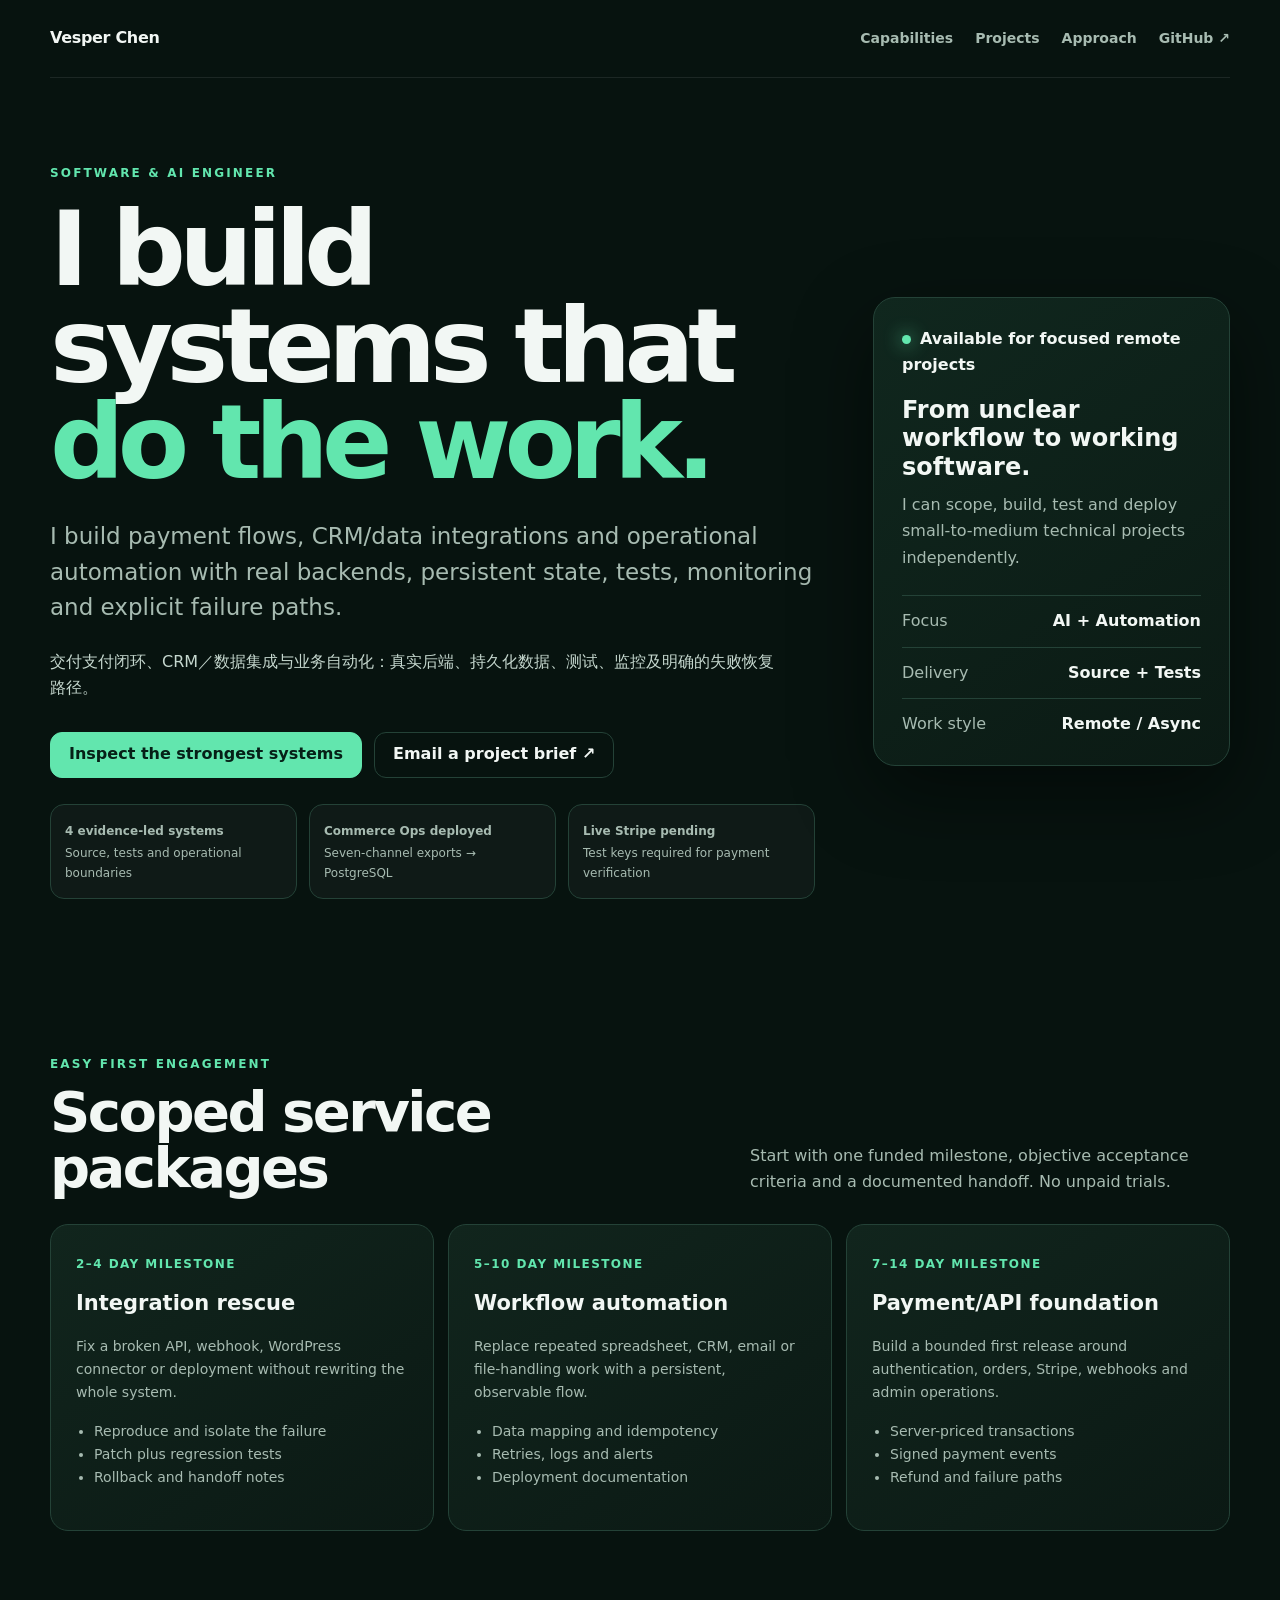
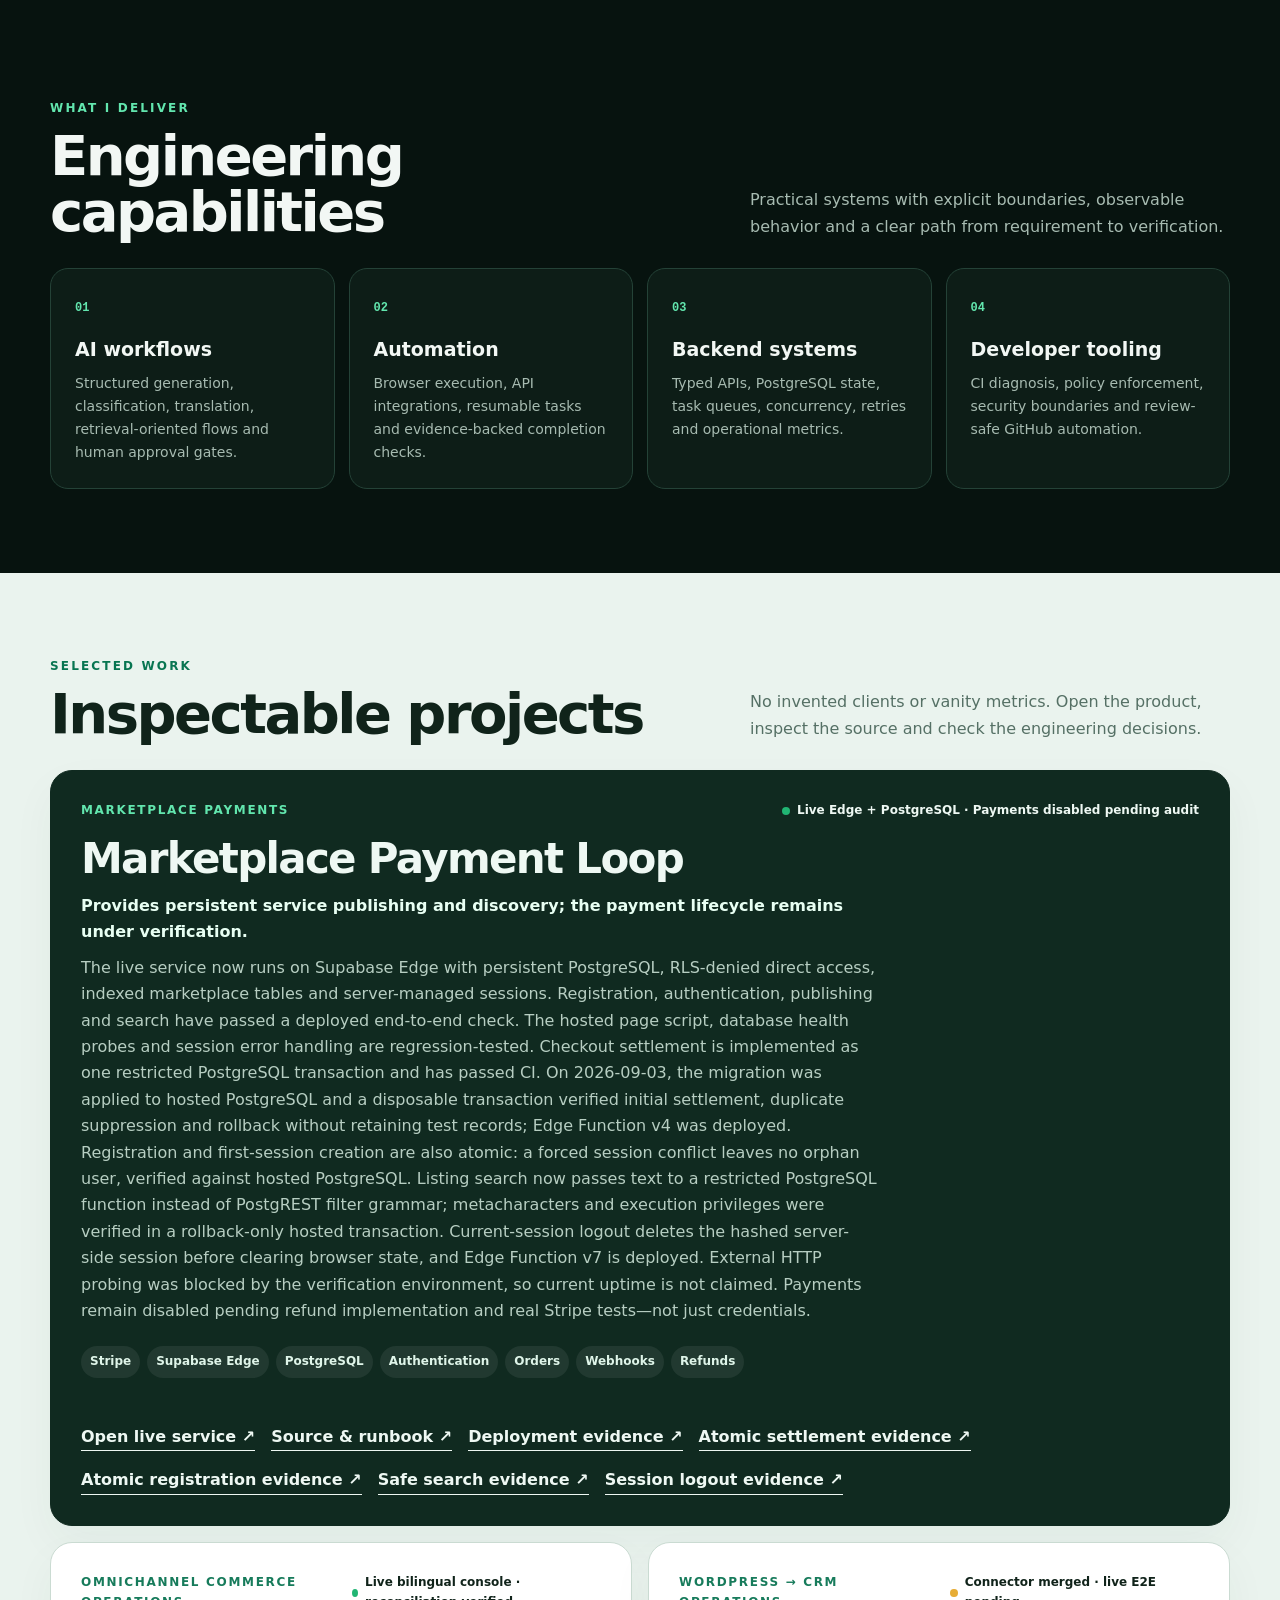
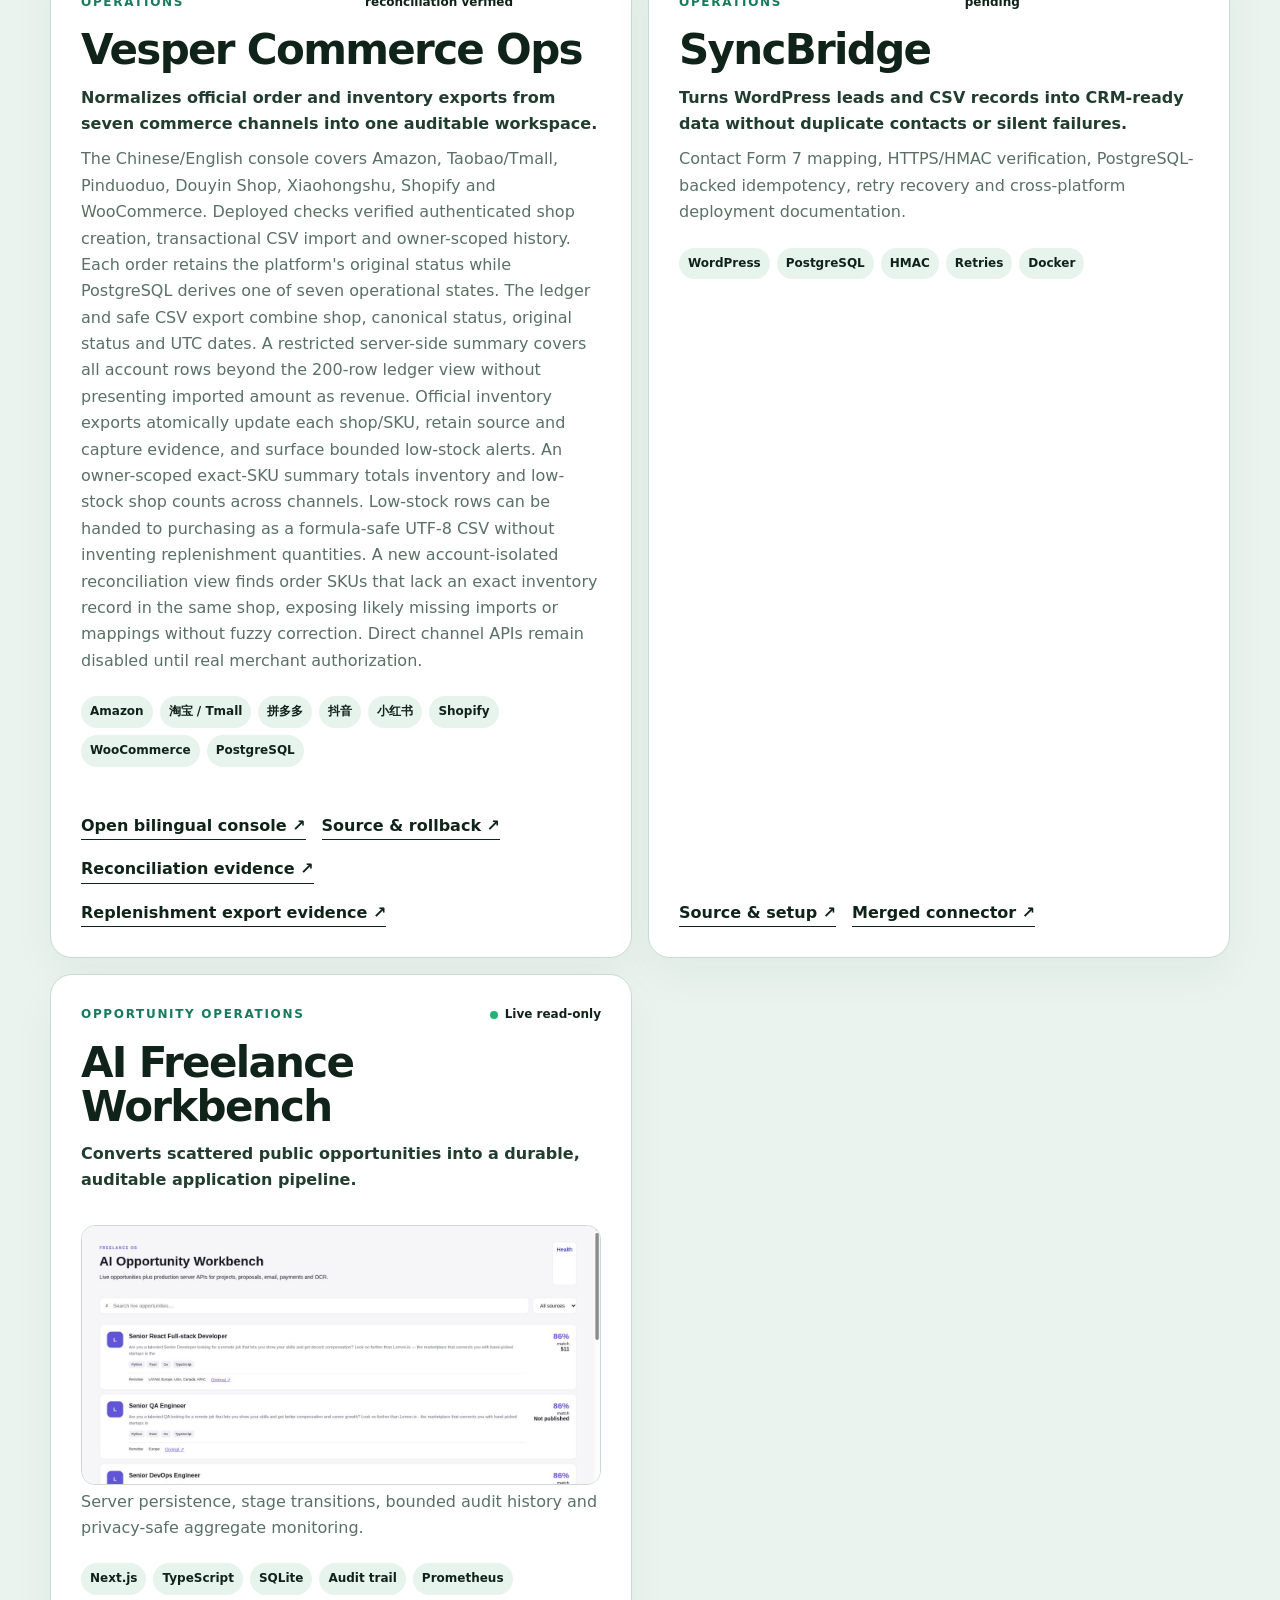
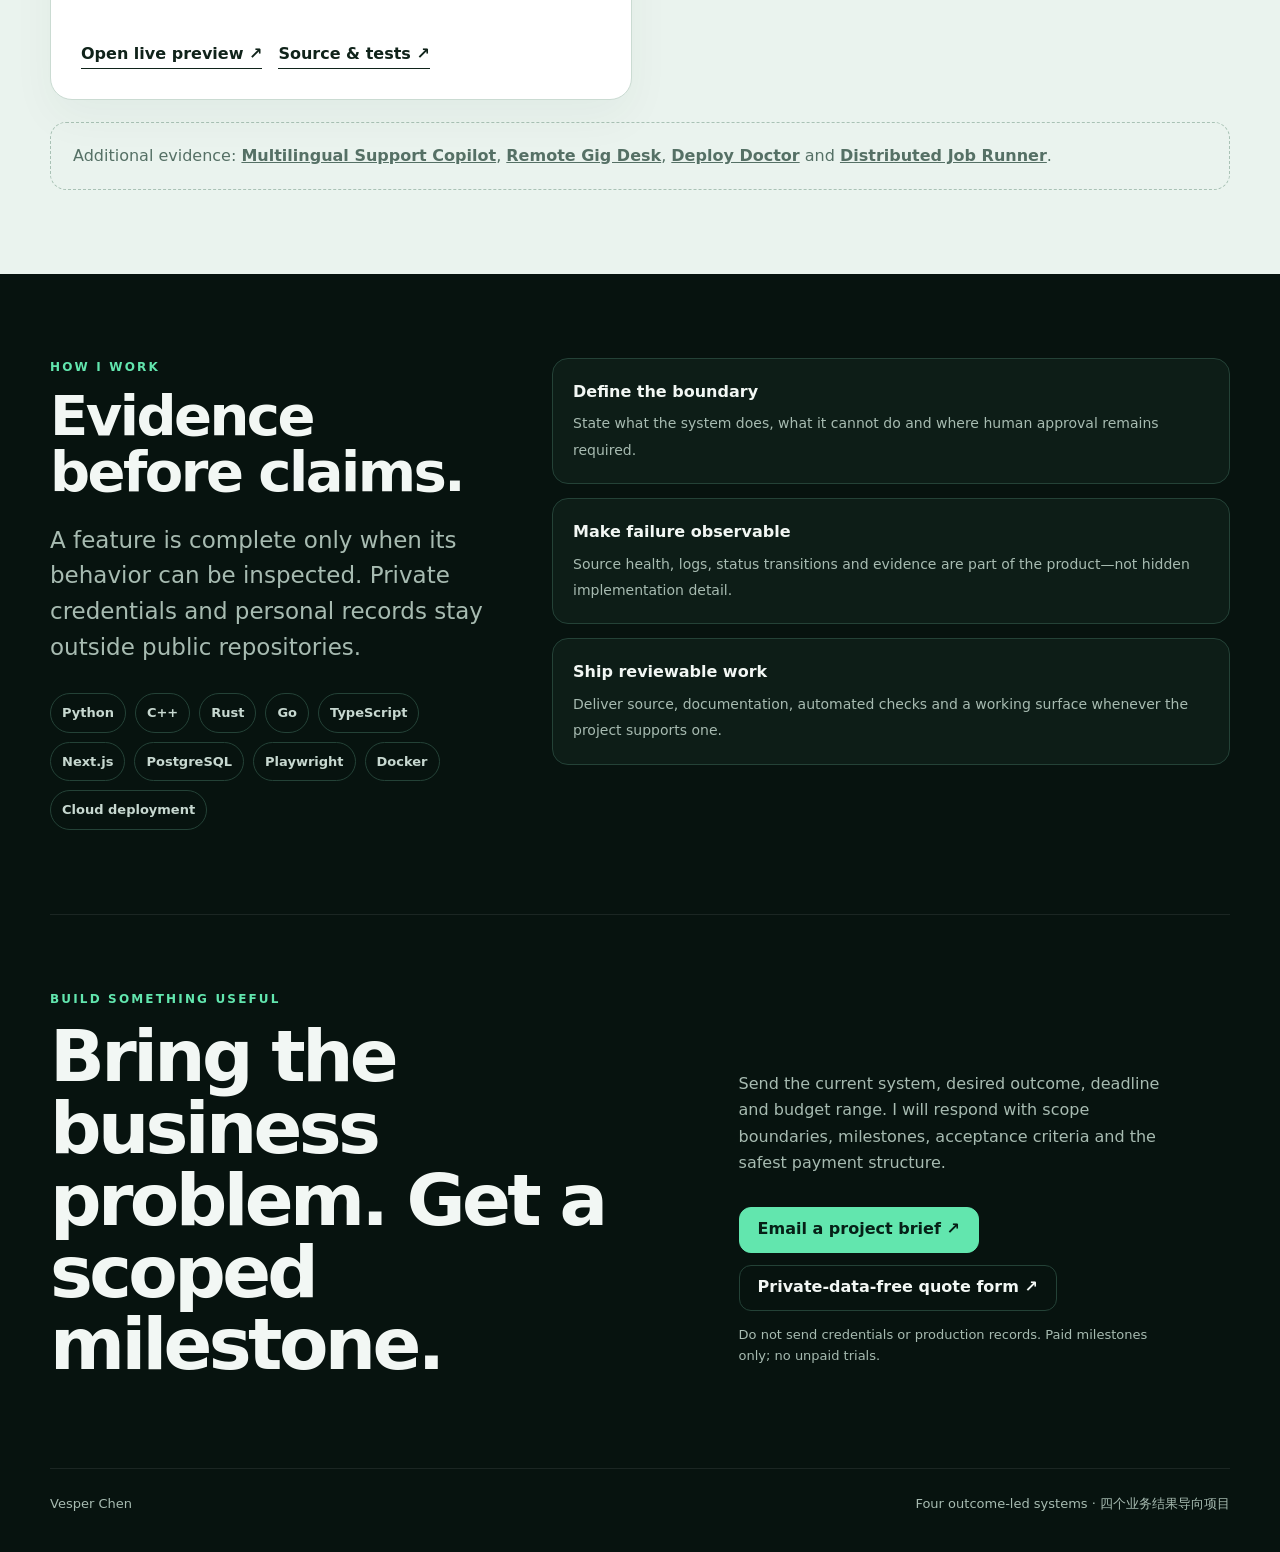
==== index.html @ 958840c4 "docs: publish commerce reconciliation evidence" ====
<!doctype html>
<html lang="en">
<head>
  <meta charset="utf-8">
  <meta name="viewport" content="width=device-width,initial-scale=1">
  <meta name="theme-color" content="#07130f">
  <meta name="description" content="Vesper Chen builds dependable AI systems, developer tools, automation workflows and backend infrastructure.">
  <meta property="og:title" content="Vesper Chen · Software & AI Engineer">
  <meta property="og:description" content="AI systems, developer tooling, automation and backend infrastructure—built with verifiable engineering evidence.">
  <meta property="og:url" content="https://crz0614.github.io/ruozhu-portfolio/">
  <link rel="canonical" href="https://crz0614.github.io/ruozhu-portfolio/">
  <title>Vesper Chen · Software & AI Engineer</title>
  <script type="application/ld+json">{"@context":"https://schema.org","@type":"Person","name":"Vesper Chen","url":"https://crz0614.github.io/ruozhu-portfolio/","sameAs":["https://github.com/crz0614"],"knowsAbout":["API integration","workflow automation","Stripe payments","WordPress","PostgreSQL","backend engineering"]}</script>
  <style>
    :root{--bg:#07130f;--surface:#0d1d17;--card:#11251d;--line:#244237;--text:#f2f7f4;--muted:#a7bbb1;--mint:#62e6ae;--mint2:#baf7da;--paper:#eaf3ee;--ink:#10231a;--shadow:0 28px 80px #0007}*{box-sizing:border-box}html{scroll-behavior:smooth}body{margin:0;background:var(--bg);color:var(--text);font:16px/1.65 Inter,ui-sans-serif,system-ui,-apple-system,BlinkMacSystemFont,"Segoe UI",sans-serif}a{color:inherit}a:focus-visible,button:focus-visible{outline:3px solid var(--mint);outline-offset:4px}.wrap{width:min(1180px,calc(100% - 36px));margin:auto}.nav{height:78px;display:flex;align-items:center;justify-content:space-between;border-bottom:1px solid #ffffff16}.brand{font-weight:850;letter-spacing:-.02em;text-decoration:none}.nav-links{display:flex;gap:22px}.nav-links a{text-decoration:none;color:var(--muted);font-weight:700;font-size:14px}.nav-links a:hover{color:var(--text)}.hero{min-height:650px;padding:86px 0 72px;display:grid;grid-template-columns:minmax(0,1.5fr) minmax(280px,.7fr);gap:58px;align-items:center}.eyebrow,.kicker{color:var(--mint);font-size:12px;font-weight:900;letter-spacing:.18em;text-transform:uppercase}.hero h1{font-size:clamp(54px,8.5vw,104px);line-height:.93;letter-spacing:-.065em;margin:17px 0 28px;max-width:900px}.hero h1 span{color:var(--mint)}.lead{max-width:780px;color:var(--muted);font-size:clamp(18px,2.2vw,23px);line-height:1.55}.cn{color:#c5d7ce;margin-top:12px;max-width:730px}.actions{display:flex;gap:12px;flex-wrap:wrap;margin-top:30px}.button{display:inline-flex;align-items:center;justify-content:center;min-height:46px;padding:0 18px;border-radius:12px;text-decoration:none;font-weight:850;background:var(--mint);color:#062017;border:1px solid var(--mint);transition:.2s transform,.2s background}.button:hover{transform:translateY(-2px);background:var(--mint2)}.button.secondary{background:transparent;color:var(--text);border-color:var(--line)}.button.secondary:hover{background:#ffffff0b}.availability{border:1px solid var(--line);background:linear-gradient(145deg,#10271e,#0b1a14);border-radius:22px;padding:28px;box-shadow:var(--shadow)}.availability .dot{display:inline-block;width:9px;height:9px;border-radius:50%;background:var(--mint);box-shadow:0 0 18px var(--mint);margin-right:9px}.availability h2{font-size:24px;line-height:1.2;margin:17px 0 10px}.availability p{color:var(--muted);margin:0}.quick-facts{display:grid;gap:12px;margin-top:24px}.fact{padding-top:12px;border-top:1px solid var(--line);display:flex;justify-content:space-between;gap:18px}.fact span{color:var(--muted)}.section{padding:84px 0}.section-head{display:flex;align-items:end;justify-content:space-between;gap:30px;margin-bottom:28px}.section h2{font-size:clamp(34px,5vw,56px);line-height:1;letter-spacing:-.045em;margin:9px 0 0}.section-head p{max-width:480px;color:var(--muted);margin:0}.services{display:grid;grid-template-columns:repeat(4,1fr);gap:14px}.service{padding:24px;border:1px solid var(--line);border-radius:18px;background:var(--surface)}.service strong{display:block;font-size:19px;margin:14px 0 7px}.service p{color:var(--muted);font-size:14px;margin:0}.num{color:var(--mint);font:800 12px/1 ui-monospace,SFMono-Regular,monospace}.projects{background:var(--paper);color:var(--ink)}.projects .kicker{color:#087551}.projects .section-head p{color:#557065}.project-grid{display:grid;grid-template-columns:repeat(12,1fr);gap:16px}.project{grid-column:span 6;min-height:340px;border:1px solid #cadbd2;border-radius:22px;background:#fff;padding:30px;display:flex;flex-direction:column;box-shadow:0 18px 45px #173b2a0b}.project.featured{grid-column:span 12;min-height:390px;background:#102a20;color:#eef8f3;border-color:#102a20}.project.deploy{grid-column:span 7}.project.runner{grid-column:span 5}.project-top{display:flex;justify-content:space-between;gap:20px}.project-type{font-size:12px;font-weight:900;letter-spacing:.14em;text-transform:uppercase;color:#177b5b}.featured .project-type{color:var(--mint)}.project h3{font-size:clamp(26px,3.6vw,42px);line-height:1.05;letter-spacing:-.04em;margin:16px 0 12px}.project p{color:#5a7066;max-width:800px;margin:0}.featured p{color:#b7cec2}.project-tags{display:flex;flex-wrap:wrap;gap:7px;margin:22px 0}.project-tags span{font-size:12px;font-weight:800;padding:6px 9px;border-radius:99px;background:#e7f3ed}.featured .project-tags span{background:#ffffff12;color:#dff5e9}.project-links{display:flex;gap:16px;flex-wrap:wrap;margin-top:auto;padding-top:24px}.project-links a{font-weight:850;text-decoration:none;border-bottom:1px solid currentColor}.project-links a:hover{color:#087551}.featured .project-links a:hover{color:var(--mint)}.evidence{display:grid;grid-template-columns:.8fr 1.2fr;gap:50px;align-items:start}.evidence h2{margin-top:10px}.principles{display:grid;gap:14px}.principle{border:1px solid var(--line);border-radius:16px;padding:20px;background:var(--surface)}.principle strong{display:block;margin-bottom:5px}.principle span{color:var(--muted);font-size:14px}.stack{display:flex;flex-wrap:wrap;gap:9px;margin-top:28px}.stack span{padding:8px 11px;border:1px solid var(--line);border-radius:99px;color:#c7d8d0;font-weight:750;font-size:13px}.contact{padding:75px 0 88px;border-top:1px solid #ffffff15;display:flex;align-items:end;justify-content:space-between;gap:34px}.contact h2{font-size:clamp(38px,6vw,72px);line-height:1;letter-spacing:-.05em;margin:10px 0 0;max-width:760px}.contact p{color:var(--muted);max-width:430px}.footer{border-top:1px solid #ffffff15;padding:24px 0 38px;display:flex;justify-content:space-between;gap:20px;color:var(--muted);font-size:13px}@media(max-width:900px){.hero{grid-template-columns:1fr;min-height:auto;padding-top:64px}.availability{max-width:560px}.services{grid-template-columns:repeat(2,1fr)}.project,.project.deploy,.project.runner{grid-column:span 12}.evidence{grid-template-columns:1fr}.section-head,.contact{align-items:start;flex-direction:column}}@media(max-width:620px){.wrap{width:min(100% - 24px,1180px)}.nav{height:auto;padding:18px 0;align-items:flex-start}.nav-links{gap:13px;flex-wrap:wrap;justify-content:flex-end}.nav-links a{font-size:12px}.hero{padding:54px 0}.hero h1{font-size:50px}.services{grid-template-columns:1fr}.section{padding:64px 0}.project{padding:23px;min-height:auto}.project-links{padding-top:20px}.footer{flex-direction:column}}
  </style>
  <style>
    .status-strip{display:grid;grid-template-columns:repeat(3,1fr);gap:12px;margin-top:26px}.status-card{border:1px solid var(--line);border-radius:14px;padding:14px;background:#ffffff08}.status-card b{display:block;font-size:13px}.status-card span{display:block;color:var(--muted);font-size:12px;margin-top:3px}.status{display:inline-flex;align-items:center;gap:7px;font-size:12px;font-weight:850}.status::before{content:"";width:8px;height:8px;border-radius:50%;background:#21b573}.status.pending::before{background:#e7ad36}.project-shot{width:100%;aspect-ratio:16/8;object-fit:cover;object-position:top;border-radius:14px;border:1px solid #cadbd2;margin:22px 0 4px}.featured .project-shot{border-color:#ffffff24}.outcome{font-weight:800;color:#213c30!important;margin-bottom:9px!important}.featured .outcome{color:#e8fff3!important}.more-work{margin-top:22px;padding:20px 22px;border:1px dashed #a9c2b5;border-radius:16px;color:#557065}.more-work a{font-weight:800}.quote-note{font-size:13px;color:var(--muted)}.offers{display:grid;grid-template-columns:repeat(3,1fr);gap:14px}.offer{border:1px solid var(--line);border-radius:18px;padding:25px;background:linear-gradient(145deg,#11251d,#0b1914)}.offer h3{font-size:21px;margin:10px 0 7px}.offer p,.offer li{color:var(--muted);font-size:14px}.offer ul{padding-left:18px}.offer .fit{color:var(--mint);font-weight:850;font-size:12px;text-transform:uppercase;letter-spacing:.12em}
    @media(max-width:700px){.status-strip,.offers{grid-template-columns:1fr}}
  </style>
  </head>
<body>
  <header class="wrap nav">
    <a class="brand" href="#top">Vesper Chen</a>
    <nav class="nav-links" aria-label="Primary navigation">
      <a href="#capabilities">Capabilities</a><a href="#projects">Projects</a><a href="#evidence">Approach</a><a href="https://github.com/crz0614">GitHub ↗</a>
    </nav>
  </header>
  <main id="top">
    <section class="wrap hero">
      <div>
        <div class="eyebrow">Software & AI Engineer</div>
        <h1>I build systems that <span>do the work.</span></h1>
        <p class="lead">I build payment flows, CRM/data integrations and operational automation with real backends, persistent state, tests, monitoring and explicit failure paths.</p>
        <p class="cn">交付支付闭环、CRM／数据集成与业务自动化：真实后端、持久化数据、测试、监控及明确的失败恢复路径。</p>
        <div class="actions"><a class="button" href="#projects">Inspect the strongest systems</a><a class="button secondary" href="mailto:chenruozhu0614@gmail.com?subject=Scoped%20engineering%20project">Email a project brief ↗</a></div>
        <div class="status-strip" aria-label="Verifiable delivery status"><div class="status-card"><b><span class="status">4 evidence-led systems</span></b><span>Source, tests and operational boundaries</span></div><div class="status-card"><b><span class="status">Commerce Ops deployed</span></b><span>Seven-channel exports → PostgreSQL</span></div><div class="status-card"><b><span class="status pending">Live Stripe pending</span></b><span>Test keys required for payment verification</span></div></div>
      </div>
      <aside class="availability" aria-label="Current focus">
        <div><span class="dot"></span><b>Available for focused remote projects</b></div>
        <h2>From unclear workflow to working software.</h2>
        <p>I can scope, build, test and deploy small-to-medium technical projects independently.</p>
        <div class="quick-facts"><div class="fact"><span>Focus</span><b>AI + Automation</b></div><div class="fact"><span>Delivery</span><b>Source + Tests</b></div><div class="fact"><span>Work style</span><b>Remote / Async</b></div></div>
      </aside>
    </section>

    <section class="wrap section" id="offers">
      <div class="section-head"><div><div class="kicker">Easy first engagement</div><h2>Scoped service packages</h2></div><p>Start with one funded milestone, objective acceptance criteria and a documented handoff. No unpaid trials.</p></div>
      <div class="offers">
        <article class="offer"><span class="fit">2–4 day milestone</span><h3>Integration rescue</h3><p>Fix a broken API, webhook, WordPress connector or deployment without rewriting the whole system.</p><ul><li>Reproduce and isolate the failure</li><li>Patch plus regression tests</li><li>Rollback and handoff notes</li></ul></article>
        <article class="offer"><span class="fit">5–10 day milestone</span><h3>Workflow automation</h3><p>Replace repeated spreadsheet, CRM, email or file-handling work with a persistent, observable flow.</p><ul><li>Data mapping and idempotency</li><li>Retries, logs and alerts</li><li>Deployment documentation</li></ul></article>
        <article class="offer"><span class="fit">7–14 day milestone</span><h3>Payment/API foundation</h3><p>Build a bounded first release around authentication, orders, Stripe, webhooks and admin operations.</p><ul><li>Server-priced transactions</li><li>Signed payment events</li><li>Refund and failure paths</li></ul></article>
      </div>
    </section>

    <section class="wrap section" id="capabilities">
      <div class="section-head"><div><div class="kicker">What I deliver</div><h2>Engineering capabilities</h2></div><p>Practical systems with explicit boundaries, observable behavior and a clear path from requirement to verification.</p></div>
      <div class="services">
        <article class="service"><span class="num">01</span><strong>AI workflows</strong><p>Structured generation, classification, translation, retrieval-oriented flows and human approval gates.</p></article>
        <article class="service"><span class="num">02</span><strong>Automation</strong><p>Browser execution, API integrations, resumable tasks and evidence-backed completion checks.</p></article>
        <article class="service"><span class="num">03</span><strong>Backend systems</strong><p>Typed APIs, PostgreSQL state, task queues, concurrency, retries and operational metrics.</p></article>
        <article class="service"><span class="num">04</span><strong>Developer tooling</strong><p>CI diagnosis, policy enforcement, security boundaries and review-safe GitHub automation.</p></article>
      </div>
    </section>

    <section class="projects" id="projects"><div class="wrap section">
      <div class="section-head"><div><div class="kicker">Selected work</div><h2>Inspectable projects</h2></div><p>No invented clients or vanity metrics. Open the product, inspect the source and check the engineering decisions.</p></div>
      <div class="project-grid">
        <article class="project featured"><div class="project-top"><span class="project-type">Marketplace payments</span><span class="status">Live Edge + PostgreSQL · Payments disabled pending audit</span></div><h3>Marketplace Payment Loop</h3><p class="outcome">Provides persistent service publishing and discovery; the payment lifecycle remains under verification.</p><p>The live service now runs on Supabase Edge with persistent PostgreSQL, RLS-denied direct access, indexed marketplace tables and server-managed sessions. Registration, authentication, publishing and search have passed a deployed end-to-end check. The hosted page script, database health probes and session error handling are regression-tested. Checkout settlement is implemented as one restricted PostgreSQL transaction and has passed CI. On 2026-09-03, the migration was applied to hosted PostgreSQL and a disposable transaction verified initial settlement, duplicate suppression and rollback without retaining test records; Edge Function v4 was deployed. Registration and first-session creation are also atomic: a forced session conflict leaves no orphan user, verified against hosted PostgreSQL. Listing search now passes text to a restricted PostgreSQL function instead of PostgREST filter grammar; metacharacters and execution privileges were verified in a rollback-only hosted transaction. Current-session logout deletes the hashed server-side session before clearing browser state, and Edge Function v7 is deployed. External HTTP probing was blocked by the verification environment, so current uptime is not claimed. Payments remain disabled pending refund implementation and real Stripe tests—not just credentials.</p><div class="project-tags"><span>Stripe</span><span>Supabase Edge</span><span>PostgreSQL</span><span>Authentication</span><span>Orders</span><span>Webhooks</span><span>Refunds</span></div><div class="project-links"><a href="https://crz0614.github.io/ruozhu-portfolio/marketloop/">Open live service ↗</a><a href="https://github.com/crz0614/marketplace-payment-loop">Source & runbook ↗</a><a href="https://github.com/crz0614/marketplace-payment-loop/pull/3">Deployment evidence ↗</a><a href="https://github.com/crz0614/marketplace-payment-loop/pull/8">Atomic settlement evidence ↗</a><a href="https://github.com/crz0614/marketplace-payment-loop/pull/10">Atomic registration evidence ↗</a><a href="https://github.com/crz0614/marketplace-payment-loop/pull/12">Safe search evidence ↗</a><a href="https://github.com/crz0614/marketplace-payment-loop/pull/14">Session logout evidence ↗</a></div></article>
        <article class="project"><div class="project-top"><span class="project-type">Omnichannel commerce operations</span><span class="status">Live bilingual console · reconciliation verified</span></div><h3>Vesper Commerce Ops</h3><p class="outcome">Normalizes official order and inventory exports from seven commerce channels into one auditable workspace.</p><p>The Chinese/English console covers Amazon, Taobao/Tmall, Pinduoduo, Douyin Shop, Xiaohongshu, Shopify and WooCommerce. Deployed checks verified authenticated shop creation, transactional CSV import and owner-scoped history. Each order retains the platform's original status while PostgreSQL derives one of seven operational states. The ledger and safe CSV export combine shop, canonical status, original status and UTC dates. A restricted server-side summary covers all account rows beyond the 200-row ledger view without presenting imported amount as revenue. Official inventory exports atomically update each shop/SKU, retain source and capture evidence, and surface bounded low-stock alerts. An owner-scoped exact-SKU summary totals inventory and low-stock shop counts across channels. Low-stock rows can be handed to purchasing as a formula-safe UTF-8 CSV without inventing replenishment quantities. A new account-isolated reconciliation view finds order SKUs that lack an exact inventory record in the same shop, exposing likely missing imports or mappings without fuzzy correction. Direct channel APIs remain disabled until real merchant authorization.</p><div class="project-tags"><span>Amazon</span><span>淘宝 / Tmall</span><span>拼多多</span><span>抖音</span><span>小红书</span><span>Shopify</span><span>WooCommerce</span><span>PostgreSQL</span></div><div class="project-links"><a href="https://crz0614.github.io/ruozhu-portfolio/commerce-ops/">Open bilingual console ↗</a><a href="https://github.com/crz0614/marketplace-payment-loop">Source & rollback ↗</a><a href="https://github.com/crz0614/marketplace-payment-loop/pull/33">Reconciliation evidence ↗</a><a href="https://github.com/crz0614/marketplace-payment-loop/pull/32">Replenishment export evidence ↗</a></div></article>
        <article class="project"><div class="project-top"><span class="project-type">WordPress → CRM operations</span><span class="status pending">Connector merged · live E2E pending</span></div><h3>SyncBridge</h3><p class="outcome">Turns WordPress leads and CSV records into CRM-ready data without duplicate contacts or silent failures.</p><p>Contact Form 7 mapping, HTTPS/HMAC verification, PostgreSQL-backed idempotency, retry recovery and cross-platform deployment documentation.</p><div class="project-tags"><span>WordPress</span><span>PostgreSQL</span><span>HMAC</span><span>Retries</span><span>Docker</span></div><div class="project-links"><a href="https://github.com/crz0614/syncbridge">Source & setup ↗</a><a href="https://github.com/crz0614/syncbridge/pull/3">Merged connector ↗</a></div></article>
        <article class="project"><div class="project-top"><span class="project-type">Opportunity operations</span><span class="status">Live read-only</span></div><h3>AI Freelance Workbench</h3><p class="outcome">Converts scattered public opportunities into a durable, auditable application pipeline.</p><img class="project-shot" src="assets/ai-workbench.jpg" alt="AI Freelance Workbench live opportunity dashboard" loading="lazy"><p>Server persistence, stage transitions, bounded audit history and privacy-safe aggregate monitoring.</p><div class="project-tags"><span>Next.js</span><span>TypeScript</span><span>SQLite</span><span>Audit trail</span><span>Prometheus</span></div><div class="project-links"><a href="https://ai-freelance-workbench.vercel.app">Open live preview ↗</a><a href="https://github.com/crz0614/ai-freelance-workbench">Source & tests ↗</a></div></article>
      </div>
      <div class="more-work">Additional evidence: <a href="https://github.com/crz0614/multilingual-support-copilot">Multilingual Support Copilot</a>, <a href="https://github.com/crz0614/remote-gig-desk-vercel">Remote Gig Desk</a>, <a href="https://github.com/crz0614/ruozhu-deploy-doctor">Deploy Doctor</a> and <a href="https://github.com/crz0614/distributed-job-runner">Distributed Job Runner</a>.</div>
    </div></section>

    <section class="wrap section evidence" id="evidence">
      <div><div class="kicker">How I work</div><h2>Evidence before claims.</h2><p class="lead">A feature is complete only when its behavior can be inspected. Private credentials and personal records stay outside public repositories.</p><div class="stack"><span>Python</span><span>C++</span><span>Rust</span><span>Go</span><span>TypeScript</span><span>Next.js</span><span>PostgreSQL</span><span>Playwright</span><span>Docker</span><span>Cloud deployment</span></div></div>
      <div class="principles"><div class="principle"><strong>Define the boundary</strong><span>State what the system does, what it cannot do and where human approval remains required.</span></div><div class="principle"><strong>Make failure observable</strong><span>Source health, logs, status transitions and evidence are part of the product—not hidden implementation detail.</span></div><div class="principle"><strong>Ship reviewable work</strong><span>Deliver source, documentation, automated checks and a working surface whenever the project supports one.</span></div></div>
    </section>

    <section class="wrap contact"><div><div class="kicker">Build something useful</div><h2>Bring the business problem. Get a scoped milestone.</h2></div><div><p>Send the current system, desired outcome, deadline and budget range. I will respond with scope boundaries, milestones, acceptance criteria and the safest payment structure.</p><div class="actions"><a class="button" href="mailto:chenruozhu0614@gmail.com?subject=Scoped%20engineering%20project">Email a project brief ↗</a><a class="button secondary" href="https://github.com/crz0614/ruozhu-portfolio/issues/new?template=project-inquiry.yml">Private-data-free quote form ↗</a></div><p class="quote-note">Do not send credentials or production records. Paid milestones only; no unpaid trials.</p></div></section>
  </main>
  <footer class="wrap footer"><span>Vesper Chen</span><span>Four outcome-led systems · 四个业务结果导向项目</span></footer>
</body>
</html>
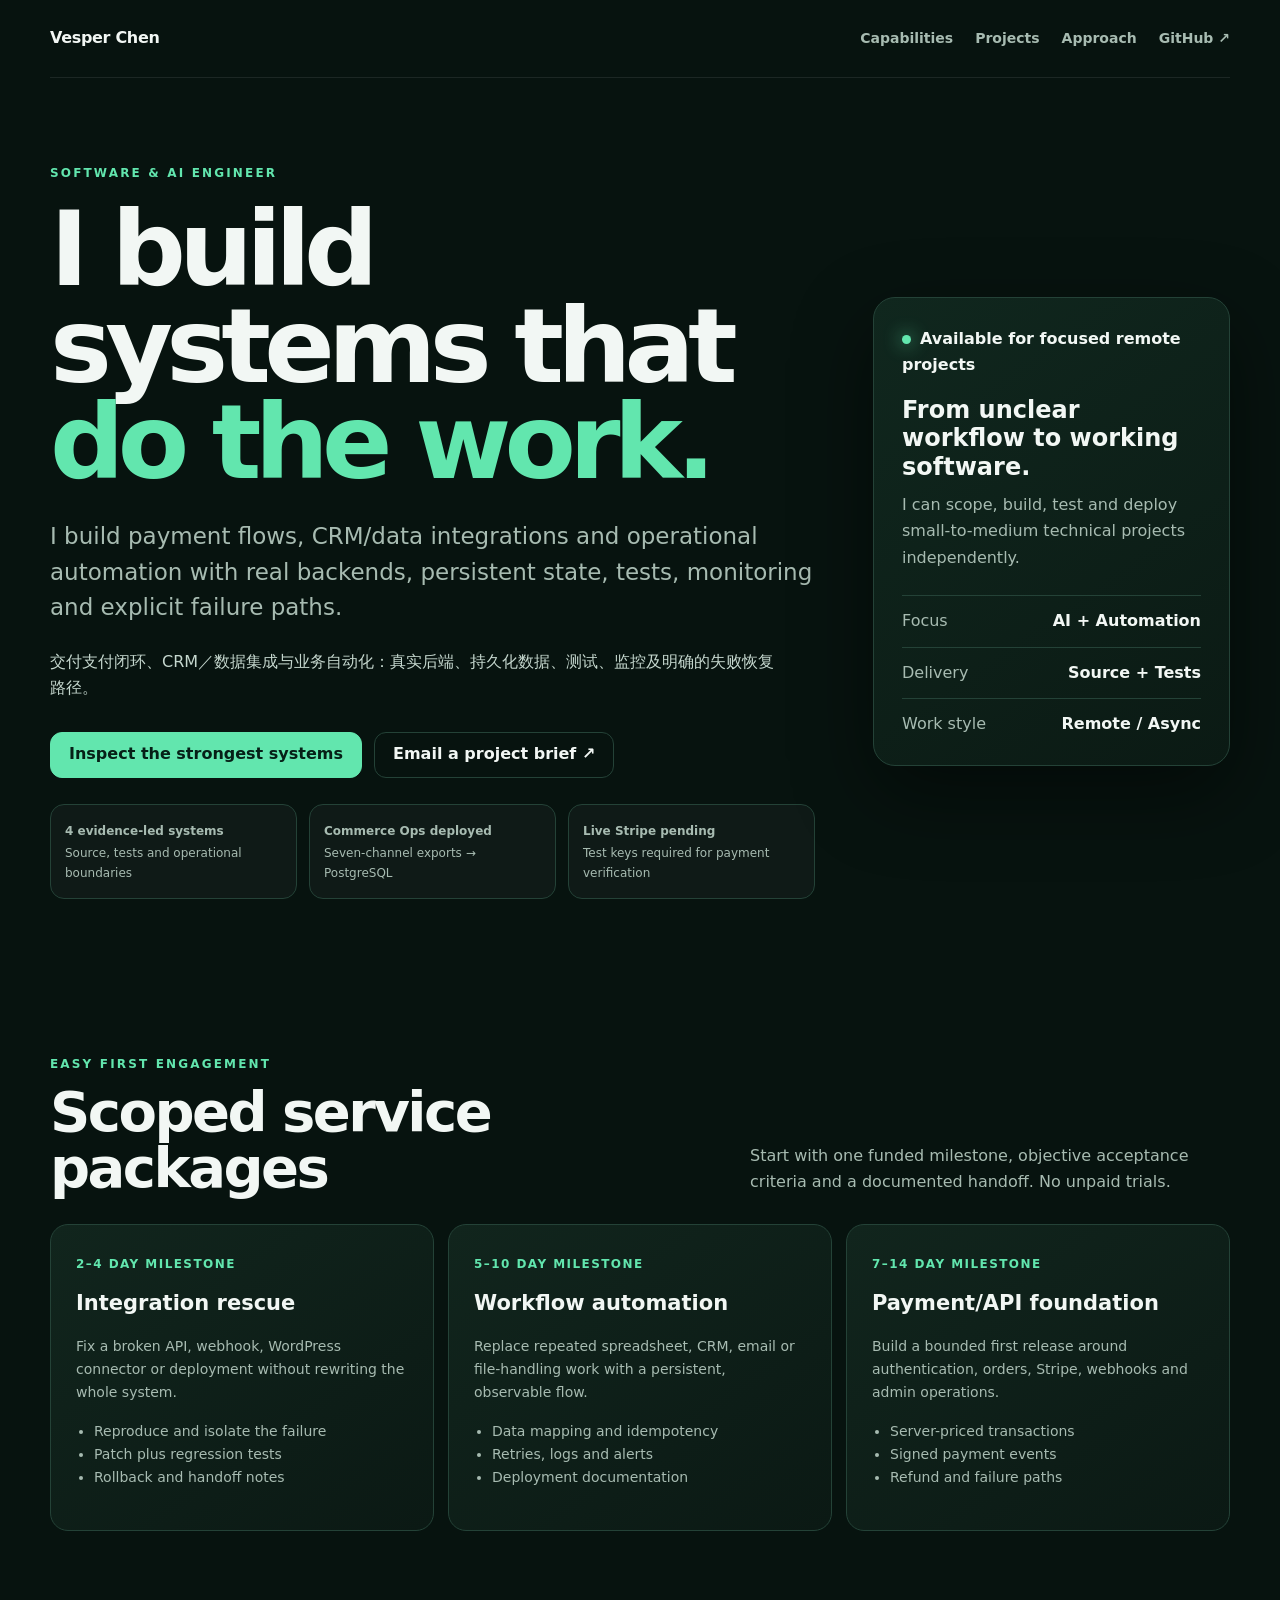
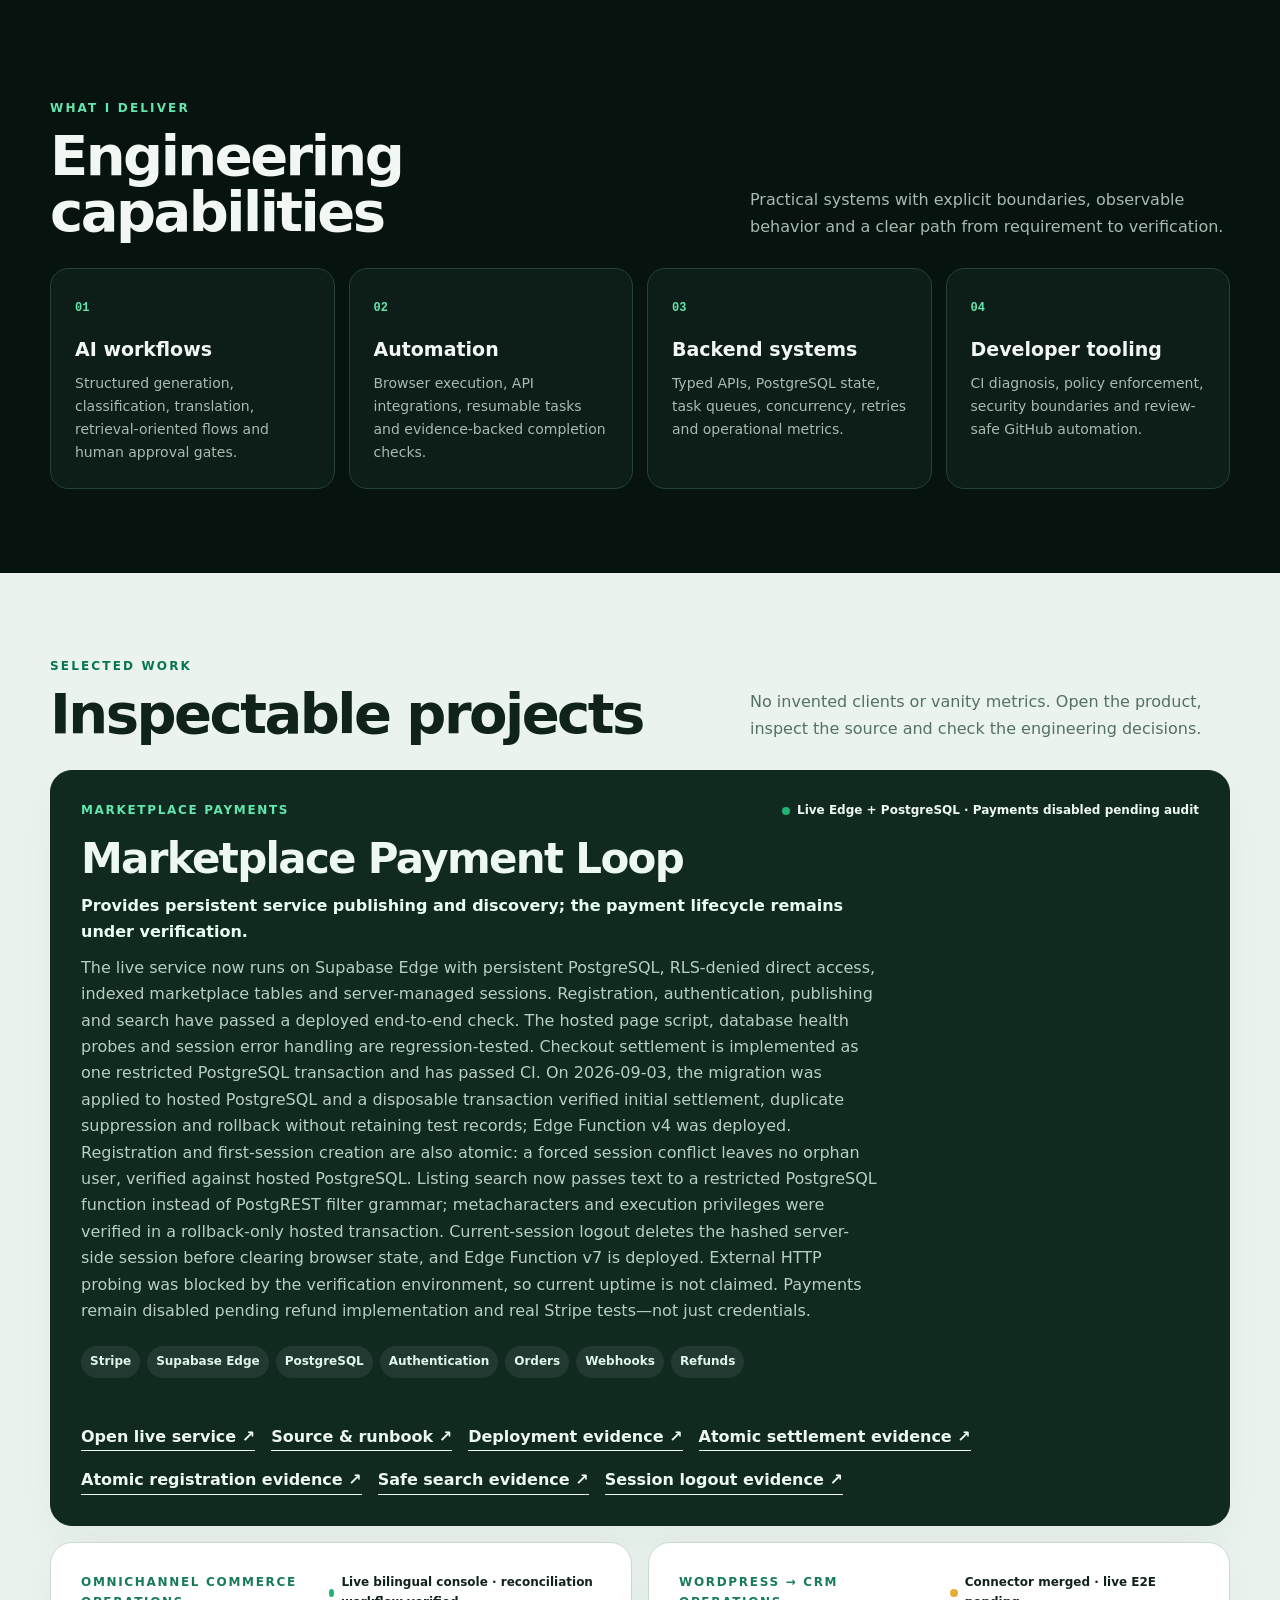
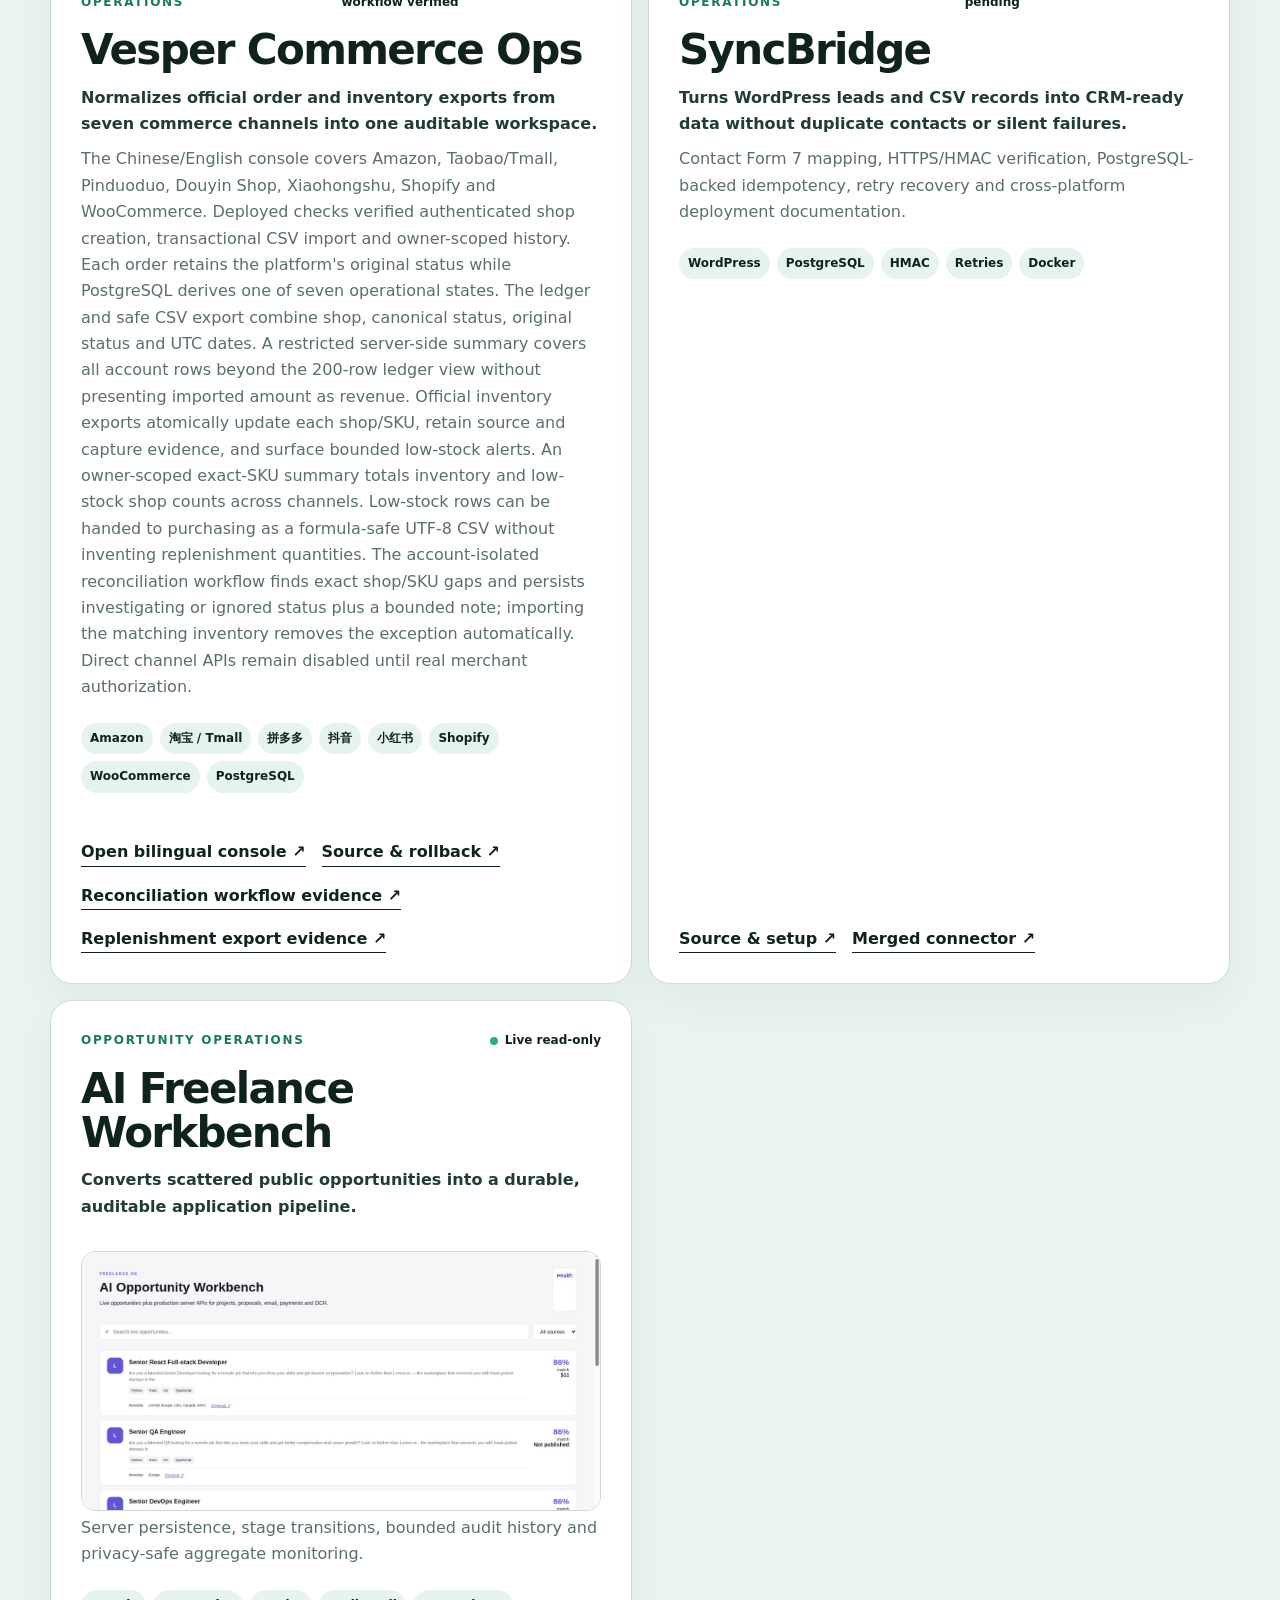
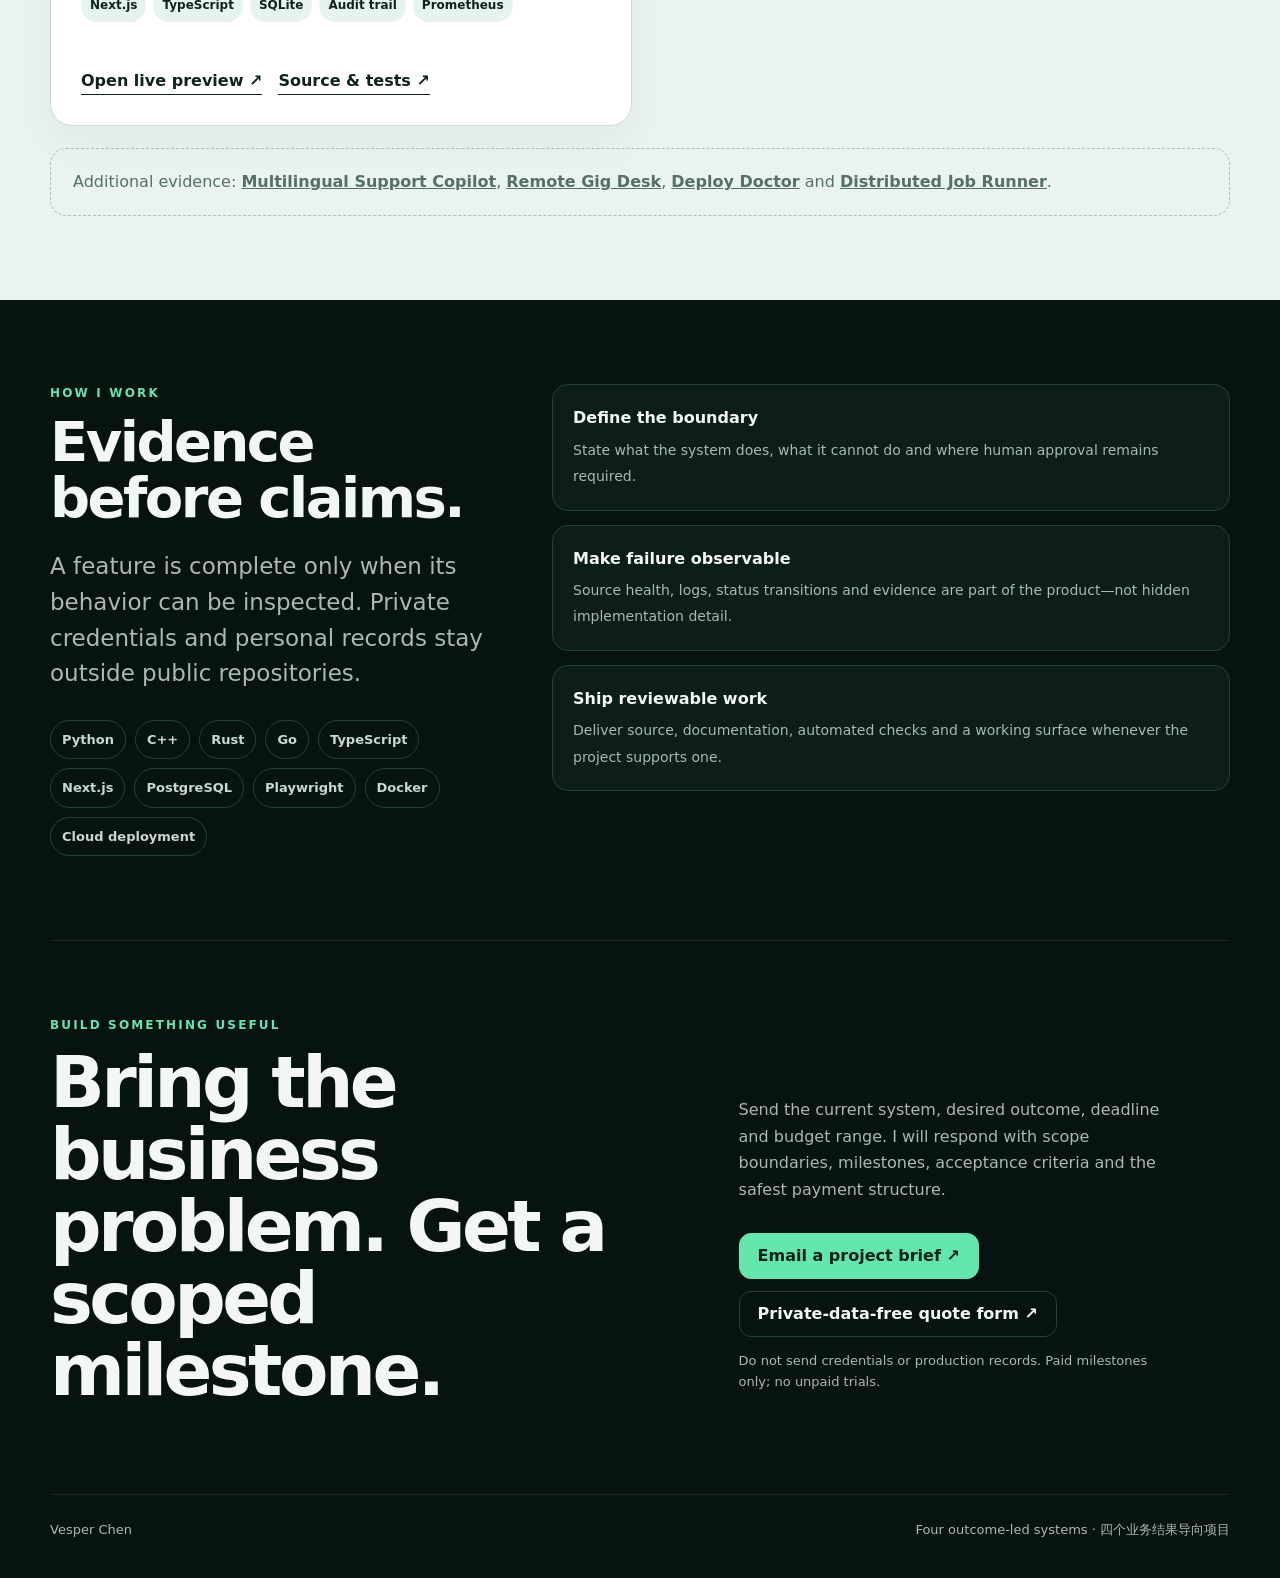
==== commit 6736ad1e: "docs: publish reconciliation workflow (index.html)" ====
--- a/index.html
+++ b/index.html
@@ -67,7 +67,7 @@
       <div class="section-head"><div><div class="kicker">Selected work</div><h2>Inspectable projects</h2></div><p>No invented clients or vanity metrics. Open the product, inspect the source and check the engineering decisions.</p></div>
       <div class="project-grid">
         <article class="project featured"><div class="project-top"><span class="project-type">Marketplace payments</span><span class="status">Live Edge + PostgreSQL · Payments disabled pending audit</span></div><h3>Marketplace Payment Loop</h3><p class="outcome">Provides persistent service publishing and discovery; the payment lifecycle remains under verification.</p><p>The live service now runs on Supabase Edge with persistent PostgreSQL, RLS-denied direct access, indexed marketplace tables and server-managed sessions. Registration, authentication, publishing and search have passed a deployed end-to-end check. The hosted page script, database health probes and session error handling are regression-tested. Checkout settlement is implemented as one restricted PostgreSQL transaction and has passed CI. On 2026-09-03, the migration was applied to hosted PostgreSQL and a disposable transaction verified initial settlement, duplicate suppression and rollback without retaining test records; Edge Function v4 was deployed. Registration and first-session creation are also atomic: a forced session conflict leaves no orphan user, verified against hosted PostgreSQL. Listing search now passes text to a restricted PostgreSQL function instead of PostgREST filter grammar; metacharacters and execution privileges were verified in a rollback-only hosted transaction. Current-session logout deletes the hashed server-side session before clearing browser state, and Edge Function v7 is deployed. External HTTP probing was blocked by the verification environment, so current uptime is not claimed. Payments remain disabled pending refund implementation and real Stripe tests—not just credentials.</p><div class="project-tags"><span>Stripe</span><span>Supabase Edge</span><span>PostgreSQL</span><span>Authentication</span><span>Orders</span><span>Webhooks</span><span>Refunds</span></div><div class="project-links"><a href="https://crz0614.github.io/ruozhu-portfolio/marketloop/">Open live service ↗</a><a href="https://github.com/crz0614/marketplace-payment-loop">Source & runbook ↗</a><a href="https://github.com/crz0614/marketplace-payment-loop/pull/3">Deployment evidence ↗</a><a href="https://github.com/crz0614/marketplace-payment-loop/pull/8">Atomic settlement evidence ↗</a><a href="https://github.com/crz0614/marketplace-payment-loop/pull/10">Atomic registration evidence ↗</a><a href="https://github.com/crz0614/marketplace-payment-loop/pull/12">Safe search evidence ↗</a><a href="https://github.com/crz0614/marketplace-payment-loop/pull/14">Session logout evidence ↗</a></div></article>
-        <article class="project"><div class="project-top"><span class="project-type">Omnichannel commerce operations</span><span class="status">Live bilingual console · reconciliation verified</span></div><h3>Vesper Commerce Ops</h3><p class="outcome">Normalizes official order and inventory exports from seven commerce channels into one auditable workspace.</p><p>The Chinese/English console covers Amazon, Taobao/Tmall, Pinduoduo, Douyin Shop, Xiaohongshu, Shopify and WooCommerce. Deployed checks verified authenticated shop creation, transactional CSV import and owner-scoped history. Each order retains the platform's original status while PostgreSQL derives one of seven operational states. The ledger and safe CSV export combine shop, canonical status, original status and UTC dates. A restricted server-side summary covers all account rows beyond the 200-row ledger view without presenting imported amount as revenue. Official inventory exports atomically update each shop/SKU, retain source and capture evidence, and surface bounded low-stock alerts. An owner-scoped exact-SKU summary totals inventory and low-stock shop counts across channels. Low-stock rows can be handed to purchasing as a formula-safe UTF-8 CSV without inventing replenishment quantities. A new account-isolated reconciliation view finds order SKUs that lack an exact inventory record in the same shop, exposing likely missing imports or mappings without fuzzy correction. Direct channel APIs remain disabled until real merchant authorization.</p><div class="project-tags"><span>Amazon</span><span>淘宝 / Tmall</span><span>拼多多</span><span>抖音</span><span>小红书</span><span>Shopify</span><span>WooCommerce</span><span>PostgreSQL</span></div><div class="project-links"><a href="https://crz0614.github.io/ruozhu-portfolio/commerce-ops/">Open bilingual console ↗</a><a href="https://github.com/crz0614/marketplace-payment-loop">Source & rollback ↗</a><a href="https://github.com/crz0614/marketplace-payment-loop/pull/33">Reconciliation evidence ↗</a><a href="https://github.com/crz0614/marketplace-payment-loop/pull/32">Replenishment export evidence ↗</a></div></article>
+        <article class="project"><div class="project-top"><span class="project-type">Omnichannel commerce operations</span><span class="status">Live bilingual console · reconciliation workflow verified</span></div><h3>Vesper Commerce Ops</h3><p class="outcome">Normalizes official order and inventory exports from seven commerce channels into one auditable workspace.</p><p>The Chinese/English console covers Amazon, Taobao/Tmall, Pinduoduo, Douyin Shop, Xiaohongshu, Shopify and WooCommerce. Deployed checks verified authenticated shop creation, transactional CSV import and owner-scoped history. Each order retains the platform's original status while PostgreSQL derives one of seven operational states. The ledger and safe CSV export combine shop, canonical status, original status and UTC dates. A restricted server-side summary covers all account rows beyond the 200-row ledger view without presenting imported amount as revenue. Official inventory exports atomically update each shop/SKU, retain source and capture evidence, and surface bounded low-stock alerts. An owner-scoped exact-SKU summary totals inventory and low-stock shop counts across channels. Low-stock rows can be handed to purchasing as a formula-safe UTF-8 CSV without inventing replenishment quantities. The account-isolated reconciliation workflow finds exact shop/SKU gaps and persists investigating or ignored status plus a bounded note; importing the matching inventory removes the exception automatically. Direct channel APIs remain disabled until real merchant authorization.</p><div class="project-tags"><span>Amazon</span><span>淘宝 / Tmall</span><span>拼多多</span><span>抖音</span><span>小红书</span><span>Shopify</span><span>WooCommerce</span><span>PostgreSQL</span></div><div class="project-links"><a href="https://crz0614.github.io/ruozhu-portfolio/commerce-ops/">Open bilingual console ↗</a><a href="https://github.com/crz0614/marketplace-payment-loop">Source & rollback ↗</a><a href="https://github.com/crz0614/marketplace-payment-loop/pull/34">Reconciliation workflow evidence ↗</a><a href="https://github.com/crz0614/marketplace-payment-loop/pull/32">Replenishment export evidence ↗</a></div></article>
         <article class="project"><div class="project-top"><span class="project-type">WordPress → CRM operations</span><span class="status pending">Connector merged · live E2E pending</span></div><h3>SyncBridge</h3><p class="outcome">Turns WordPress leads and CSV records into CRM-ready data without duplicate contacts or silent failures.</p><p>Contact Form 7 mapping, HTTPS/HMAC verification, PostgreSQL-backed idempotency, retry recovery and cross-platform deployment documentation.</p><div class="project-tags"><span>WordPress</span><span>PostgreSQL</span><span>HMAC</span><span>Retries</span><span>Docker</span></div><div class="project-links"><a href="https://github.com/crz0614/syncbridge">Source & setup ↗</a><a href="https://github.com/crz0614/syncbridge/pull/3">Merged connector ↗</a></div></article>
         <article class="project"><div class="project-top"><span class="project-type">Opportunity operations</span><span class="status">Live read-only</span></div><h3>AI Freelance Workbench</h3><p class="outcome">Converts scattered public opportunities into a durable, auditable application pipeline.</p><img class="project-shot" src="assets/ai-workbench.jpg" alt="AI Freelance Workbench live opportunity dashboard" loading="lazy"><p>Server persistence, stage transitions, bounded audit history and privacy-safe aggregate monitoring.</p><div class="project-tags"><span>Next.js</span><span>TypeScript</span><span>SQLite</span><span>Audit trail</span><span>Prometheus</span></div><div class="project-links"><a href="https://ai-freelance-workbench.vercel.app">Open live preview ↗</a><a href="https://github.com/crz0614/ai-freelance-workbench">Source & tests ↗</a></div></article>
       </div>
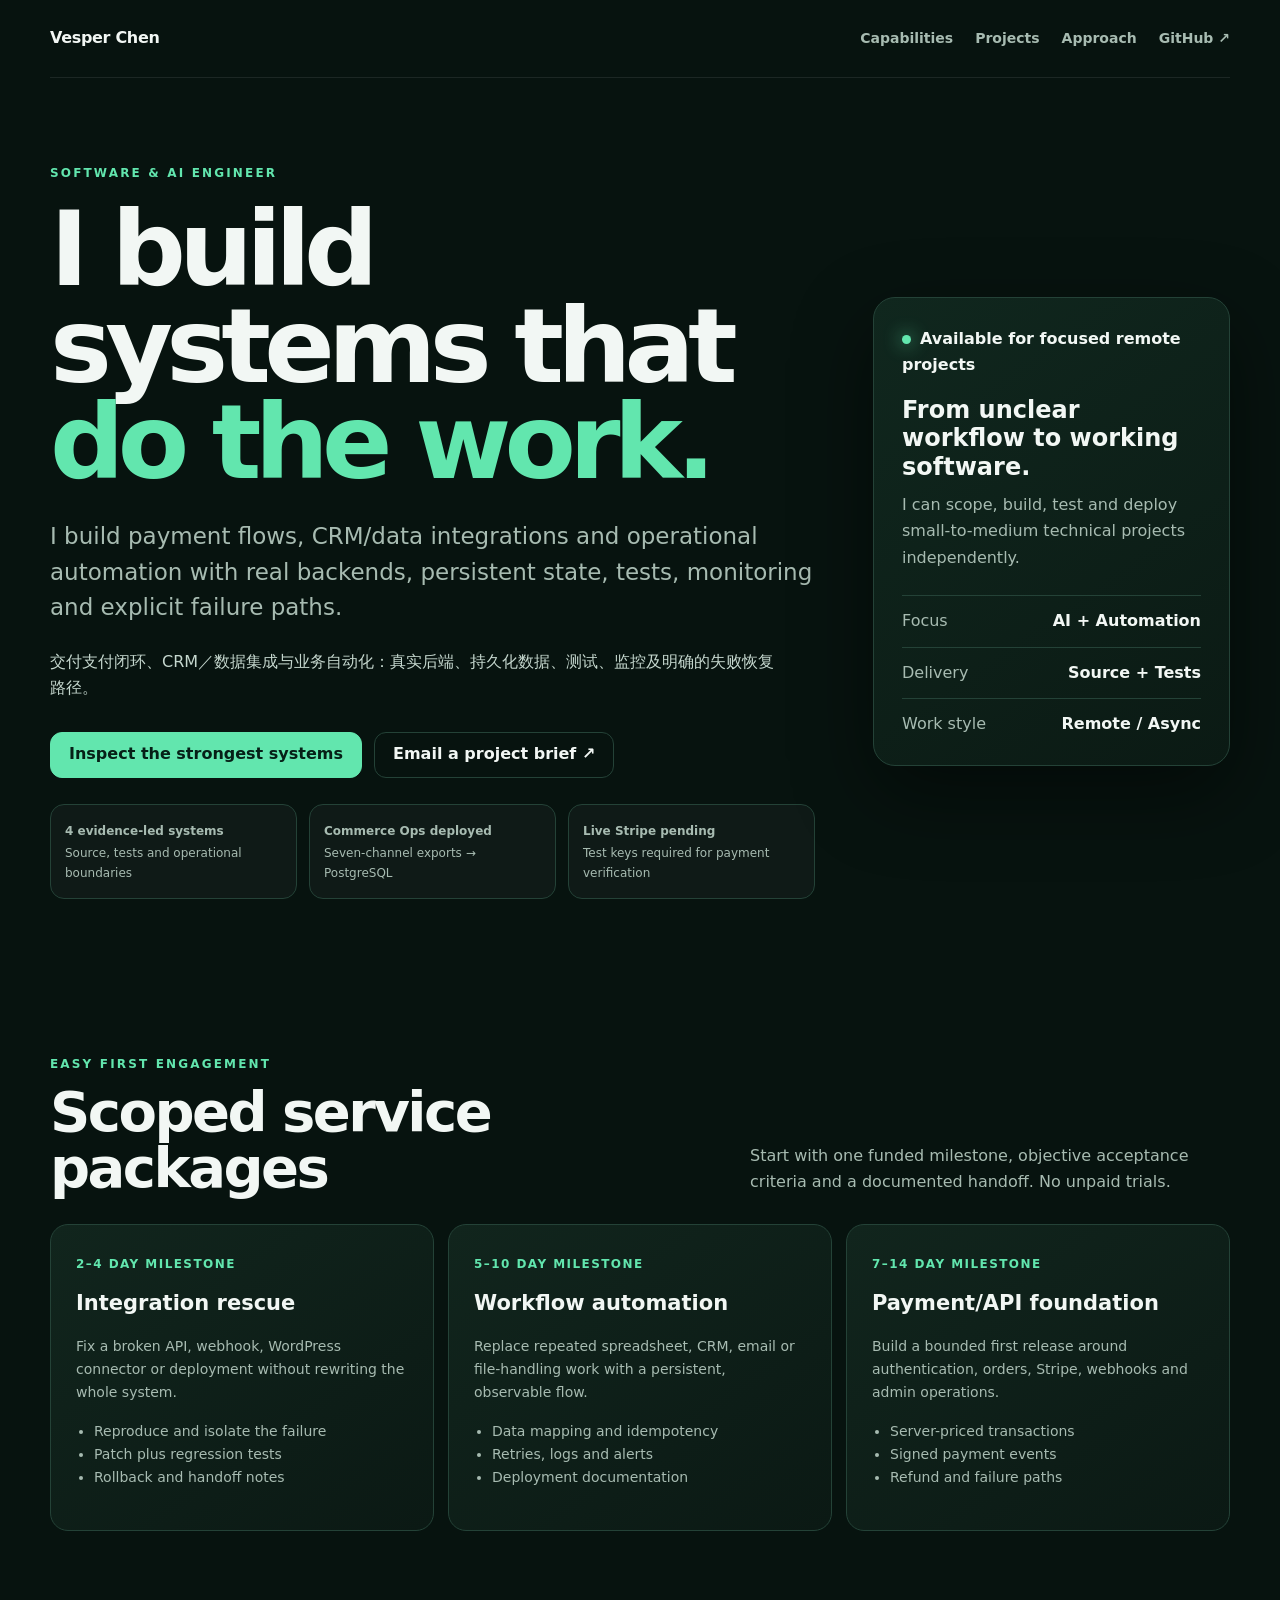
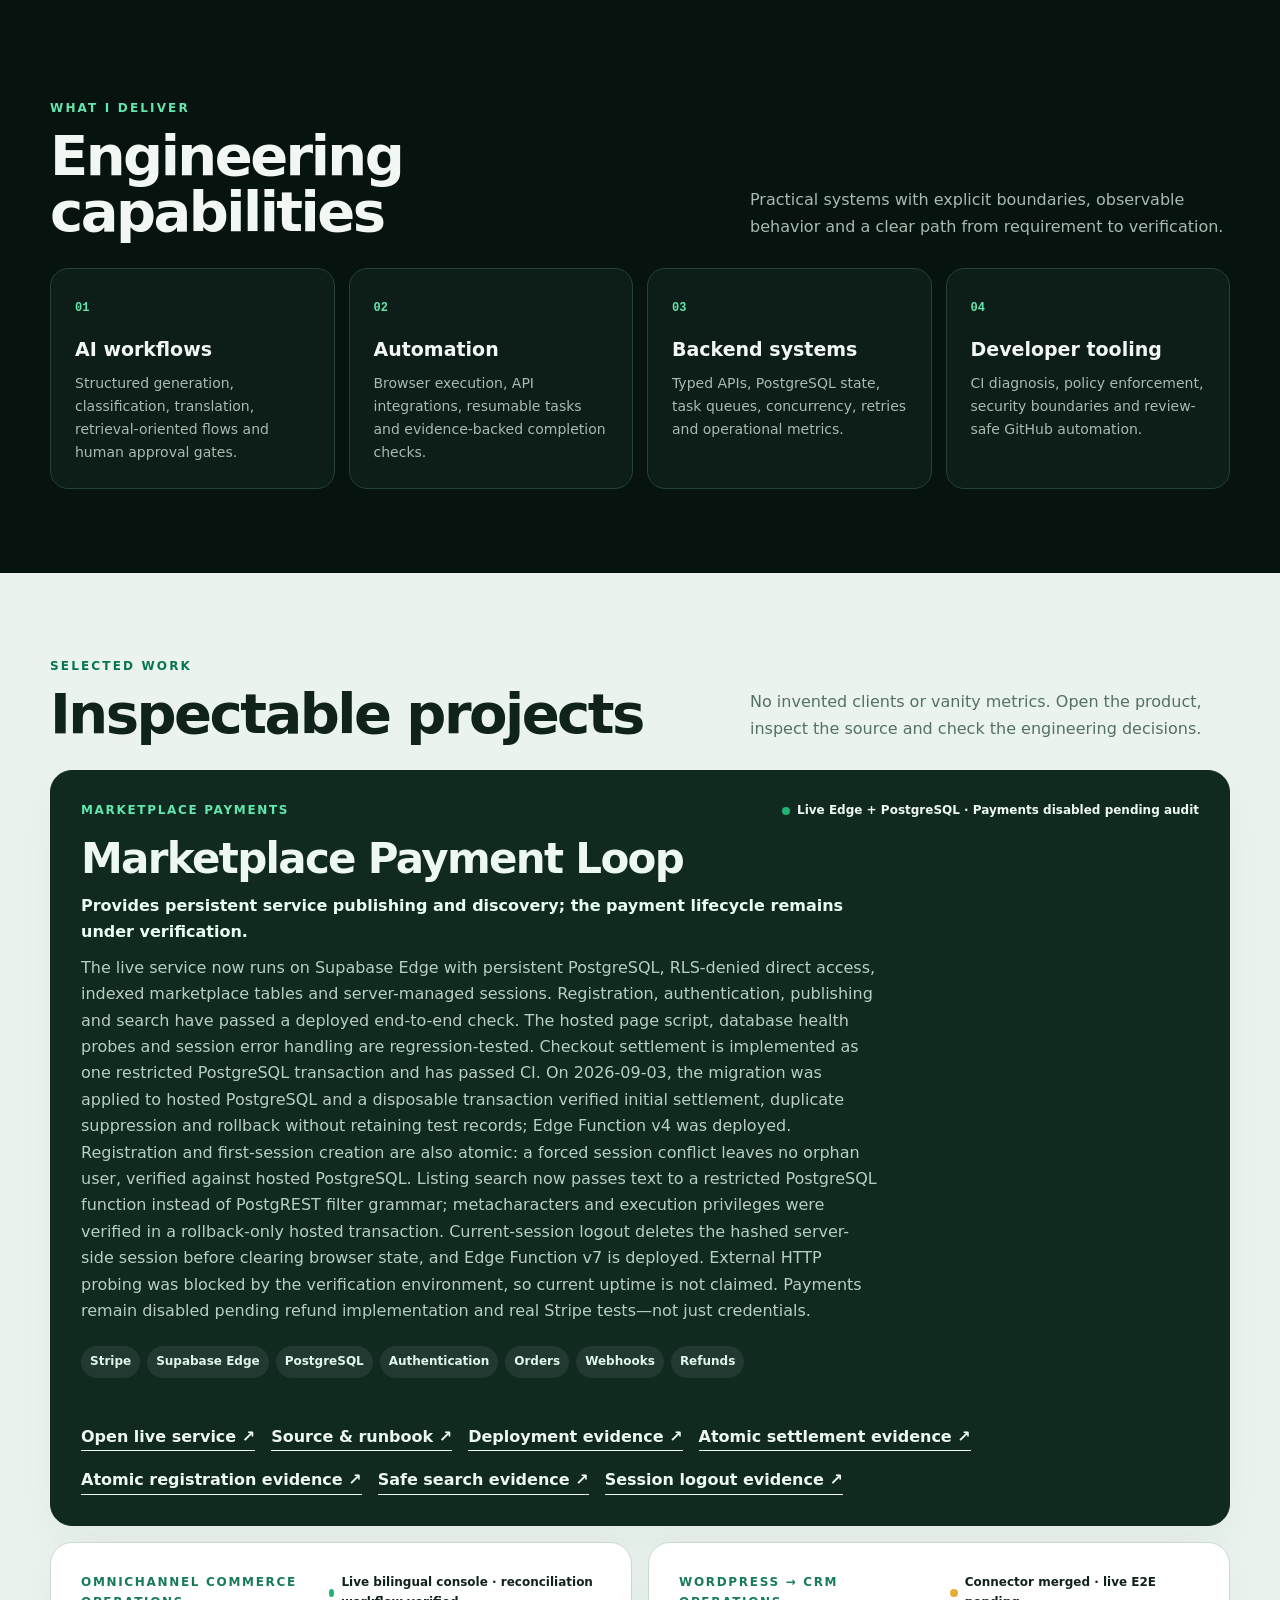
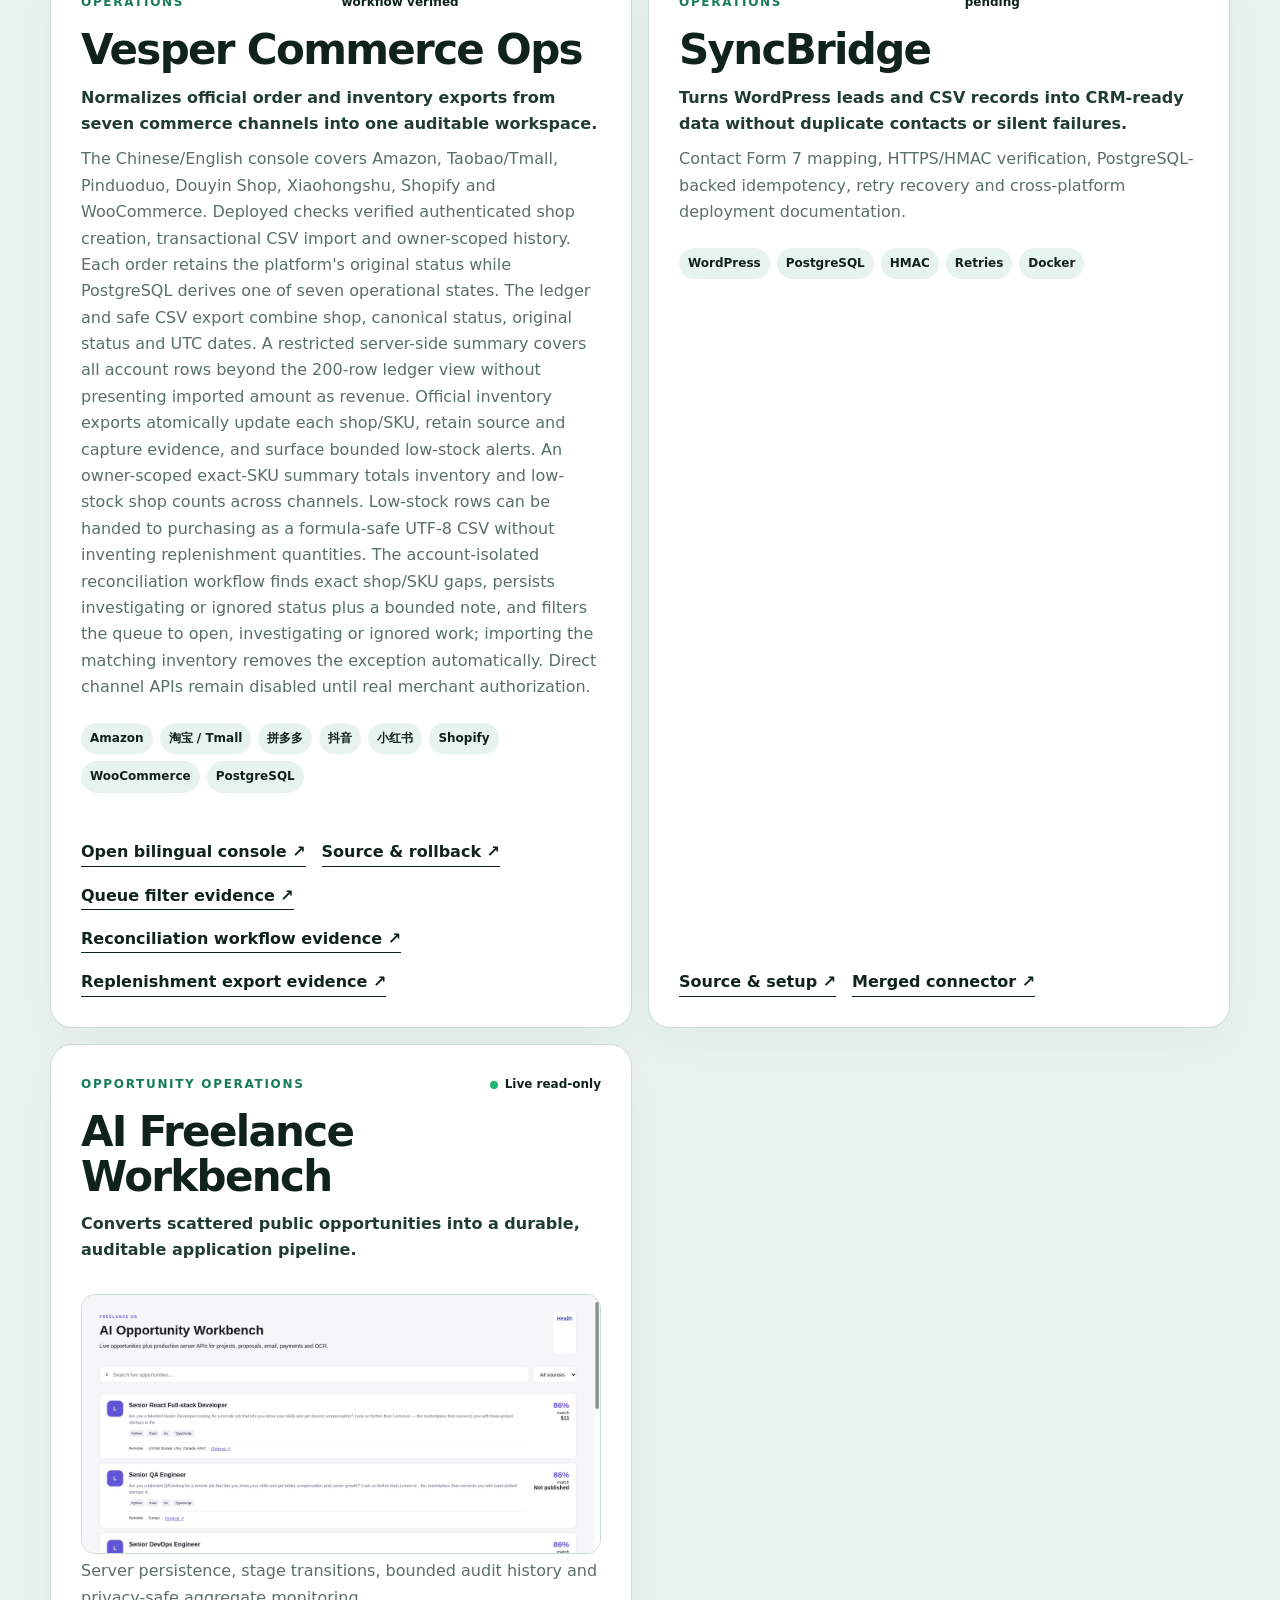
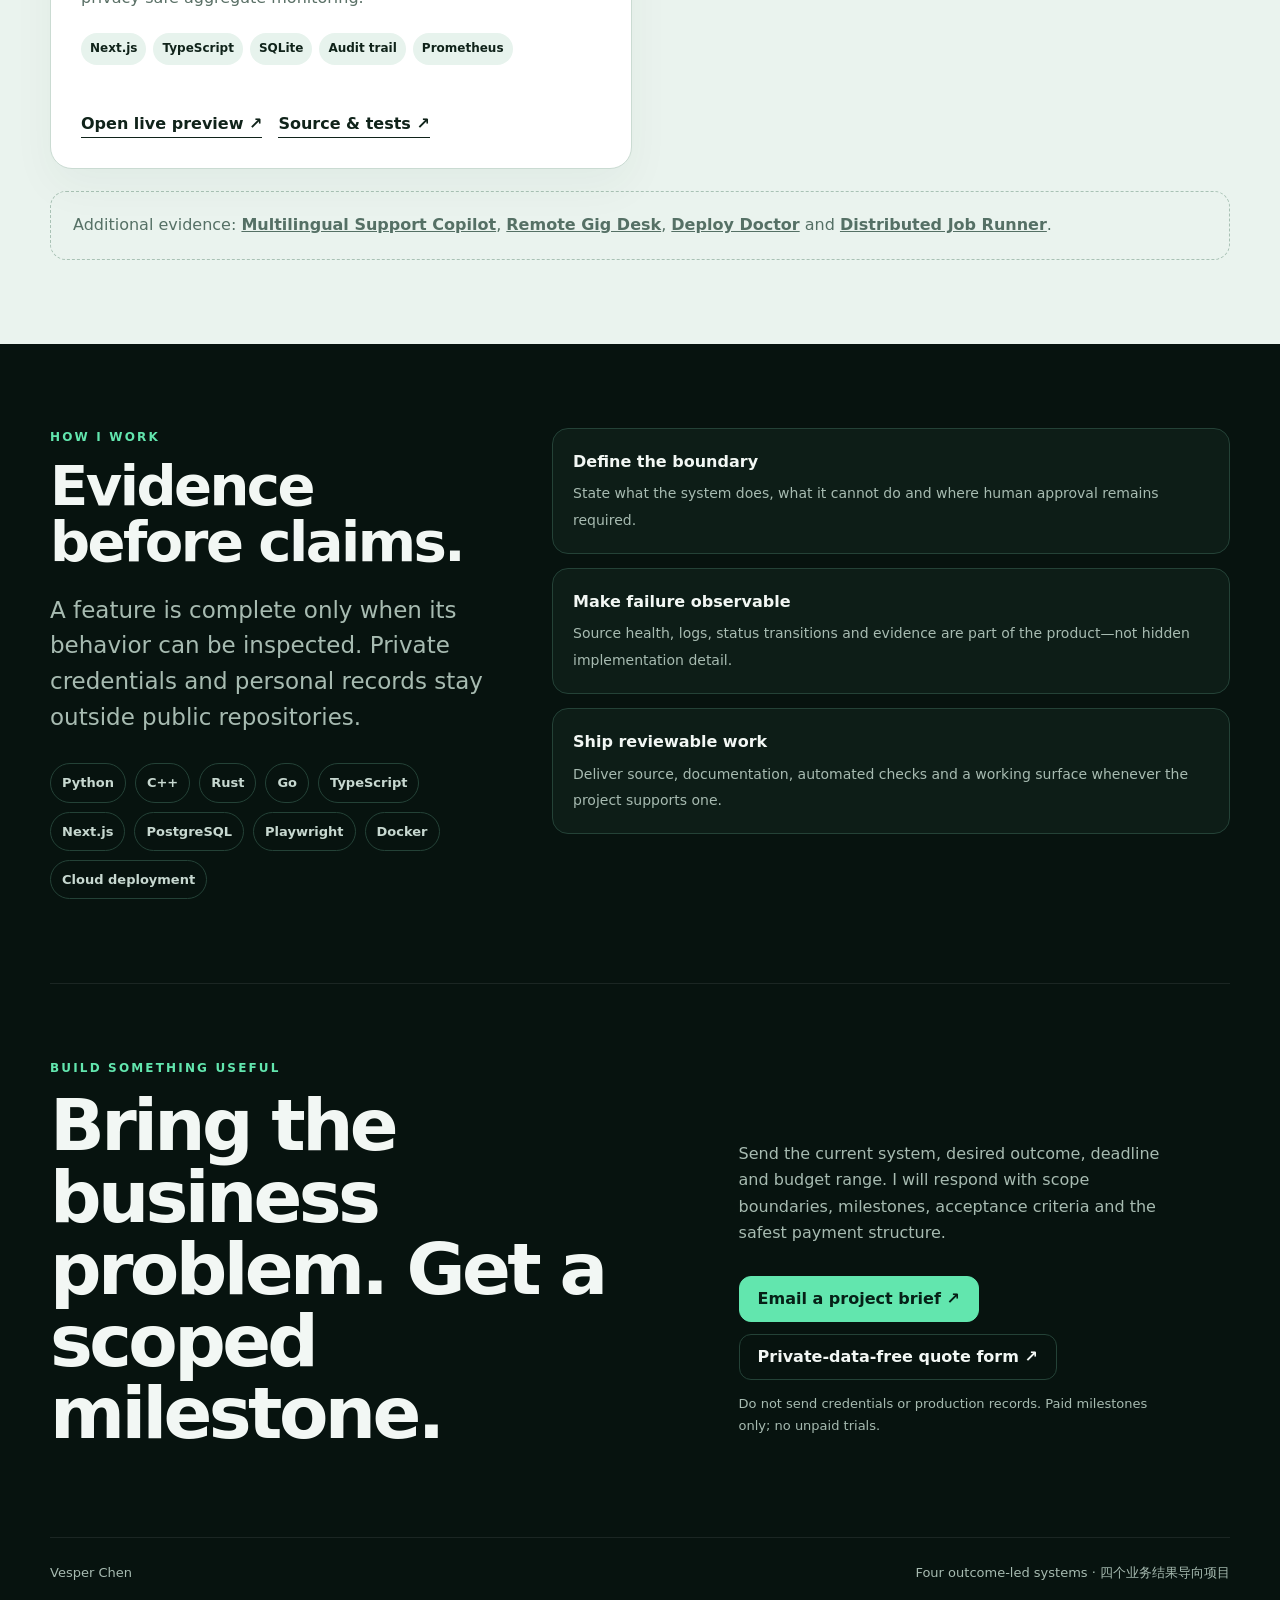
==== commit 7d4425e4: "docs: publish reconciliation queue filter evidence" ====
--- a/index.html
+++ b/index.html
@@ -67,7 +67,7 @@
       <div class="section-head"><div><div class="kicker">Selected work</div><h2>Inspectable projects</h2></div><p>No invented clients or vanity metrics. Open the product, inspect the source and check the engineering decisions.</p></div>
       <div class="project-grid">
         <article class="project featured"><div class="project-top"><span class="project-type">Marketplace payments</span><span class="status">Live Edge + PostgreSQL · Payments disabled pending audit</span></div><h3>Marketplace Payment Loop</h3><p class="outcome">Provides persistent service publishing and discovery; the payment lifecycle remains under verification.</p><p>The live service now runs on Supabase Edge with persistent PostgreSQL, RLS-denied direct access, indexed marketplace tables and server-managed sessions. Registration, authentication, publishing and search have passed a deployed end-to-end check. The hosted page script, database health probes and session error handling are regression-tested. Checkout settlement is implemented as one restricted PostgreSQL transaction and has passed CI. On 2026-09-03, the migration was applied to hosted PostgreSQL and a disposable transaction verified initial settlement, duplicate suppression and rollback without retaining test records; Edge Function v4 was deployed. Registration and first-session creation are also atomic: a forced session conflict leaves no orphan user, verified against hosted PostgreSQL. Listing search now passes text to a restricted PostgreSQL function instead of PostgREST filter grammar; metacharacters and execution privileges were verified in a rollback-only hosted transaction. Current-session logout deletes the hashed server-side session before clearing browser state, and Edge Function v7 is deployed. External HTTP probing was blocked by the verification environment, so current uptime is not claimed. Payments remain disabled pending refund implementation and real Stripe tests—not just credentials.</p><div class="project-tags"><span>Stripe</span><span>Supabase Edge</span><span>PostgreSQL</span><span>Authentication</span><span>Orders</span><span>Webhooks</span><span>Refunds</span></div><div class="project-links"><a href="https://crz0614.github.io/ruozhu-portfolio/marketloop/">Open live service ↗</a><a href="https://github.com/crz0614/marketplace-payment-loop">Source & runbook ↗</a><a href="https://github.com/crz0614/marketplace-payment-loop/pull/3">Deployment evidence ↗</a><a href="https://github.com/crz0614/marketplace-payment-loop/pull/8">Atomic settlement evidence ↗</a><a href="https://github.com/crz0614/marketplace-payment-loop/pull/10">Atomic registration evidence ↗</a><a href="https://github.com/crz0614/marketplace-payment-loop/pull/12">Safe search evidence ↗</a><a href="https://github.com/crz0614/marketplace-payment-loop/pull/14">Session logout evidence ↗</a></div></article>
-        <article class="project"><div class="project-top"><span class="project-type">Omnichannel commerce operations</span><span class="status">Live bilingual console · reconciliation workflow verified</span></div><h3>Vesper Commerce Ops</h3><p class="outcome">Normalizes official order and inventory exports from seven commerce channels into one auditable workspace.</p><p>The Chinese/English console covers Amazon, Taobao/Tmall, Pinduoduo, Douyin Shop, Xiaohongshu, Shopify and WooCommerce. Deployed checks verified authenticated shop creation, transactional CSV import and owner-scoped history. Each order retains the platform's original status while PostgreSQL derives one of seven operational states. The ledger and safe CSV export combine shop, canonical status, original status and UTC dates. A restricted server-side summary covers all account rows beyond the 200-row ledger view without presenting imported amount as revenue. Official inventory exports atomically update each shop/SKU, retain source and capture evidence, and surface bounded low-stock alerts. An owner-scoped exact-SKU summary totals inventory and low-stock shop counts across channels. Low-stock rows can be handed to purchasing as a formula-safe UTF-8 CSV without inventing replenishment quantities. The account-isolated reconciliation workflow finds exact shop/SKU gaps and persists investigating or ignored status plus a bounded note; importing the matching inventory removes the exception automatically. Direct channel APIs remain disabled until real merchant authorization.</p><div class="project-tags"><span>Amazon</span><span>淘宝 / Tmall</span><span>拼多多</span><span>抖音</span><span>小红书</span><span>Shopify</span><span>WooCommerce</span><span>PostgreSQL</span></div><div class="project-links"><a href="https://crz0614.github.io/ruozhu-portfolio/commerce-ops/">Open bilingual console ↗</a><a href="https://github.com/crz0614/marketplace-payment-loop">Source & rollback ↗</a><a href="https://github.com/crz0614/marketplace-payment-loop/pull/34">Reconciliation workflow evidence ↗</a><a href="https://github.com/crz0614/marketplace-payment-loop/pull/32">Replenishment export evidence ↗</a></div></article>
+        <article class="project"><div class="project-top"><span class="project-type">Omnichannel commerce operations</span><span class="status">Live bilingual console · reconciliation workflow verified</span></div><h3>Vesper Commerce Ops</h3><p class="outcome">Normalizes official order and inventory exports from seven commerce channels into one auditable workspace.</p><p>The Chinese/English console covers Amazon, Taobao/Tmall, Pinduoduo, Douyin Shop, Xiaohongshu, Shopify and WooCommerce. Deployed checks verified authenticated shop creation, transactional CSV import and owner-scoped history. Each order retains the platform's original status while PostgreSQL derives one of seven operational states. The ledger and safe CSV export combine shop, canonical status, original status and UTC dates. A restricted server-side summary covers all account rows beyond the 200-row ledger view without presenting imported amount as revenue. Official inventory exports atomically update each shop/SKU, retain source and capture evidence, and surface bounded low-stock alerts. An owner-scoped exact-SKU summary totals inventory and low-stock shop counts across channels. Low-stock rows can be handed to purchasing as a formula-safe UTF-8 CSV without inventing replenishment quantities. The account-isolated reconciliation workflow finds exact shop/SKU gaps, persists investigating or ignored status plus a bounded note, and filters the queue to open, investigating or ignored work; importing the matching inventory removes the exception automatically. Direct channel APIs remain disabled until real merchant authorization.</p><div class="project-tags"><span>Amazon</span><span>淘宝 / Tmall</span><span>拼多多</span><span>抖音</span><span>小红书</span><span>Shopify</span><span>WooCommerce</span><span>PostgreSQL</span></div><div class="project-links"><a href="https://crz0614.github.io/ruozhu-portfolio/commerce-ops/">Open bilingual console ↗</a><a href="https://github.com/crz0614/marketplace-payment-loop">Source & rollback ↗</a><a href="https://github.com/crz0614/marketplace-payment-loop/pull/35">Queue filter evidence ↗</a><a href="https://github.com/crz0614/marketplace-payment-loop/pull/34">Reconciliation workflow evidence ↗</a><a href="https://github.com/crz0614/marketplace-payment-loop/pull/32">Replenishment export evidence ↗</a></div></article>
         <article class="project"><div class="project-top"><span class="project-type">WordPress → CRM operations</span><span class="status pending">Connector merged · live E2E pending</span></div><h3>SyncBridge</h3><p class="outcome">Turns WordPress leads and CSV records into CRM-ready data without duplicate contacts or silent failures.</p><p>Contact Form 7 mapping, HTTPS/HMAC verification, PostgreSQL-backed idempotency, retry recovery and cross-platform deployment documentation.</p><div class="project-tags"><span>WordPress</span><span>PostgreSQL</span><span>HMAC</span><span>Retries</span><span>Docker</span></div><div class="project-links"><a href="https://github.com/crz0614/syncbridge">Source & setup ↗</a><a href="https://github.com/crz0614/syncbridge/pull/3">Merged connector ↗</a></div></article>
         <article class="project"><div class="project-top"><span class="project-type">Opportunity operations</span><span class="status">Live read-only</span></div><h3>AI Freelance Workbench</h3><p class="outcome">Converts scattered public opportunities into a durable, auditable application pipeline.</p><img class="project-shot" src="assets/ai-workbench.jpg" alt="AI Freelance Workbench live opportunity dashboard" loading="lazy"><p>Server persistence, stage transitions, bounded audit history and privacy-safe aggregate monitoring.</p><div class="project-tags"><span>Next.js</span><span>TypeScript</span><span>SQLite</span><span>Audit trail</span><span>Prometheus</span></div><div class="project-links"><a href="https://ai-freelance-workbench.vercel.app">Open live preview ↗</a><a href="https://github.com/crz0614/ai-freelance-workbench">Source & tests ↗</a></div></article>
       </div>
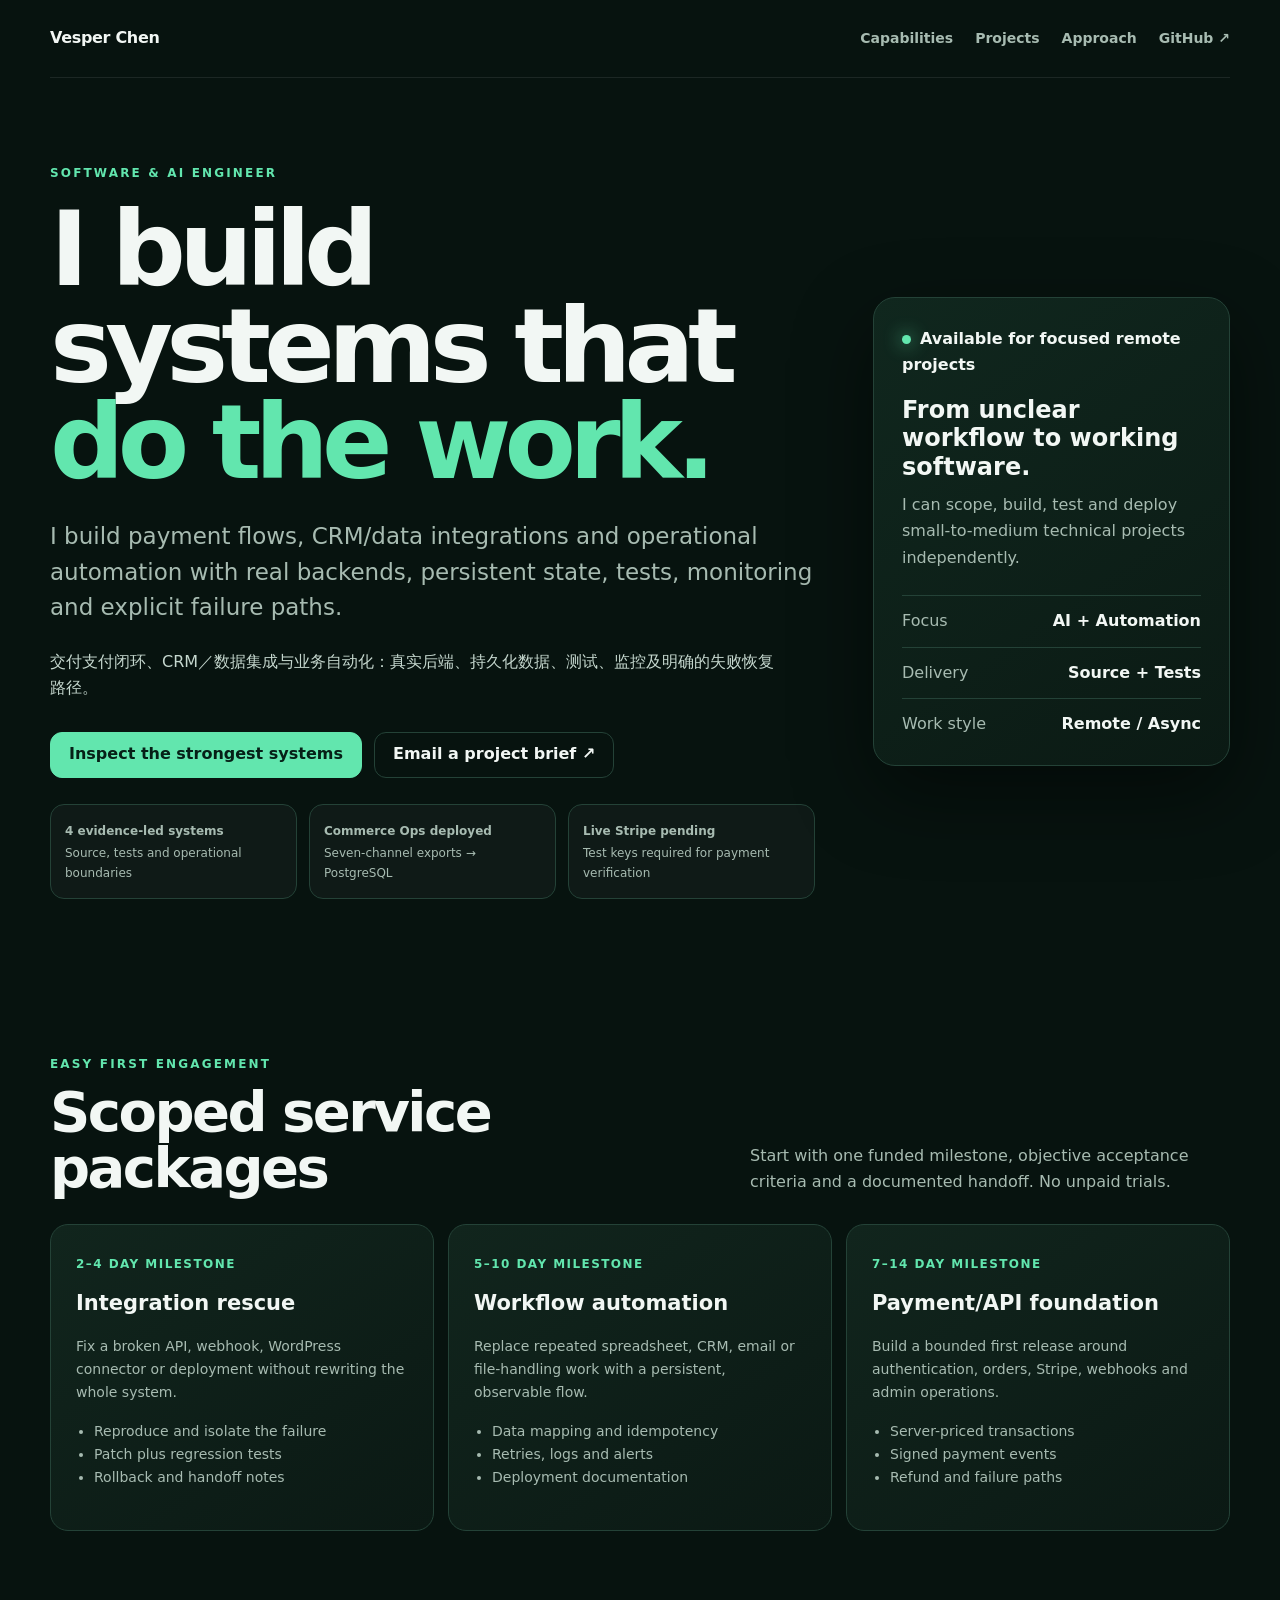
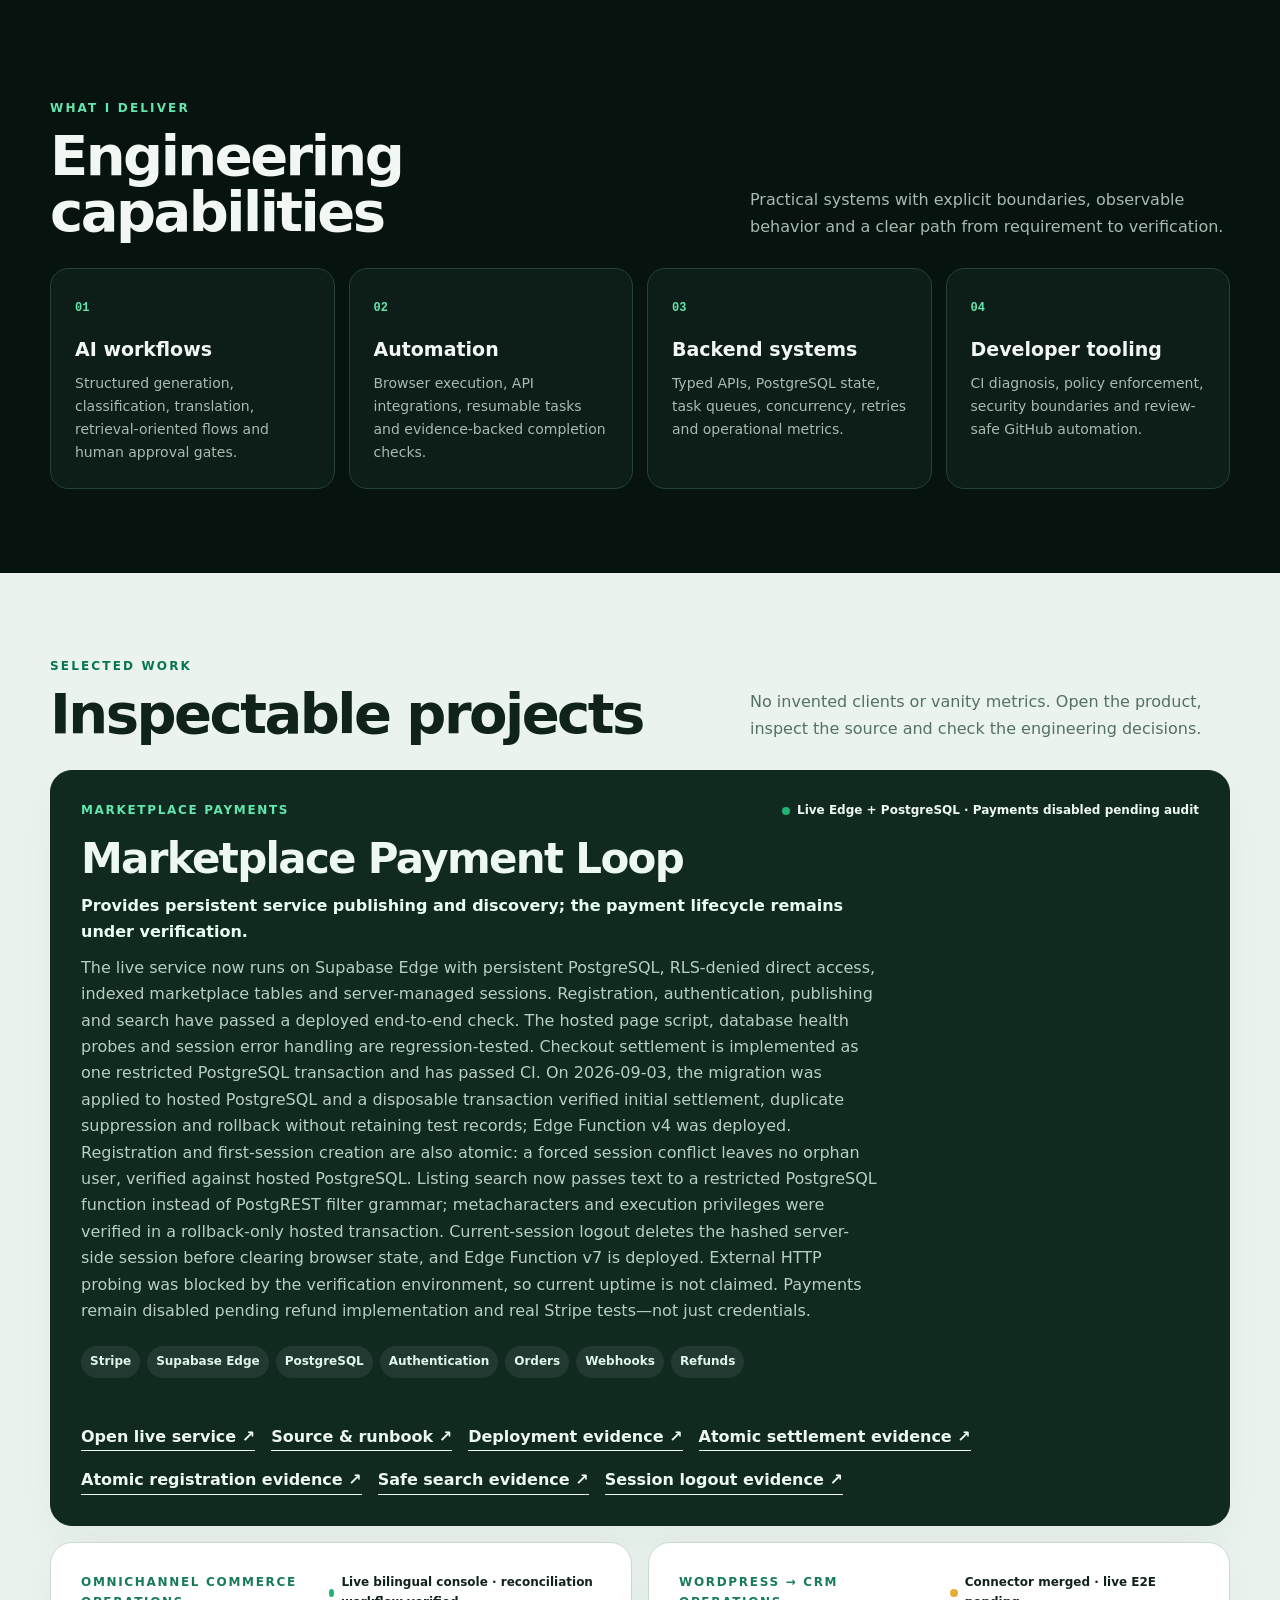
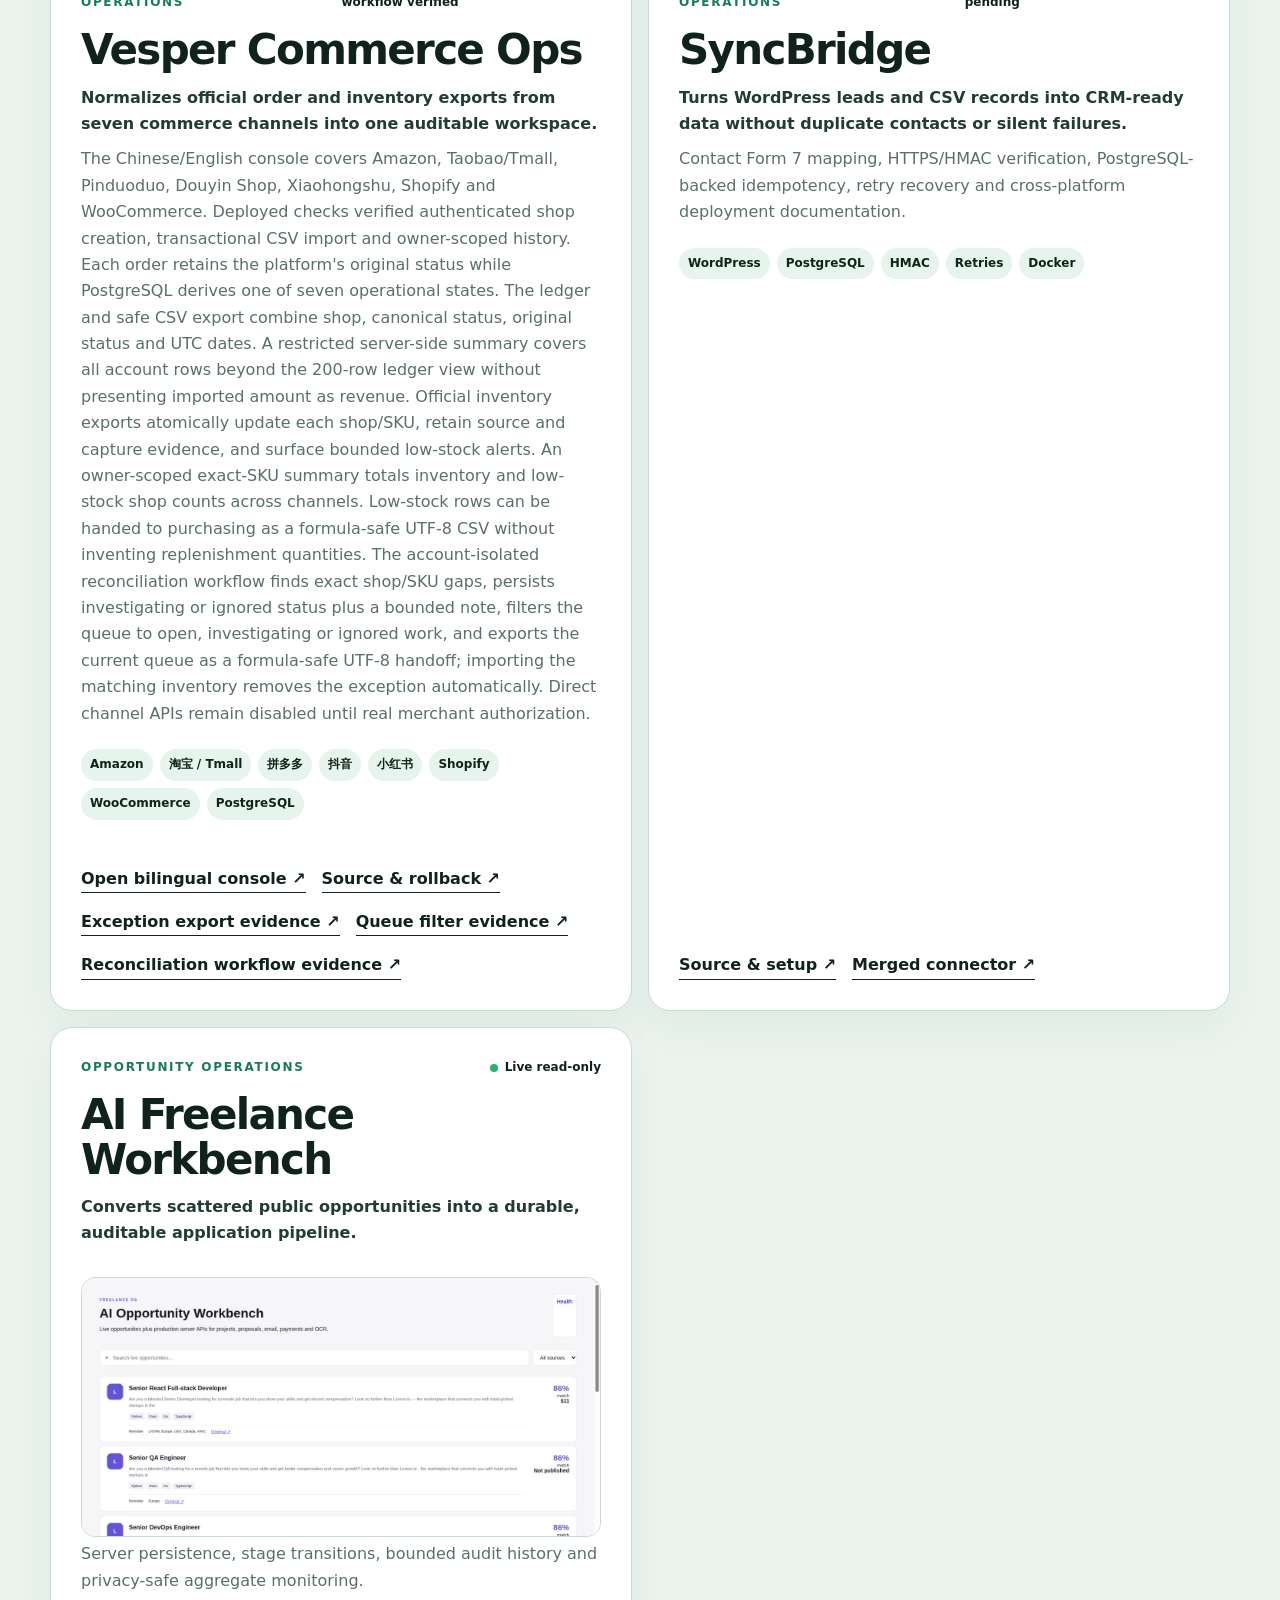
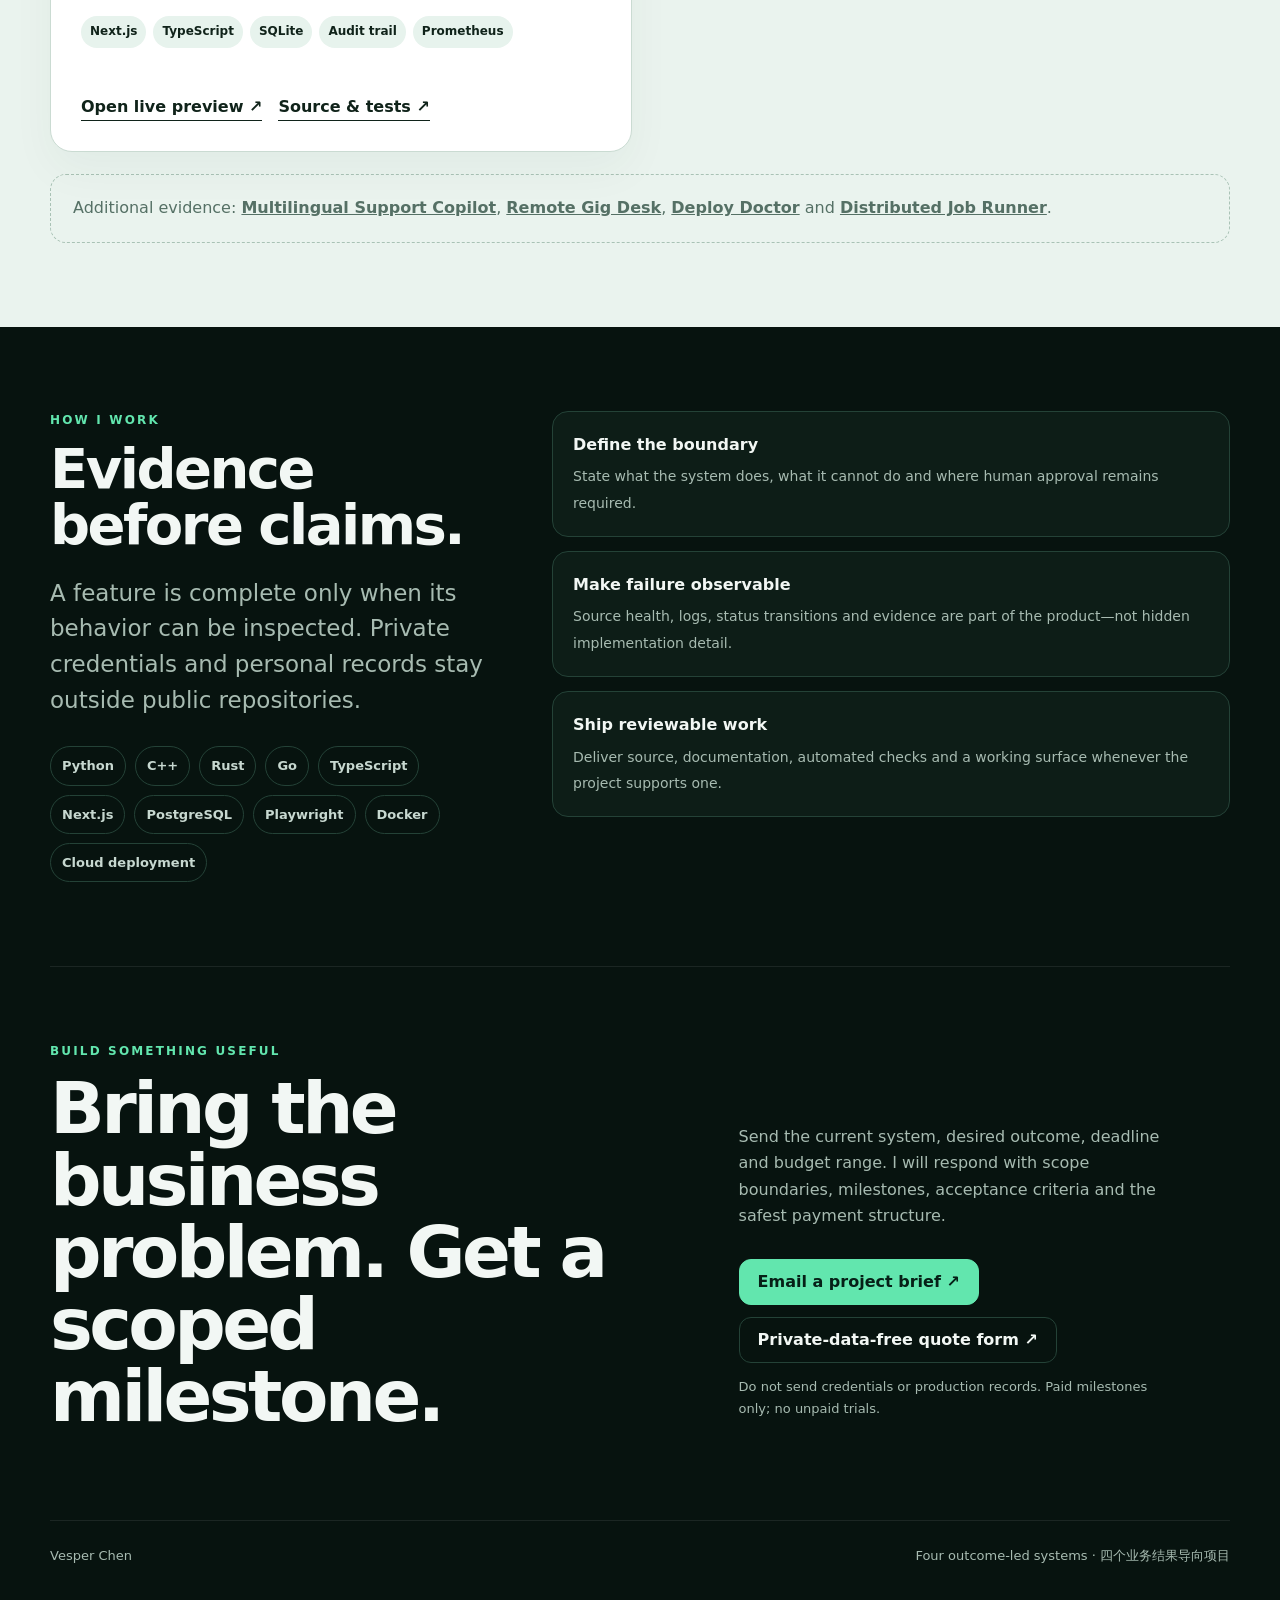
==== commit 08956bb2: "docs: publish exception export evidence" ====
--- a/index.html
+++ b/index.html
@@ -67,7 +67,7 @@
       <div class="section-head"><div><div class="kicker">Selected work</div><h2>Inspectable projects</h2></div><p>No invented clients or vanity metrics. Open the product, inspect the source and check the engineering decisions.</p></div>
       <div class="project-grid">
         <article class="project featured"><div class="project-top"><span class="project-type">Marketplace payments</span><span class="status">Live Edge + PostgreSQL · Payments disabled pending audit</span></div><h3>Marketplace Payment Loop</h3><p class="outcome">Provides persistent service publishing and discovery; the payment lifecycle remains under verification.</p><p>The live service now runs on Supabase Edge with persistent PostgreSQL, RLS-denied direct access, indexed marketplace tables and server-managed sessions. Registration, authentication, publishing and search have passed a deployed end-to-end check. The hosted page script, database health probes and session error handling are regression-tested. Checkout settlement is implemented as one restricted PostgreSQL transaction and has passed CI. On 2026-09-03, the migration was applied to hosted PostgreSQL and a disposable transaction verified initial settlement, duplicate suppression and rollback without retaining test records; Edge Function v4 was deployed. Registration and first-session creation are also atomic: a forced session conflict leaves no orphan user, verified against hosted PostgreSQL. Listing search now passes text to a restricted PostgreSQL function instead of PostgREST filter grammar; metacharacters and execution privileges were verified in a rollback-only hosted transaction. Current-session logout deletes the hashed server-side session before clearing browser state, and Edge Function v7 is deployed. External HTTP probing was blocked by the verification environment, so current uptime is not claimed. Payments remain disabled pending refund implementation and real Stripe tests—not just credentials.</p><div class="project-tags"><span>Stripe</span><span>Supabase Edge</span><span>PostgreSQL</span><span>Authentication</span><span>Orders</span><span>Webhooks</span><span>Refunds</span></div><div class="project-links"><a href="https://crz0614.github.io/ruozhu-portfolio/marketloop/">Open live service ↗</a><a href="https://github.com/crz0614/marketplace-payment-loop">Source & runbook ↗</a><a href="https://github.com/crz0614/marketplace-payment-loop/pull/3">Deployment evidence ↗</a><a href="https://github.com/crz0614/marketplace-payment-loop/pull/8">Atomic settlement evidence ↗</a><a href="https://github.com/crz0614/marketplace-payment-loop/pull/10">Atomic registration evidence ↗</a><a href="https://github.com/crz0614/marketplace-payment-loop/pull/12">Safe search evidence ↗</a><a href="https://github.com/crz0614/marketplace-payment-loop/pull/14">Session logout evidence ↗</a></div></article>
-        <article class="project"><div class="project-top"><span class="project-type">Omnichannel commerce operations</span><span class="status">Live bilingual console · reconciliation workflow verified</span></div><h3>Vesper Commerce Ops</h3><p class="outcome">Normalizes official order and inventory exports from seven commerce channels into one auditable workspace.</p><p>The Chinese/English console covers Amazon, Taobao/Tmall, Pinduoduo, Douyin Shop, Xiaohongshu, Shopify and WooCommerce. Deployed checks verified authenticated shop creation, transactional CSV import and owner-scoped history. Each order retains the platform's original status while PostgreSQL derives one of seven operational states. The ledger and safe CSV export combine shop, canonical status, original status and UTC dates. A restricted server-side summary covers all account rows beyond the 200-row ledger view without presenting imported amount as revenue. Official inventory exports atomically update each shop/SKU, retain source and capture evidence, and surface bounded low-stock alerts. An owner-scoped exact-SKU summary totals inventory and low-stock shop counts across channels. Low-stock rows can be handed to purchasing as a formula-safe UTF-8 CSV without inventing replenishment quantities. The account-isolated reconciliation workflow finds exact shop/SKU gaps, persists investigating or ignored status plus a bounded note, and filters the queue to open, investigating or ignored work; importing the matching inventory removes the exception automatically. Direct channel APIs remain disabled until real merchant authorization.</p><div class="project-tags"><span>Amazon</span><span>淘宝 / Tmall</span><span>拼多多</span><span>抖音</span><span>小红书</span><span>Shopify</span><span>WooCommerce</span><span>PostgreSQL</span></div><div class="project-links"><a href="https://crz0614.github.io/ruozhu-portfolio/commerce-ops/">Open bilingual console ↗</a><a href="https://github.com/crz0614/marketplace-payment-loop">Source & rollback ↗</a><a href="https://github.com/crz0614/marketplace-payment-loop/pull/35">Queue filter evidence ↗</a><a href="https://github.com/crz0614/marketplace-payment-loop/pull/34">Reconciliation workflow evidence ↗</a><a href="https://github.com/crz0614/marketplace-payment-loop/pull/32">Replenishment export evidence ↗</a></div></article>
+        <article class="project"><div class="project-top"><span class="project-type">Omnichannel commerce operations</span><span class="status">Live bilingual console · reconciliation workflow verified</span></div><h3>Vesper Commerce Ops</h3><p class="outcome">Normalizes official order and inventory exports from seven commerce channels into one auditable workspace.</p><p>The Chinese/English console covers Amazon, Taobao/Tmall, Pinduoduo, Douyin Shop, Xiaohongshu, Shopify and WooCommerce. Deployed checks verified authenticated shop creation, transactional CSV import and owner-scoped history. Each order retains the platform's original status while PostgreSQL derives one of seven operational states. The ledger and safe CSV export combine shop, canonical status, original status and UTC dates. A restricted server-side summary covers all account rows beyond the 200-row ledger view without presenting imported amount as revenue. Official inventory exports atomically update each shop/SKU, retain source and capture evidence, and surface bounded low-stock alerts. An owner-scoped exact-SKU summary totals inventory and low-stock shop counts across channels. Low-stock rows can be handed to purchasing as a formula-safe UTF-8 CSV without inventing replenishment quantities. The account-isolated reconciliation workflow finds exact shop/SKU gaps, persists investigating or ignored status plus a bounded note, filters the queue to open, investigating or ignored work, and exports the current queue as a formula-safe UTF-8 handoff; importing the matching inventory removes the exception automatically. Direct channel APIs remain disabled until real merchant authorization.</p><div class="project-tags"><span>Amazon</span><span>淘宝 / Tmall</span><span>拼多多</span><span>抖音</span><span>小红书</span><span>Shopify</span><span>WooCommerce</span><span>PostgreSQL</span></div><div class="project-links"><a href="https://crz0614.github.io/ruozhu-portfolio/commerce-ops/">Open bilingual console ↗</a><a href="https://github.com/crz0614/marketplace-payment-loop">Source & rollback ↗</a><a href="https://github.com/crz0614/marketplace-payment-loop/pull/36">Exception export evidence ↗</a><a href="https://github.com/crz0614/marketplace-payment-loop/pull/35">Queue filter evidence ↗</a><a href="https://github.com/crz0614/marketplace-payment-loop/pull/34">Reconciliation workflow evidence ↗</a></div></article>
         <article class="project"><div class="project-top"><span class="project-type">WordPress → CRM operations</span><span class="status pending">Connector merged · live E2E pending</span></div><h3>SyncBridge</h3><p class="outcome">Turns WordPress leads and CSV records into CRM-ready data without duplicate contacts or silent failures.</p><p>Contact Form 7 mapping, HTTPS/HMAC verification, PostgreSQL-backed idempotency, retry recovery and cross-platform deployment documentation.</p><div class="project-tags"><span>WordPress</span><span>PostgreSQL</span><span>HMAC</span><span>Retries</span><span>Docker</span></div><div class="project-links"><a href="https://github.com/crz0614/syncbridge">Source & setup ↗</a><a href="https://github.com/crz0614/syncbridge/pull/3">Merged connector ↗</a></div></article>
         <article class="project"><div class="project-top"><span class="project-type">Opportunity operations</span><span class="status">Live read-only</span></div><h3>AI Freelance Workbench</h3><p class="outcome">Converts scattered public opportunities into a durable, auditable application pipeline.</p><img class="project-shot" src="assets/ai-workbench.jpg" alt="AI Freelance Workbench live opportunity dashboard" loading="lazy"><p>Server persistence, stage transitions, bounded audit history and privacy-safe aggregate monitoring.</p><div class="project-tags"><span>Next.js</span><span>TypeScript</span><span>SQLite</span><span>Audit trail</span><span>Prometheus</span></div><div class="project-links"><a href="https://ai-freelance-workbench.vercel.app">Open live preview ↗</a><a href="https://github.com/crz0614/ai-freelance-workbench">Source & tests ↗</a></div></article>
       </div>
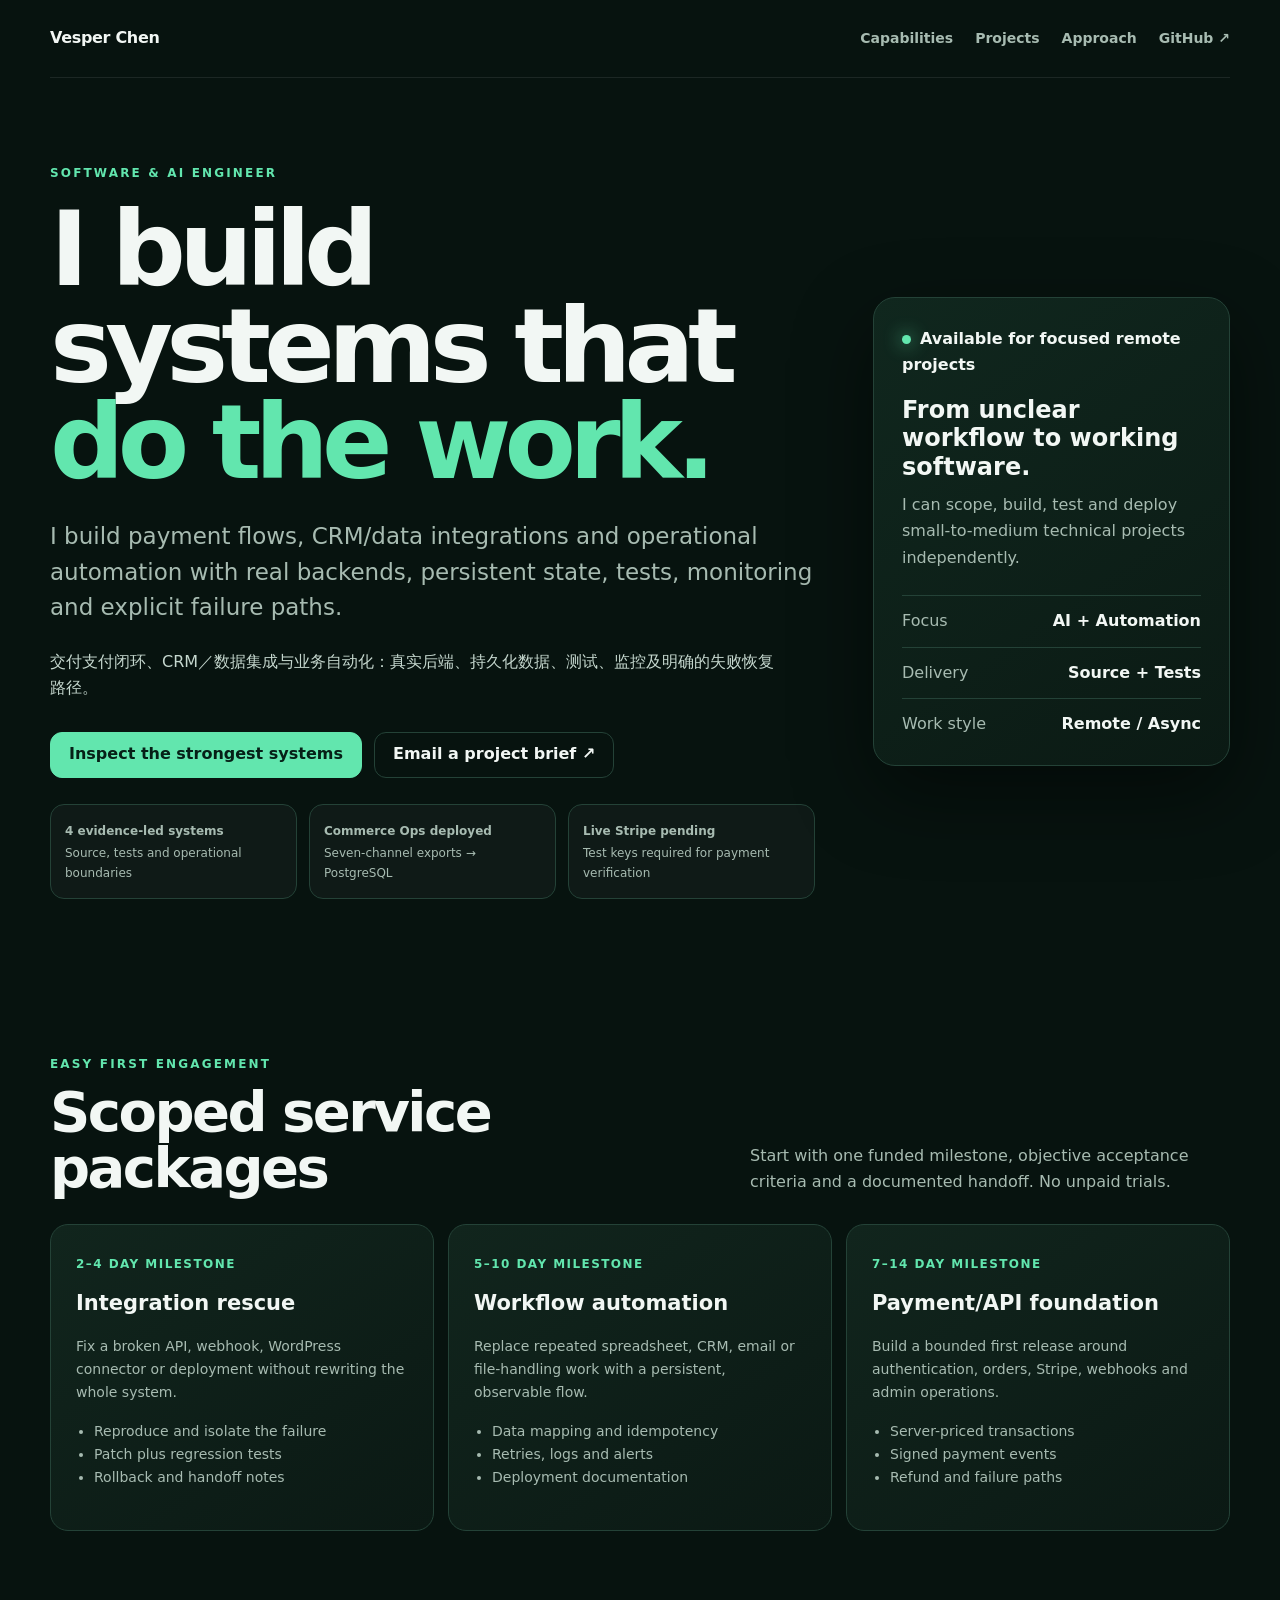
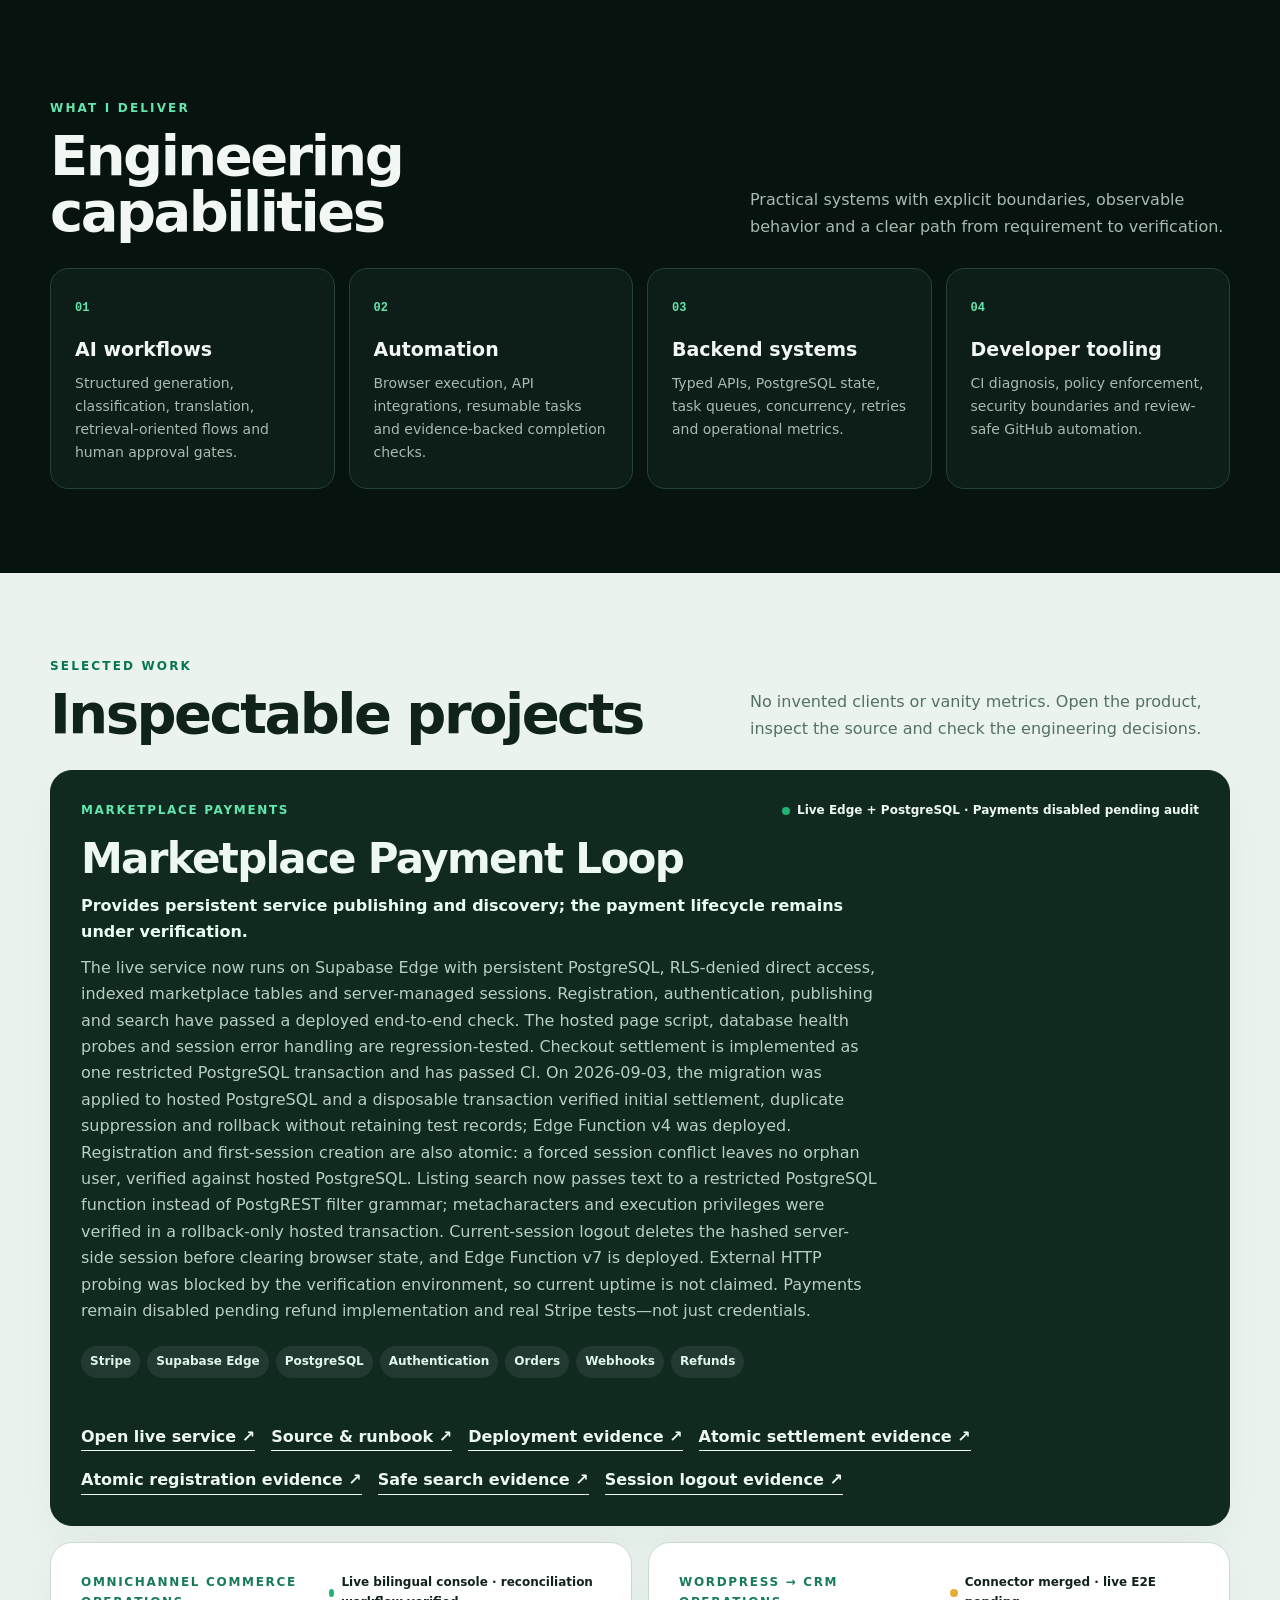
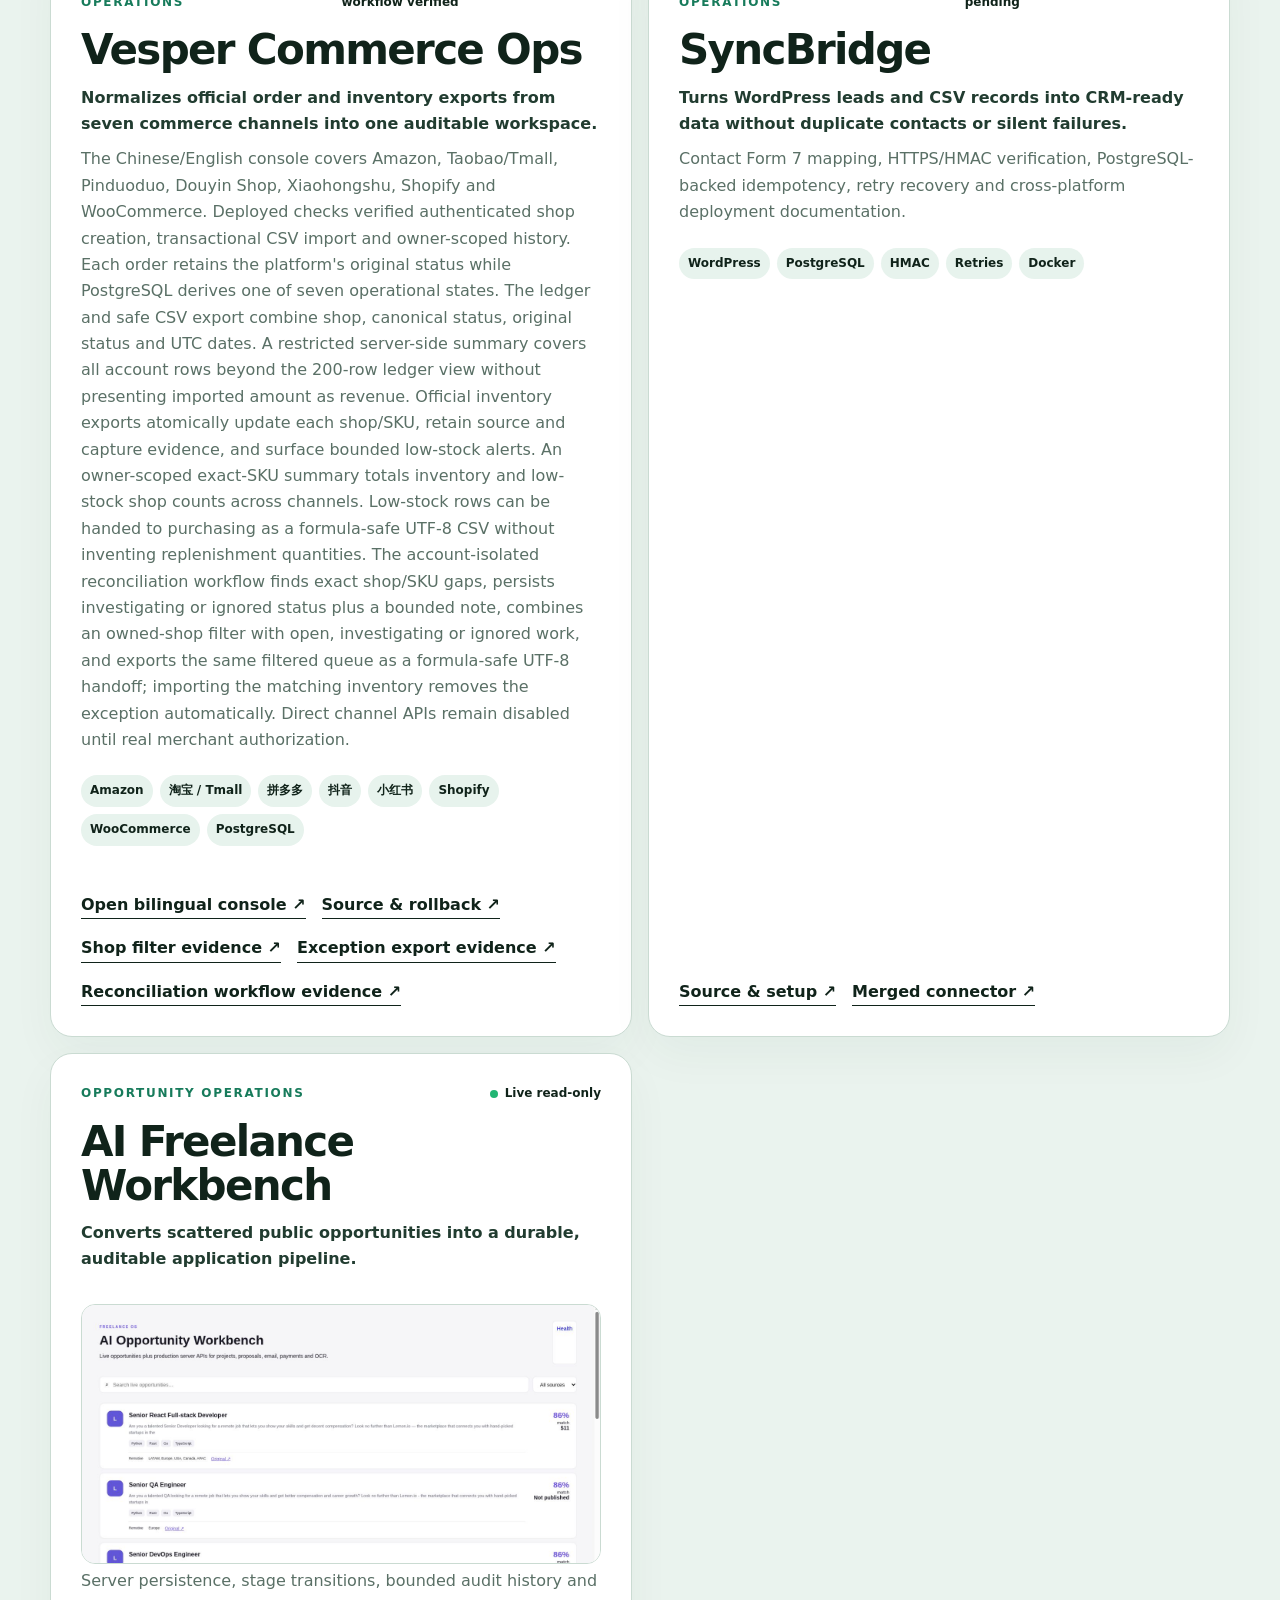
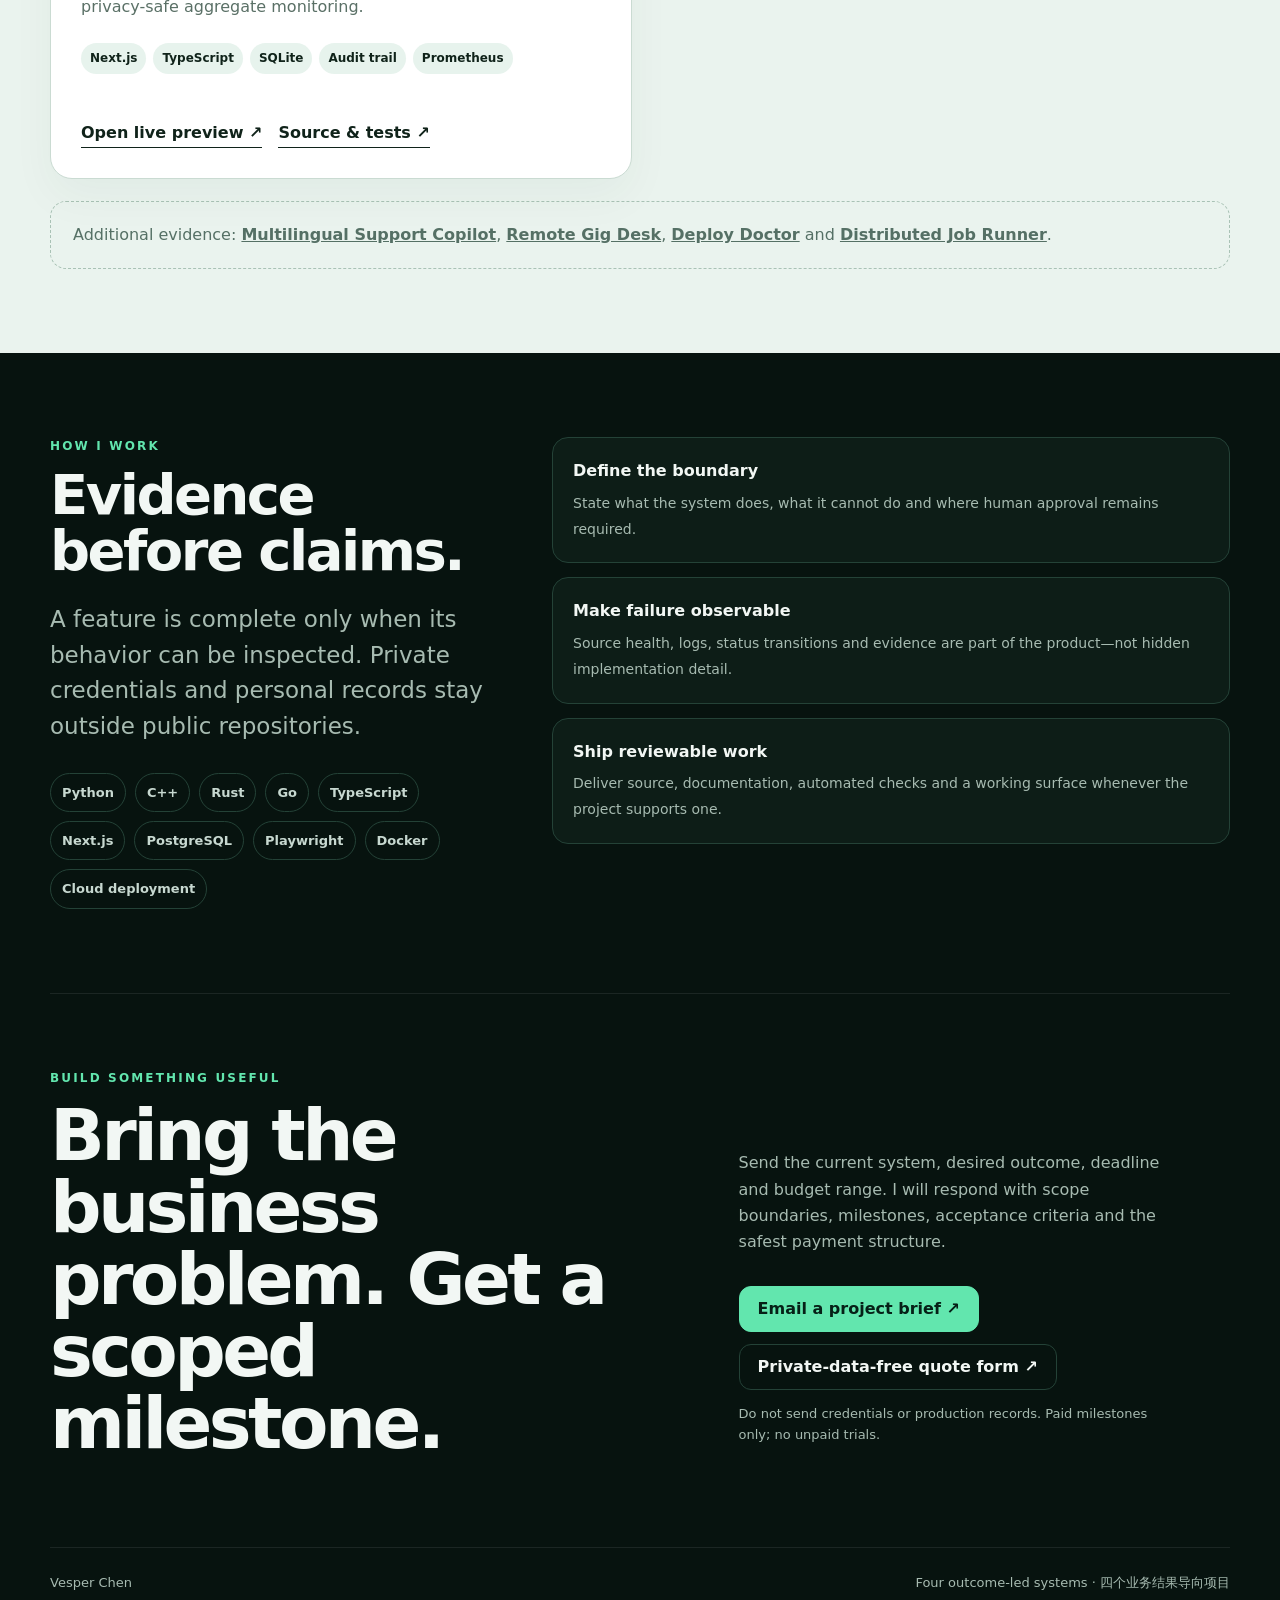
==== commit 4fe527f0: "docs: publish reconciliation shop filter evidence" ====
--- a/index.html
+++ b/index.html
@@ -67,7 +67,7 @@
       <div class="section-head"><div><div class="kicker">Selected work</div><h2>Inspectable projects</h2></div><p>No invented clients or vanity metrics. Open the product, inspect the source and check the engineering decisions.</p></div>
       <div class="project-grid">
         <article class="project featured"><div class="project-top"><span class="project-type">Marketplace payments</span><span class="status">Live Edge + PostgreSQL · Payments disabled pending audit</span></div><h3>Marketplace Payment Loop</h3><p class="outcome">Provides persistent service publishing and discovery; the payment lifecycle remains under verification.</p><p>The live service now runs on Supabase Edge with persistent PostgreSQL, RLS-denied direct access, indexed marketplace tables and server-managed sessions. Registration, authentication, publishing and search have passed a deployed end-to-end check. The hosted page script, database health probes and session error handling are regression-tested. Checkout settlement is implemented as one restricted PostgreSQL transaction and has passed CI. On 2026-09-03, the migration was applied to hosted PostgreSQL and a disposable transaction verified initial settlement, duplicate suppression and rollback without retaining test records; Edge Function v4 was deployed. Registration and first-session creation are also atomic: a forced session conflict leaves no orphan user, verified against hosted PostgreSQL. Listing search now passes text to a restricted PostgreSQL function instead of PostgREST filter grammar; metacharacters and execution privileges were verified in a rollback-only hosted transaction. Current-session logout deletes the hashed server-side session before clearing browser state, and Edge Function v7 is deployed. External HTTP probing was blocked by the verification environment, so current uptime is not claimed. Payments remain disabled pending refund implementation and real Stripe tests—not just credentials.</p><div class="project-tags"><span>Stripe</span><span>Supabase Edge</span><span>PostgreSQL</span><span>Authentication</span><span>Orders</span><span>Webhooks</span><span>Refunds</span></div><div class="project-links"><a href="https://crz0614.github.io/ruozhu-portfolio/marketloop/">Open live service ↗</a><a href="https://github.com/crz0614/marketplace-payment-loop">Source & runbook ↗</a><a href="https://github.com/crz0614/marketplace-payment-loop/pull/3">Deployment evidence ↗</a><a href="https://github.com/crz0614/marketplace-payment-loop/pull/8">Atomic settlement evidence ↗</a><a href="https://github.com/crz0614/marketplace-payment-loop/pull/10">Atomic registration evidence ↗</a><a href="https://github.com/crz0614/marketplace-payment-loop/pull/12">Safe search evidence ↗</a><a href="https://github.com/crz0614/marketplace-payment-loop/pull/14">Session logout evidence ↗</a></div></article>
-        <article class="project"><div class="project-top"><span class="project-type">Omnichannel commerce operations</span><span class="status">Live bilingual console · reconciliation workflow verified</span></div><h3>Vesper Commerce Ops</h3><p class="outcome">Normalizes official order and inventory exports from seven commerce channels into one auditable workspace.</p><p>The Chinese/English console covers Amazon, Taobao/Tmall, Pinduoduo, Douyin Shop, Xiaohongshu, Shopify and WooCommerce. Deployed checks verified authenticated shop creation, transactional CSV import and owner-scoped history. Each order retains the platform's original status while PostgreSQL derives one of seven operational states. The ledger and safe CSV export combine shop, canonical status, original status and UTC dates. A restricted server-side summary covers all account rows beyond the 200-row ledger view without presenting imported amount as revenue. Official inventory exports atomically update each shop/SKU, retain source and capture evidence, and surface bounded low-stock alerts. An owner-scoped exact-SKU summary totals inventory and low-stock shop counts across channels. Low-stock rows can be handed to purchasing as a formula-safe UTF-8 CSV without inventing replenishment quantities. The account-isolated reconciliation workflow finds exact shop/SKU gaps, persists investigating or ignored status plus a bounded note, filters the queue to open, investigating or ignored work, and exports the current queue as a formula-safe UTF-8 handoff; importing the matching inventory removes the exception automatically. Direct channel APIs remain disabled until real merchant authorization.</p><div class="project-tags"><span>Amazon</span><span>淘宝 / Tmall</span><span>拼多多</span><span>抖音</span><span>小红书</span><span>Shopify</span><span>WooCommerce</span><span>PostgreSQL</span></div><div class="project-links"><a href="https://crz0614.github.io/ruozhu-portfolio/commerce-ops/">Open bilingual console ↗</a><a href="https://github.com/crz0614/marketplace-payment-loop">Source & rollback ↗</a><a href="https://github.com/crz0614/marketplace-payment-loop/pull/36">Exception export evidence ↗</a><a href="https://github.com/crz0614/marketplace-payment-loop/pull/35">Queue filter evidence ↗</a><a href="https://github.com/crz0614/marketplace-payment-loop/pull/34">Reconciliation workflow evidence ↗</a></div></article>
+        <article class="project"><div class="project-top"><span class="project-type">Omnichannel commerce operations</span><span class="status">Live bilingual console · reconciliation workflow verified</span></div><h3>Vesper Commerce Ops</h3><p class="outcome">Normalizes official order and inventory exports from seven commerce channels into one auditable workspace.</p><p>The Chinese/English console covers Amazon, Taobao/Tmall, Pinduoduo, Douyin Shop, Xiaohongshu, Shopify and WooCommerce. Deployed checks verified authenticated shop creation, transactional CSV import and owner-scoped history. Each order retains the platform's original status while PostgreSQL derives one of seven operational states. The ledger and safe CSV export combine shop, canonical status, original status and UTC dates. A restricted server-side summary covers all account rows beyond the 200-row ledger view without presenting imported amount as revenue. Official inventory exports atomically update each shop/SKU, retain source and capture evidence, and surface bounded low-stock alerts. An owner-scoped exact-SKU summary totals inventory and low-stock shop counts across channels. Low-stock rows can be handed to purchasing as a formula-safe UTF-8 CSV without inventing replenishment quantities. The account-isolated reconciliation workflow finds exact shop/SKU gaps, persists investigating or ignored status plus a bounded note, combines an owned-shop filter with open, investigating or ignored work, and exports the same filtered queue as a formula-safe UTF-8 handoff; importing the matching inventory removes the exception automatically. Direct channel APIs remain disabled until real merchant authorization.</p><div class="project-tags"><span>Amazon</span><span>淘宝 / Tmall</span><span>拼多多</span><span>抖音</span><span>小红书</span><span>Shopify</span><span>WooCommerce</span><span>PostgreSQL</span></div><div class="project-links"><a href="https://crz0614.github.io/ruozhu-portfolio/commerce-ops/">Open bilingual console ↗</a><a href="https://github.com/crz0614/marketplace-payment-loop">Source & rollback ↗</a><a href="https://github.com/crz0614/marketplace-payment-loop/pull/37">Shop filter evidence ↗</a><a href="https://github.com/crz0614/marketplace-payment-loop/pull/36">Exception export evidence ↗</a><a href="https://github.com/crz0614/marketplace-payment-loop/pull/34">Reconciliation workflow evidence ↗</a></div></article>
         <article class="project"><div class="project-top"><span class="project-type">WordPress → CRM operations</span><span class="status pending">Connector merged · live E2E pending</span></div><h3>SyncBridge</h3><p class="outcome">Turns WordPress leads and CSV records into CRM-ready data without duplicate contacts or silent failures.</p><p>Contact Form 7 mapping, HTTPS/HMAC verification, PostgreSQL-backed idempotency, retry recovery and cross-platform deployment documentation.</p><div class="project-tags"><span>WordPress</span><span>PostgreSQL</span><span>HMAC</span><span>Retries</span><span>Docker</span></div><div class="project-links"><a href="https://github.com/crz0614/syncbridge">Source & setup ↗</a><a href="https://github.com/crz0614/syncbridge/pull/3">Merged connector ↗</a></div></article>
         <article class="project"><div class="project-top"><span class="project-type">Opportunity operations</span><span class="status">Live read-only</span></div><h3>AI Freelance Workbench</h3><p class="outcome">Converts scattered public opportunities into a durable, auditable application pipeline.</p><img class="project-shot" src="assets/ai-workbench.jpg" alt="AI Freelance Workbench live opportunity dashboard" loading="lazy"><p>Server persistence, stage transitions, bounded audit history and privacy-safe aggregate monitoring.</p><div class="project-tags"><span>Next.js</span><span>TypeScript</span><span>SQLite</span><span>Audit trail</span><span>Prometheus</span></div><div class="project-links"><a href="https://ai-freelance-workbench.vercel.app">Open live preview ↗</a><a href="https://github.com/crz0614/ai-freelance-workbench">Source & tests ↗</a></div></article>
       </div>
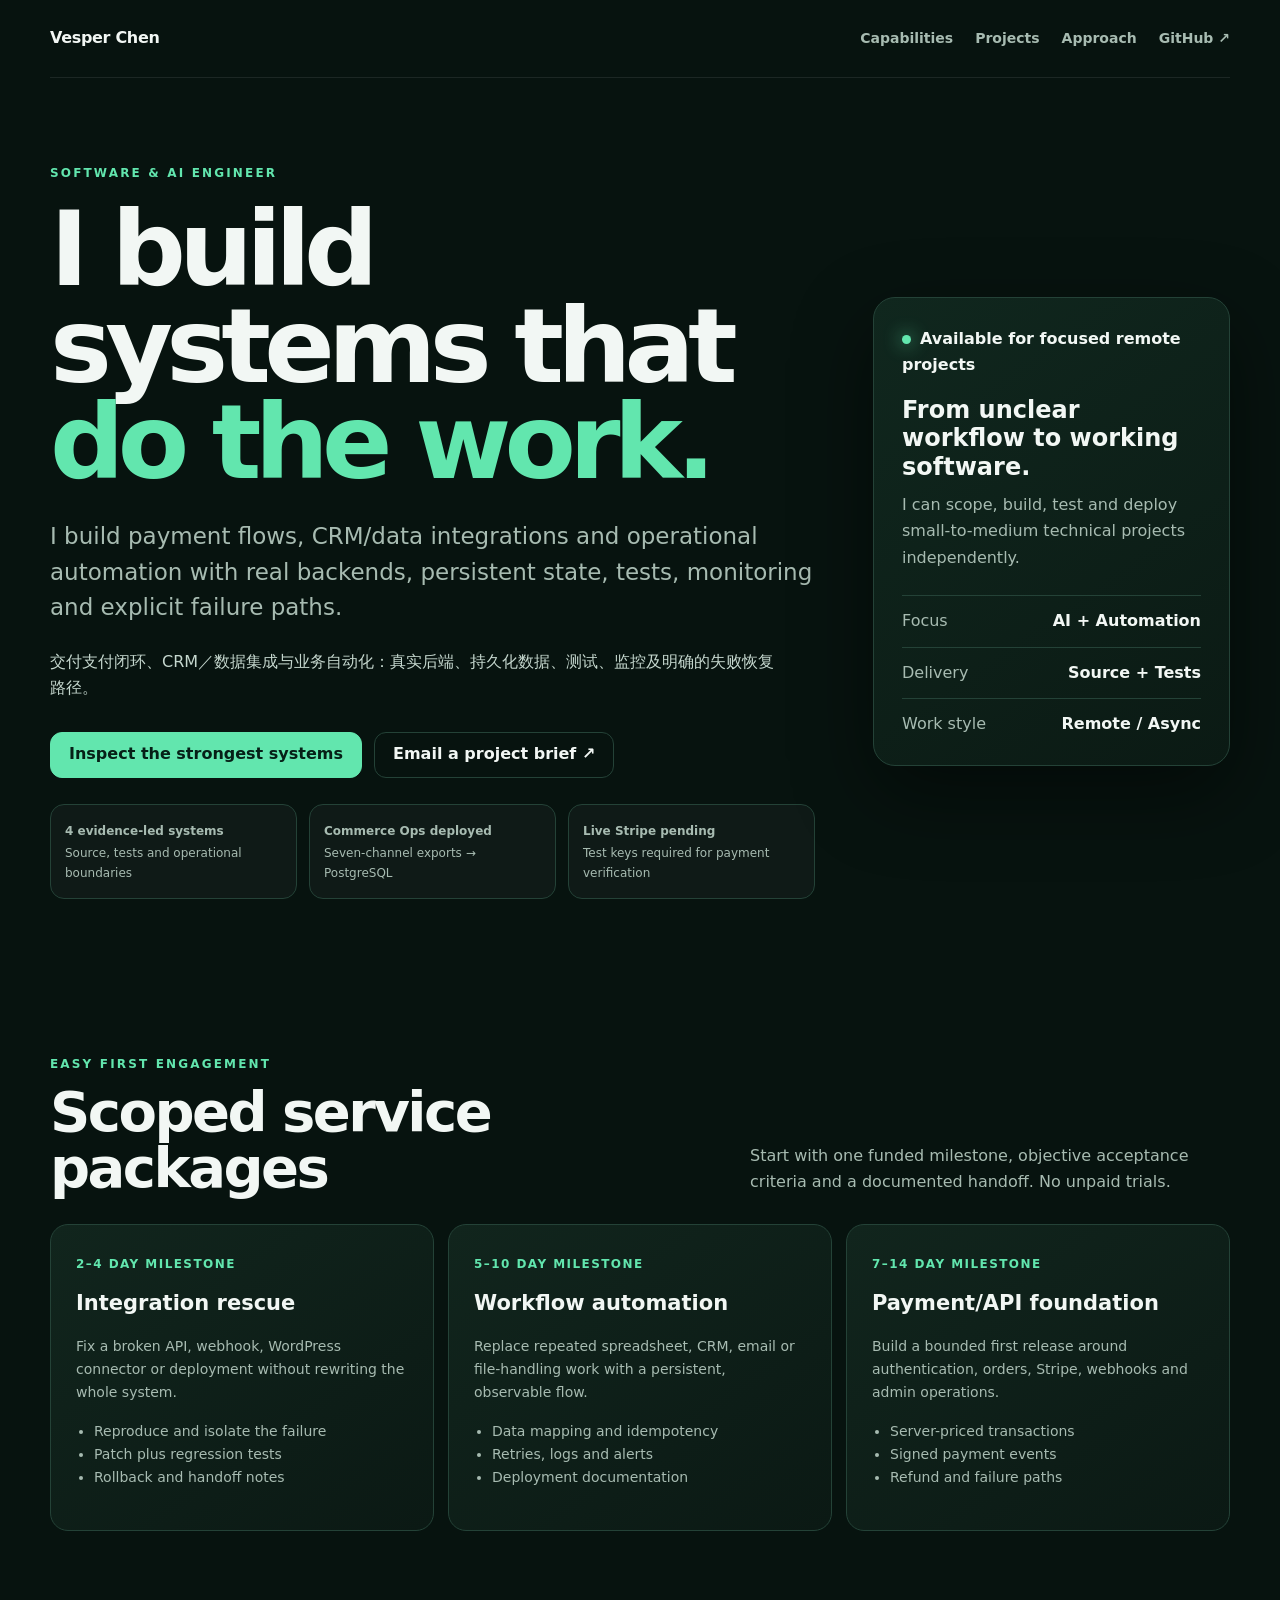
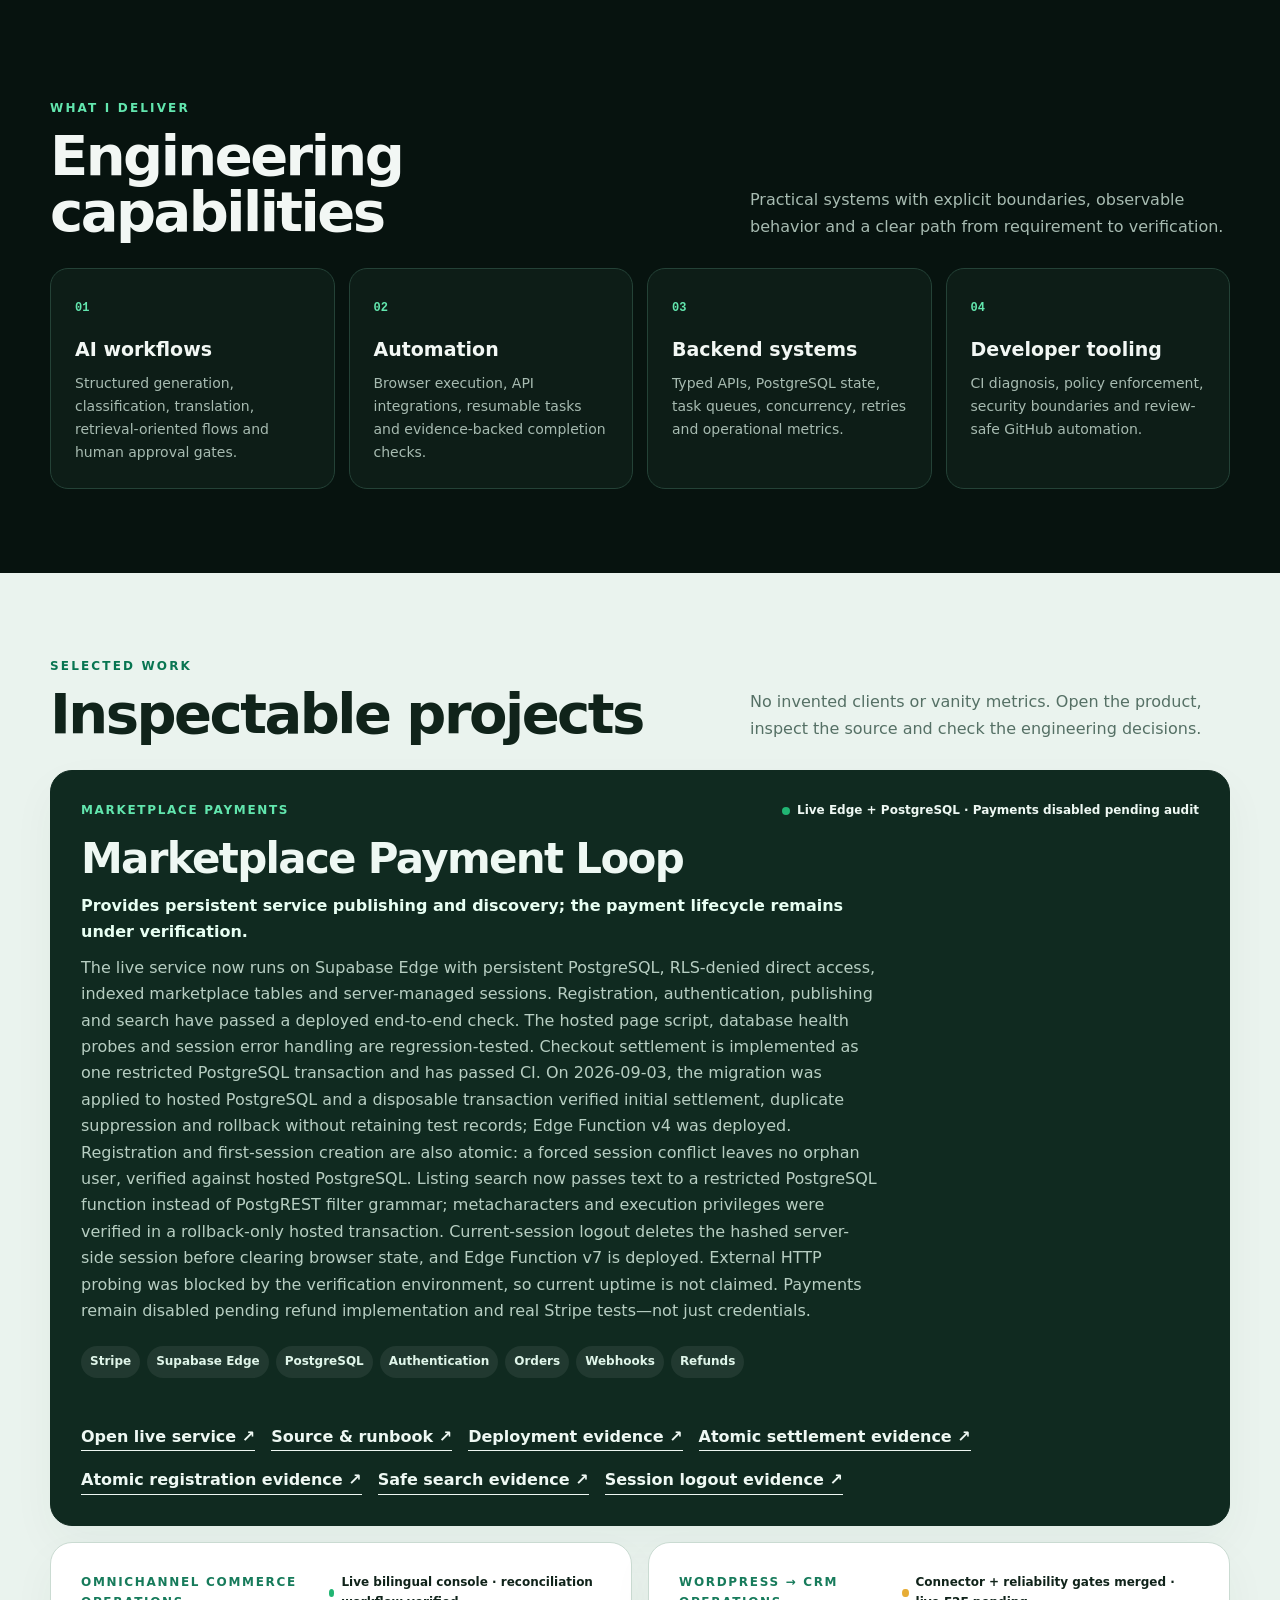
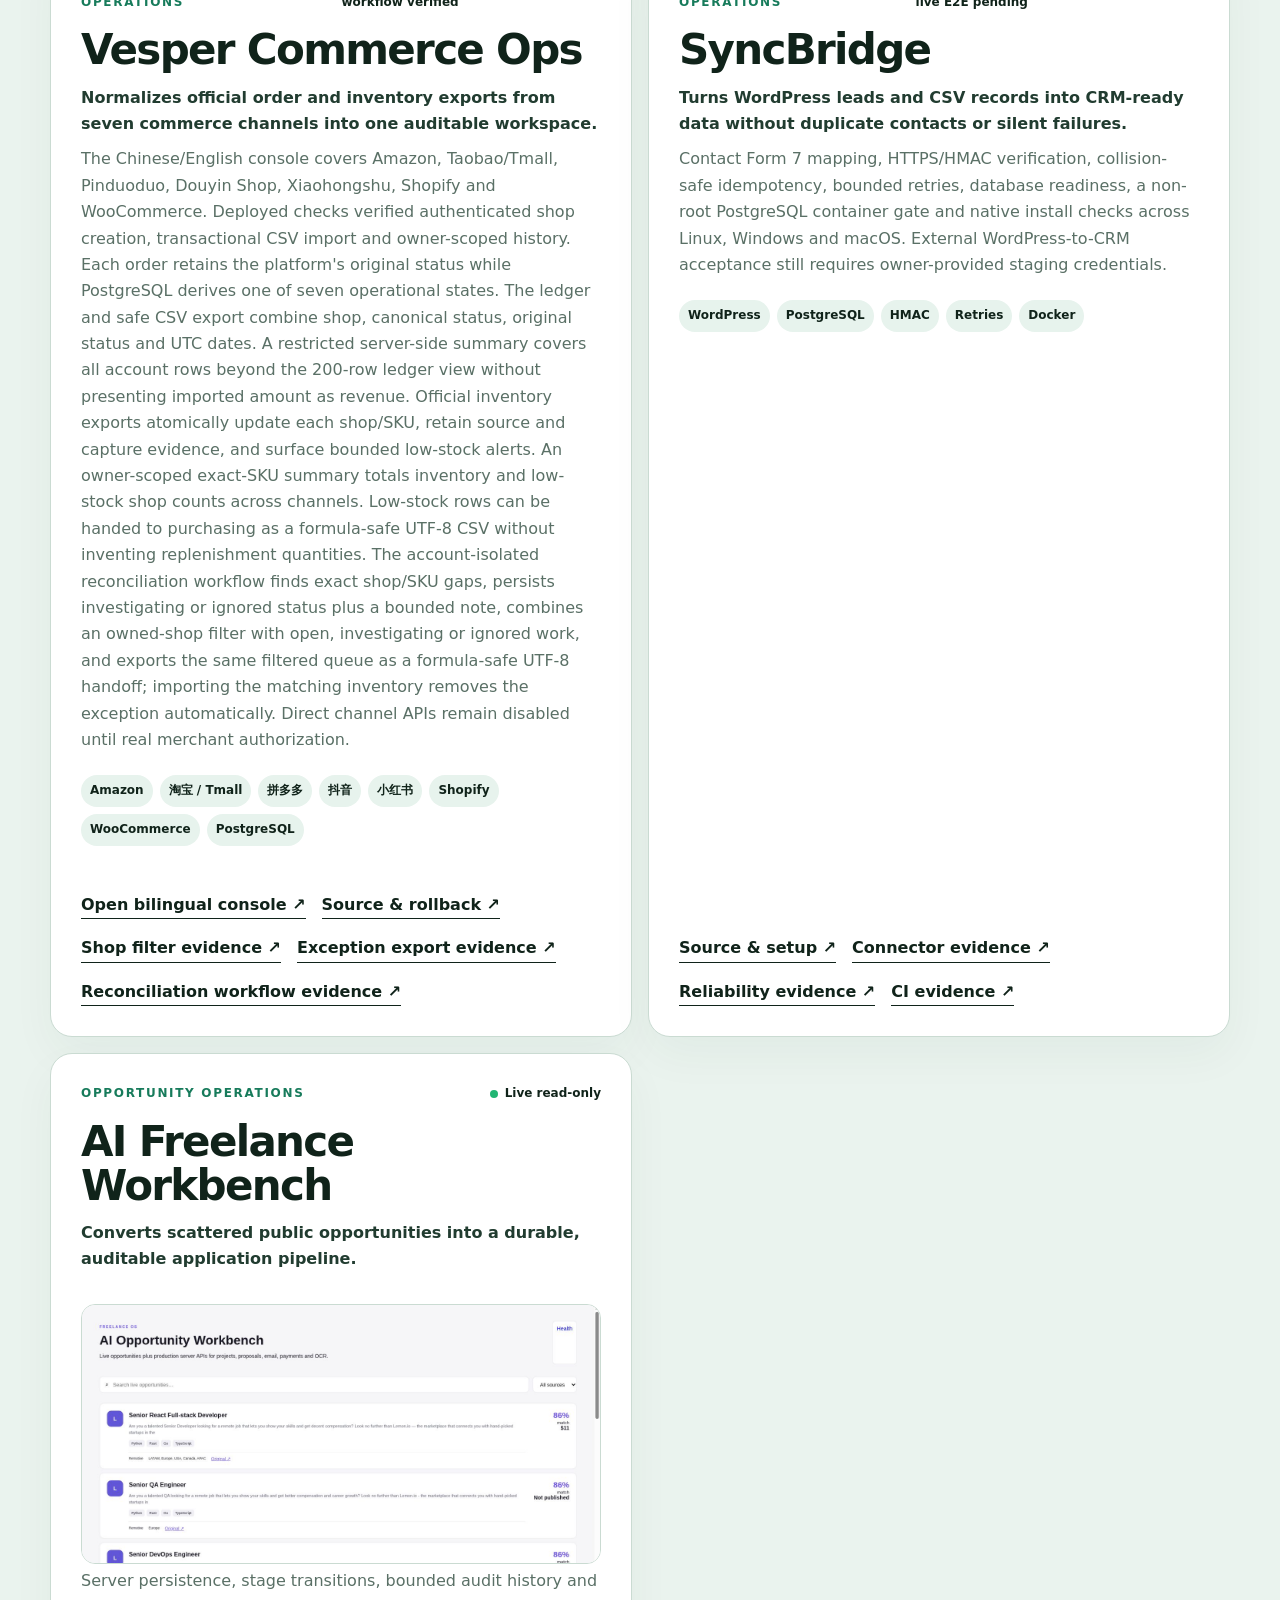
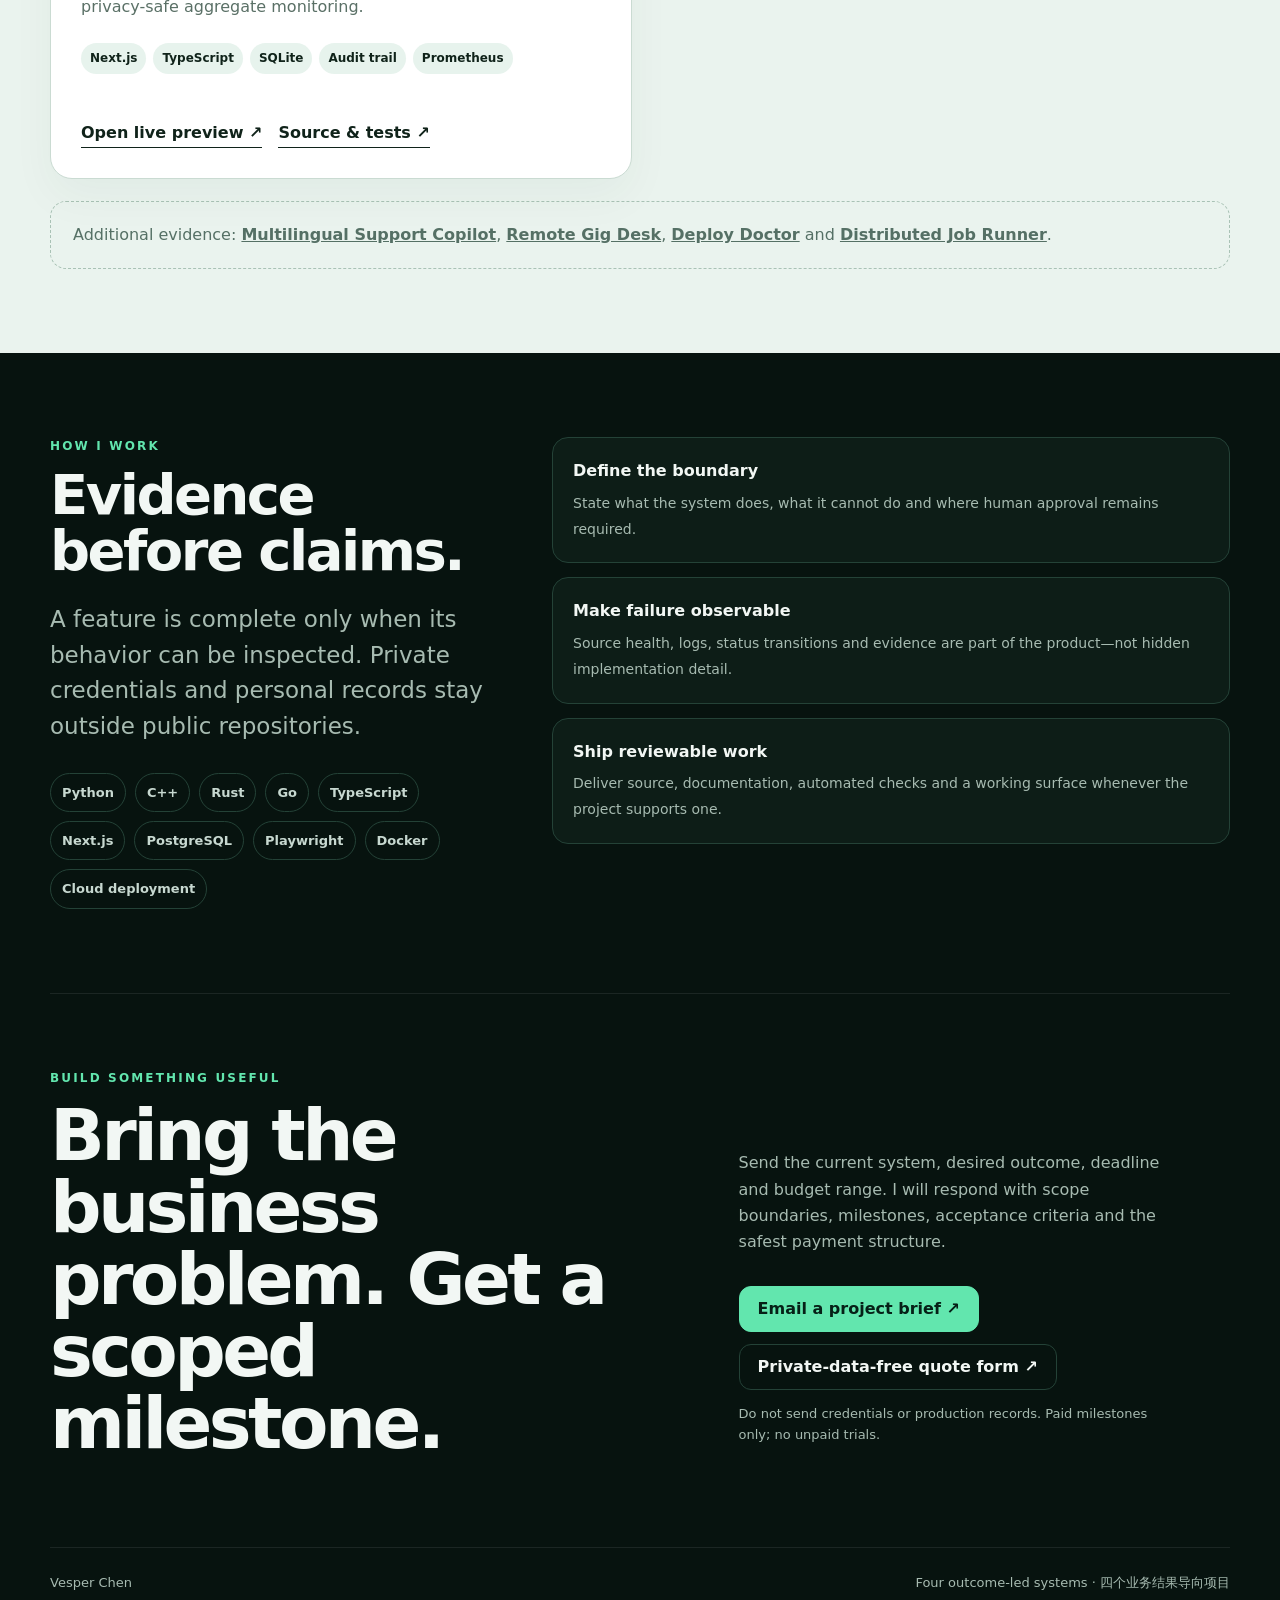
==== commit fd794e40: "Publish SyncBridge reliability evidence" ====
--- a/index.html
+++ b/index.html
@@ -68,7 +68,7 @@
       <div class="project-grid">
         <article class="project featured"><div class="project-top"><span class="project-type">Marketplace payments</span><span class="status">Live Edge + PostgreSQL · Payments disabled pending audit</span></div><h3>Marketplace Payment Loop</h3><p class="outcome">Provides persistent service publishing and discovery; the payment lifecycle remains under verification.</p><p>The live service now runs on Supabase Edge with persistent PostgreSQL, RLS-denied direct access, indexed marketplace tables and server-managed sessions. Registration, authentication, publishing and search have passed a deployed end-to-end check. The hosted page script, database health probes and session error handling are regression-tested. Checkout settlement is implemented as one restricted PostgreSQL transaction and has passed CI. On 2026-09-03, the migration was applied to hosted PostgreSQL and a disposable transaction verified initial settlement, duplicate suppression and rollback without retaining test records; Edge Function v4 was deployed. Registration and first-session creation are also atomic: a forced session conflict leaves no orphan user, verified against hosted PostgreSQL. Listing search now passes text to a restricted PostgreSQL function instead of PostgREST filter grammar; metacharacters and execution privileges were verified in a rollback-only hosted transaction. Current-session logout deletes the hashed server-side session before clearing browser state, and Edge Function v7 is deployed. External HTTP probing was blocked by the verification environment, so current uptime is not claimed. Payments remain disabled pending refund implementation and real Stripe tests—not just credentials.</p><div class="project-tags"><span>Stripe</span><span>Supabase Edge</span><span>PostgreSQL</span><span>Authentication</span><span>Orders</span><span>Webhooks</span><span>Refunds</span></div><div class="project-links"><a href="https://crz0614.github.io/ruozhu-portfolio/marketloop/">Open live service ↗</a><a href="https://github.com/crz0614/marketplace-payment-loop">Source & runbook ↗</a><a href="https://github.com/crz0614/marketplace-payment-loop/pull/3">Deployment evidence ↗</a><a href="https://github.com/crz0614/marketplace-payment-loop/pull/8">Atomic settlement evidence ↗</a><a href="https://github.com/crz0614/marketplace-payment-loop/pull/10">Atomic registration evidence ↗</a><a href="https://github.com/crz0614/marketplace-payment-loop/pull/12">Safe search evidence ↗</a><a href="https://github.com/crz0614/marketplace-payment-loop/pull/14">Session logout evidence ↗</a></div></article>
         <article class="project"><div class="project-top"><span class="project-type">Omnichannel commerce operations</span><span class="status">Live bilingual console · reconciliation workflow verified</span></div><h3>Vesper Commerce Ops</h3><p class="outcome">Normalizes official order and inventory exports from seven commerce channels into one auditable workspace.</p><p>The Chinese/English console covers Amazon, Taobao/Tmall, Pinduoduo, Douyin Shop, Xiaohongshu, Shopify and WooCommerce. Deployed checks verified authenticated shop creation, transactional CSV import and owner-scoped history. Each order retains the platform's original status while PostgreSQL derives one of seven operational states. The ledger and safe CSV export combine shop, canonical status, original status and UTC dates. A restricted server-side summary covers all account rows beyond the 200-row ledger view without presenting imported amount as revenue. Official inventory exports atomically update each shop/SKU, retain source and capture evidence, and surface bounded low-stock alerts. An owner-scoped exact-SKU summary totals inventory and low-stock shop counts across channels. Low-stock rows can be handed to purchasing as a formula-safe UTF-8 CSV without inventing replenishment quantities. The account-isolated reconciliation workflow finds exact shop/SKU gaps, persists investigating or ignored status plus a bounded note, combines an owned-shop filter with open, investigating or ignored work, and exports the same filtered queue as a formula-safe UTF-8 handoff; importing the matching inventory removes the exception automatically. Direct channel APIs remain disabled until real merchant authorization.</p><div class="project-tags"><span>Amazon</span><span>淘宝 / Tmall</span><span>拼多多</span><span>抖音</span><span>小红书</span><span>Shopify</span><span>WooCommerce</span><span>PostgreSQL</span></div><div class="project-links"><a href="https://crz0614.github.io/ruozhu-portfolio/commerce-ops/">Open bilingual console ↗</a><a href="https://github.com/crz0614/marketplace-payment-loop">Source & rollback ↗</a><a href="https://github.com/crz0614/marketplace-payment-loop/pull/37">Shop filter evidence ↗</a><a href="https://github.com/crz0614/marketplace-payment-loop/pull/36">Exception export evidence ↗</a><a href="https://github.com/crz0614/marketplace-payment-loop/pull/34">Reconciliation workflow evidence ↗</a></div></article>
-        <article class="project"><div class="project-top"><span class="project-type">WordPress → CRM operations</span><span class="status pending">Connector merged · live E2E pending</span></div><h3>SyncBridge</h3><p class="outcome">Turns WordPress leads and CSV records into CRM-ready data without duplicate contacts or silent failures.</p><p>Contact Form 7 mapping, HTTPS/HMAC verification, PostgreSQL-backed idempotency, retry recovery and cross-platform deployment documentation.</p><div class="project-tags"><span>WordPress</span><span>PostgreSQL</span><span>HMAC</span><span>Retries</span><span>Docker</span></div><div class="project-links"><a href="https://github.com/crz0614/syncbridge">Source & setup ↗</a><a href="https://github.com/crz0614/syncbridge/pull/3">Merged connector ↗</a></div></article>
+        <article class="project"><div class="project-top"><span class="project-type">WordPress → CRM operations</span><span class="status pending">Connector + reliability gates merged · live E2E pending</span></div><h3>SyncBridge</h3><p class="outcome">Turns WordPress leads and CSV records into CRM-ready data without duplicate contacts or silent failures.</p><p>Contact Form 7 mapping, HTTPS/HMAC verification, collision-safe idempotency, bounded retries, database readiness, a non-root PostgreSQL container gate and native install checks across Linux, Windows and macOS. External WordPress-to-CRM acceptance still requires owner-provided staging credentials.</p><div class="project-tags"><span>WordPress</span><span>PostgreSQL</span><span>HMAC</span><span>Retries</span><span>Docker</span></div><div class="project-links"><a href="https://github.com/crz0614/syncbridge">Source & setup ↗</a><a href="https://github.com/crz0614/syncbridge/pull/3">Connector evidence ↗</a><a href="https://github.com/crz0614/syncbridge/pull/10">Reliability evidence ↗</a><a href="https://github.com/crz0614/syncbridge/actions/runs/33541380494">CI evidence ↗</a></div></article>
         <article class="project"><div class="project-top"><span class="project-type">Opportunity operations</span><span class="status">Live read-only</span></div><h3>AI Freelance Workbench</h3><p class="outcome">Converts scattered public opportunities into a durable, auditable application pipeline.</p><img class="project-shot" src="assets/ai-workbench.jpg" alt="AI Freelance Workbench live opportunity dashboard" loading="lazy"><p>Server persistence, stage transitions, bounded audit history and privacy-safe aggregate monitoring.</p><div class="project-tags"><span>Next.js</span><span>TypeScript</span><span>SQLite</span><span>Audit trail</span><span>Prometheus</span></div><div class="project-links"><a href="https://ai-freelance-workbench.vercel.app">Open live preview ↗</a><a href="https://github.com/crz0614/ai-freelance-workbench">Source & tests ↗</a></div></article>
       </div>
       <div class="more-work">Additional evidence: <a href="https://github.com/crz0614/multilingual-support-copilot">Multilingual Support Copilot</a>, <a href="https://github.com/crz0614/remote-gig-desk-vercel">Remote Gig Desk</a>, <a href="https://github.com/crz0614/ruozhu-deploy-doctor">Deploy Doctor</a> and <a href="https://github.com/crz0614/distributed-job-runner">Distributed Job Runner</a>.</div>
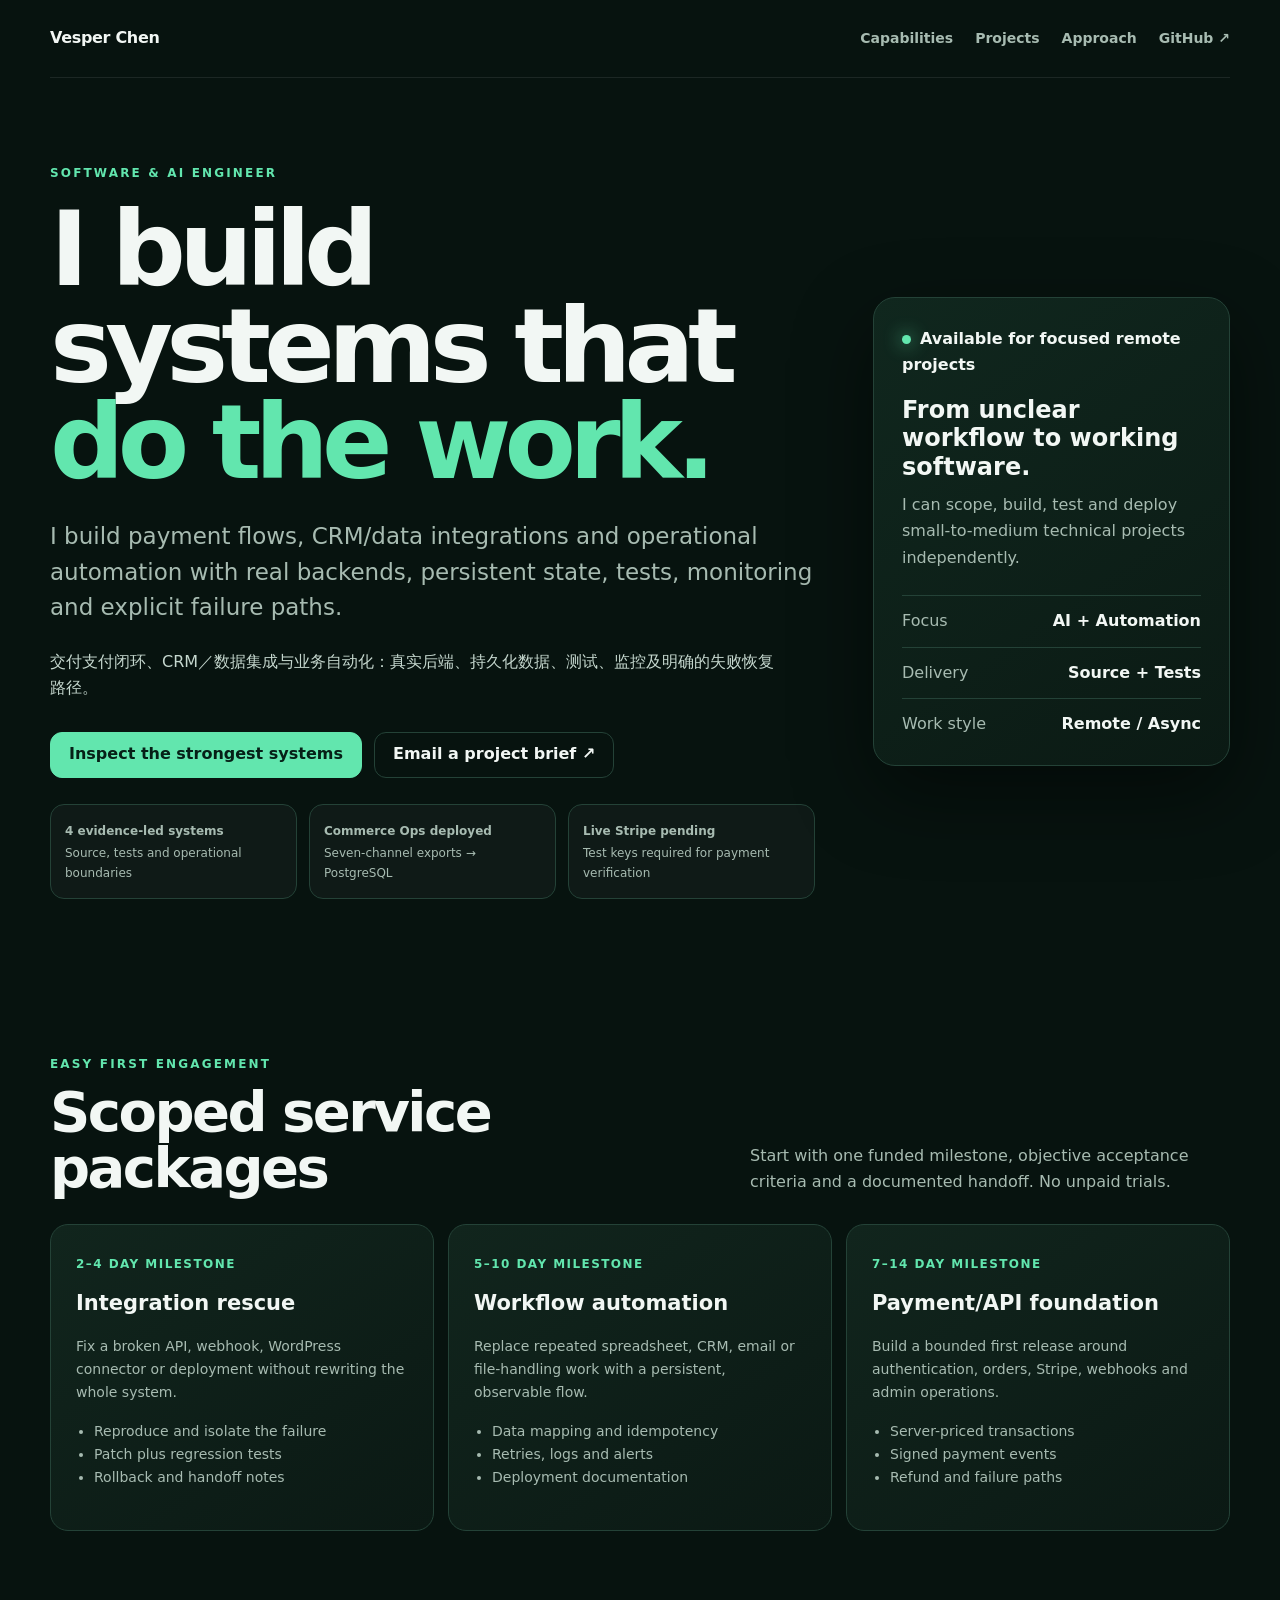
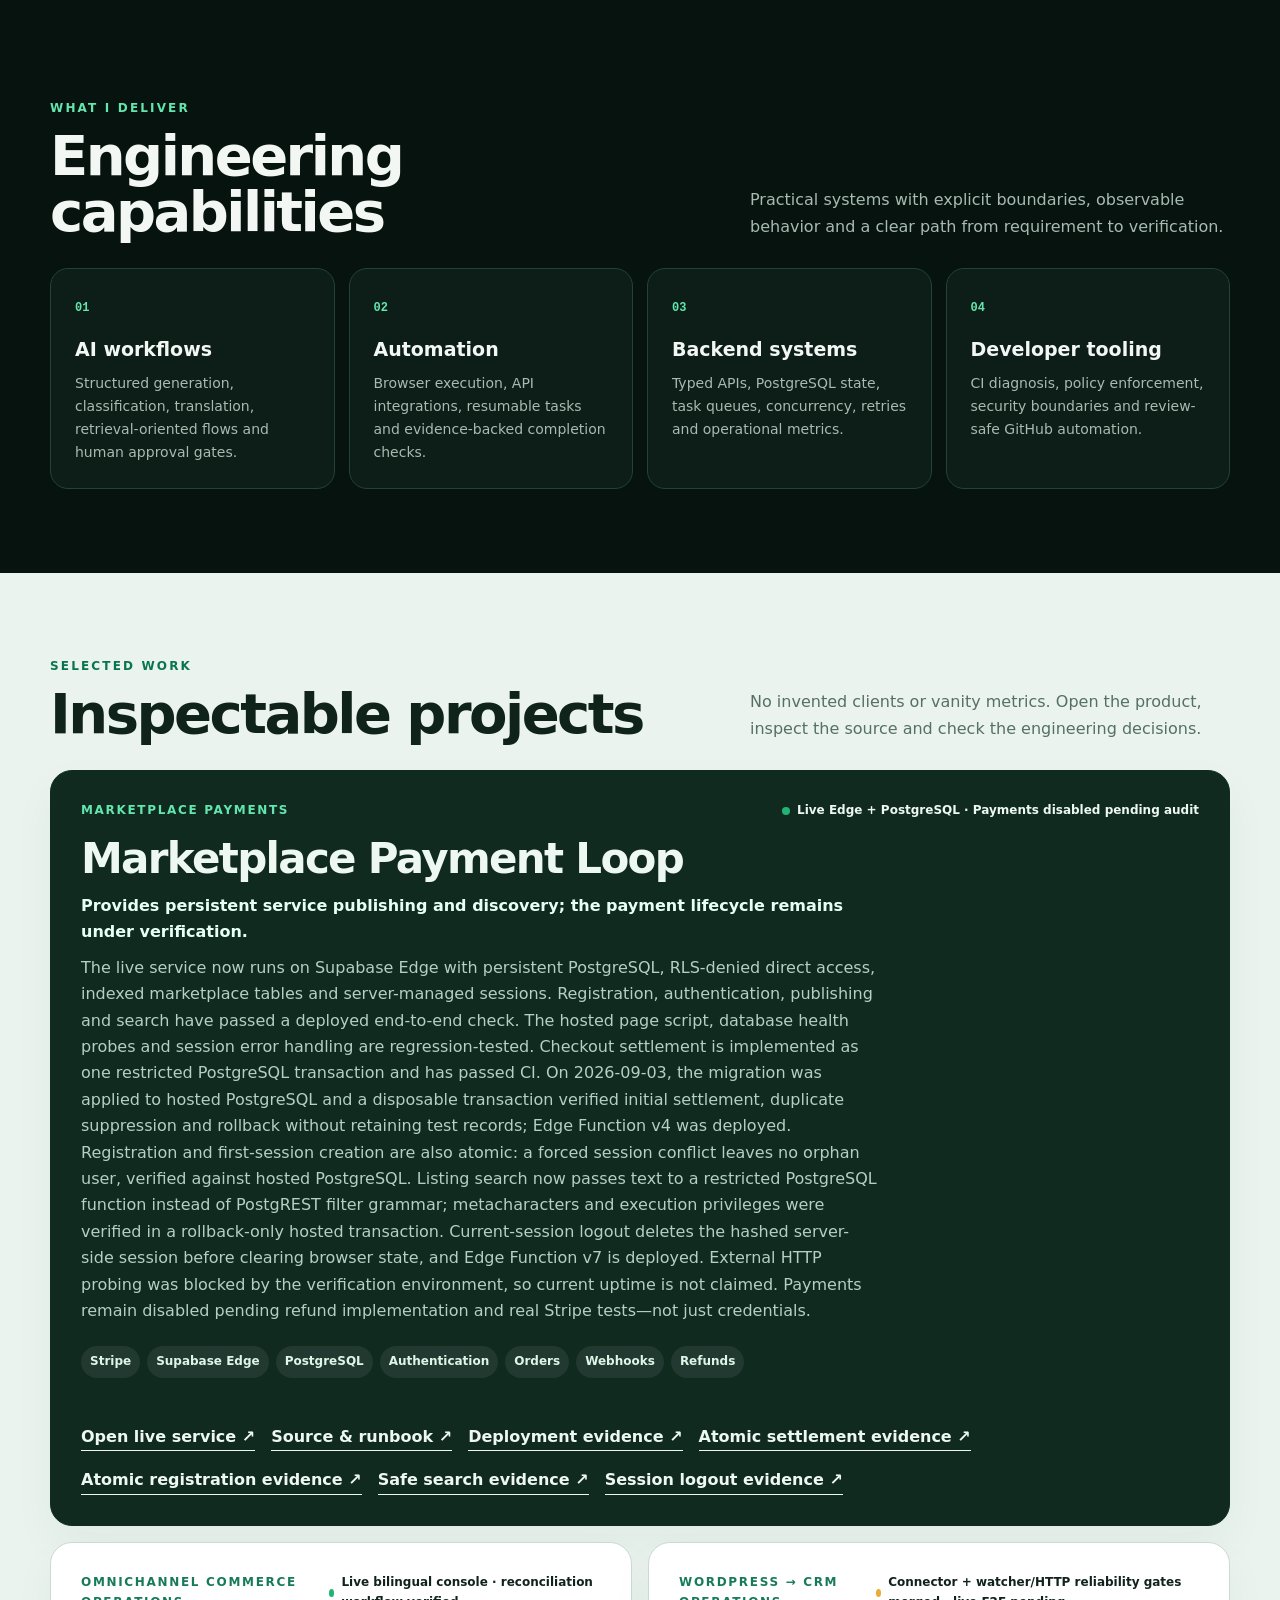
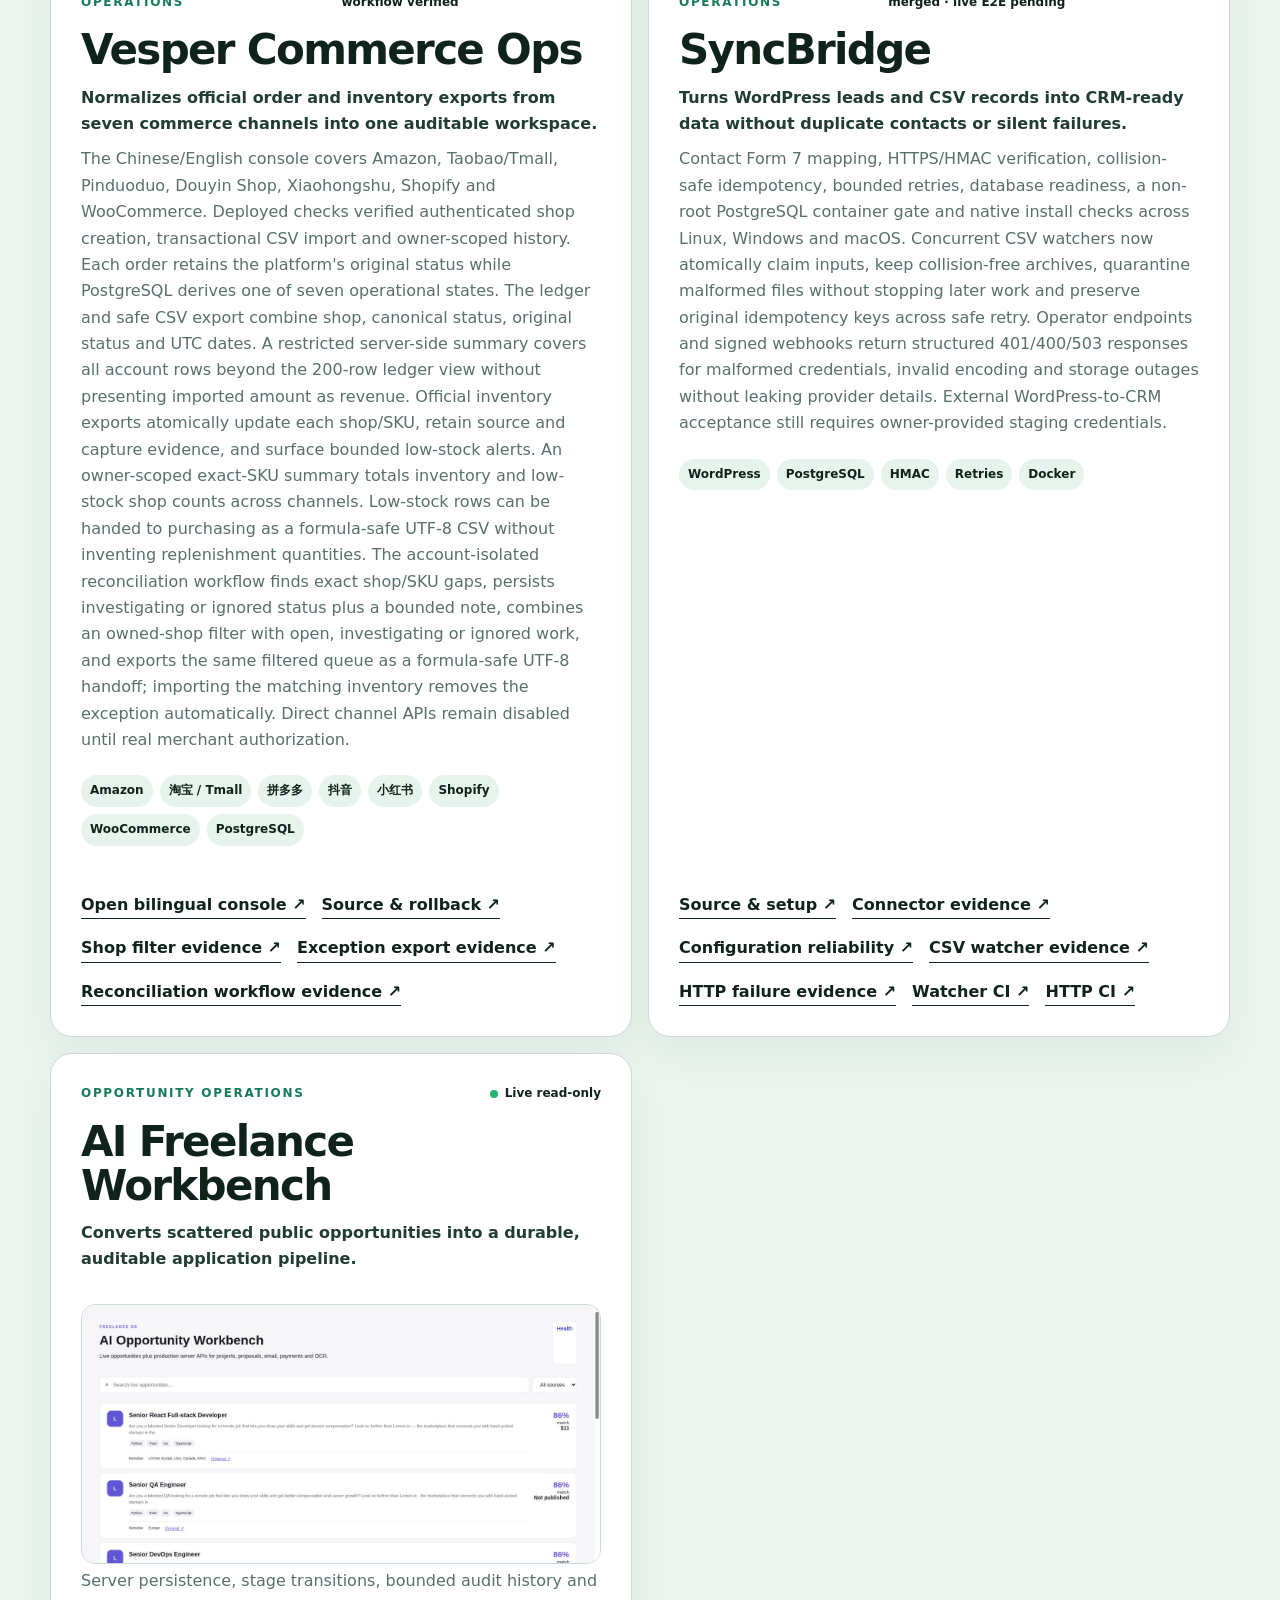
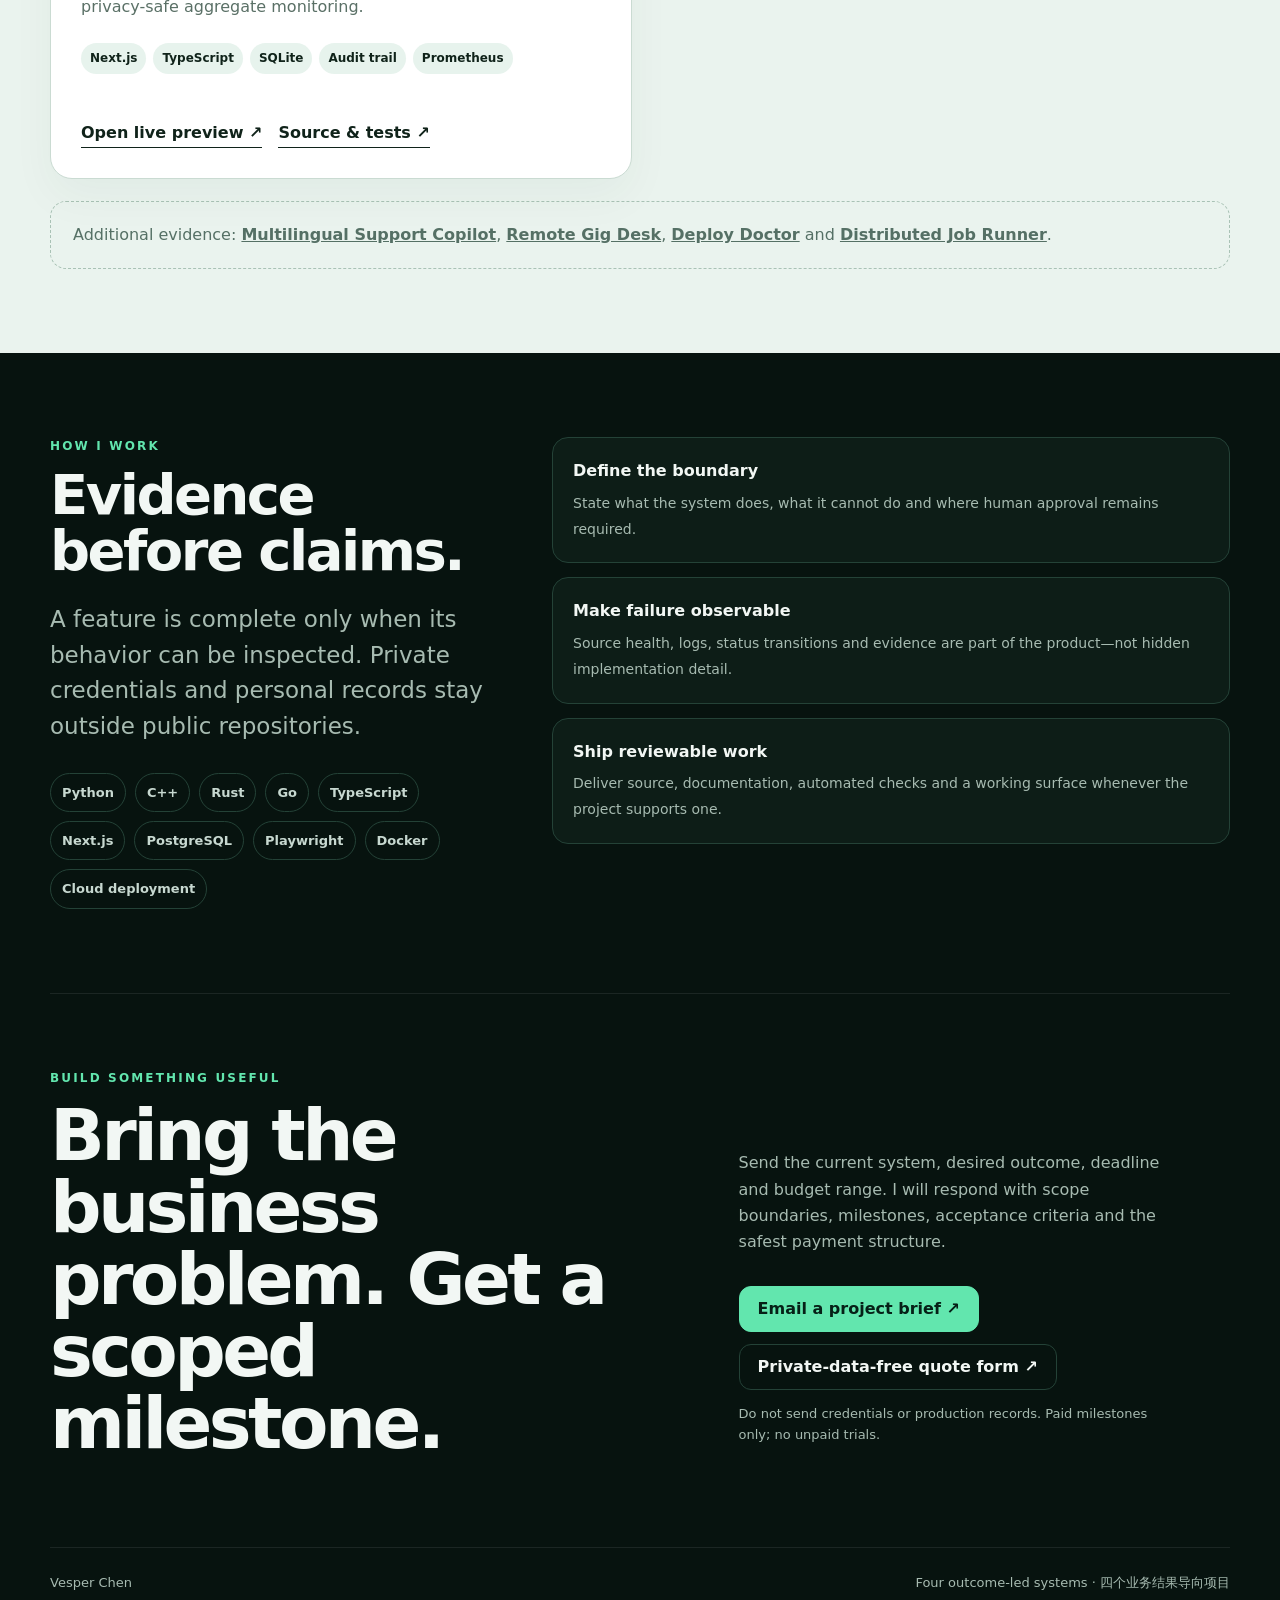
==== commit 9561719b: "docs: publish SyncBridge watcher and HTTP reliability evidence" ====
--- a/index.html
+++ b/index.html
@@ -68,7 +68,7 @@
       <div class="project-grid">
         <article class="project featured"><div class="project-top"><span class="project-type">Marketplace payments</span><span class="status">Live Edge + PostgreSQL · Payments disabled pending audit</span></div><h3>Marketplace Payment Loop</h3><p class="outcome">Provides persistent service publishing and discovery; the payment lifecycle remains under verification.</p><p>The live service now runs on Supabase Edge with persistent PostgreSQL, RLS-denied direct access, indexed marketplace tables and server-managed sessions. Registration, authentication, publishing and search have passed a deployed end-to-end check. The hosted page script, database health probes and session error handling are regression-tested. Checkout settlement is implemented as one restricted PostgreSQL transaction and has passed CI. On 2026-09-03, the migration was applied to hosted PostgreSQL and a disposable transaction verified initial settlement, duplicate suppression and rollback without retaining test records; Edge Function v4 was deployed. Registration and first-session creation are also atomic: a forced session conflict leaves no orphan user, verified against hosted PostgreSQL. Listing search now passes text to a restricted PostgreSQL function instead of PostgREST filter grammar; metacharacters and execution privileges were verified in a rollback-only hosted transaction. Current-session logout deletes the hashed server-side session before clearing browser state, and Edge Function v7 is deployed. External HTTP probing was blocked by the verification environment, so current uptime is not claimed. Payments remain disabled pending refund implementation and real Stripe tests—not just credentials.</p><div class="project-tags"><span>Stripe</span><span>Supabase Edge</span><span>PostgreSQL</span><span>Authentication</span><span>Orders</span><span>Webhooks</span><span>Refunds</span></div><div class="project-links"><a href="https://crz0614.github.io/ruozhu-portfolio/marketloop/">Open live service ↗</a><a href="https://github.com/crz0614/marketplace-payment-loop">Source & runbook ↗</a><a href="https://github.com/crz0614/marketplace-payment-loop/pull/3">Deployment evidence ↗</a><a href="https://github.com/crz0614/marketplace-payment-loop/pull/8">Atomic settlement evidence ↗</a><a href="https://github.com/crz0614/marketplace-payment-loop/pull/10">Atomic registration evidence ↗</a><a href="https://github.com/crz0614/marketplace-payment-loop/pull/12">Safe search evidence ↗</a><a href="https://github.com/crz0614/marketplace-payment-loop/pull/14">Session logout evidence ↗</a></div></article>
         <article class="project"><div class="project-top"><span class="project-type">Omnichannel commerce operations</span><span class="status">Live bilingual console · reconciliation workflow verified</span></div><h3>Vesper Commerce Ops</h3><p class="outcome">Normalizes official order and inventory exports from seven commerce channels into one auditable workspace.</p><p>The Chinese/English console covers Amazon, Taobao/Tmall, Pinduoduo, Douyin Shop, Xiaohongshu, Shopify and WooCommerce. Deployed checks verified authenticated shop creation, transactional CSV import and owner-scoped history. Each order retains the platform's original status while PostgreSQL derives one of seven operational states. The ledger and safe CSV export combine shop, canonical status, original status and UTC dates. A restricted server-side summary covers all account rows beyond the 200-row ledger view without presenting imported amount as revenue. Official inventory exports atomically update each shop/SKU, retain source and capture evidence, and surface bounded low-stock alerts. An owner-scoped exact-SKU summary totals inventory and low-stock shop counts across channels. Low-stock rows can be handed to purchasing as a formula-safe UTF-8 CSV without inventing replenishment quantities. The account-isolated reconciliation workflow finds exact shop/SKU gaps, persists investigating or ignored status plus a bounded note, combines an owned-shop filter with open, investigating or ignored work, and exports the same filtered queue as a formula-safe UTF-8 handoff; importing the matching inventory removes the exception automatically. Direct channel APIs remain disabled until real merchant authorization.</p><div class="project-tags"><span>Amazon</span><span>淘宝 / Tmall</span><span>拼多多</span><span>抖音</span><span>小红书</span><span>Shopify</span><span>WooCommerce</span><span>PostgreSQL</span></div><div class="project-links"><a href="https://crz0614.github.io/ruozhu-portfolio/commerce-ops/">Open bilingual console ↗</a><a href="https://github.com/crz0614/marketplace-payment-loop">Source & rollback ↗</a><a href="https://github.com/crz0614/marketplace-payment-loop/pull/37">Shop filter evidence ↗</a><a href="https://github.com/crz0614/marketplace-payment-loop/pull/36">Exception export evidence ↗</a><a href="https://github.com/crz0614/marketplace-payment-loop/pull/34">Reconciliation workflow evidence ↗</a></div></article>
-        <article class="project"><div class="project-top"><span class="project-type">WordPress → CRM operations</span><span class="status pending">Connector + reliability gates merged · live E2E pending</span></div><h3>SyncBridge</h3><p class="outcome">Turns WordPress leads and CSV records into CRM-ready data without duplicate contacts or silent failures.</p><p>Contact Form 7 mapping, HTTPS/HMAC verification, collision-safe idempotency, bounded retries, database readiness, a non-root PostgreSQL container gate and native install checks across Linux, Windows and macOS. External WordPress-to-CRM acceptance still requires owner-provided staging credentials.</p><div class="project-tags"><span>WordPress</span><span>PostgreSQL</span><span>HMAC</span><span>Retries</span><span>Docker</span></div><div class="project-links"><a href="https://github.com/crz0614/syncbridge">Source & setup ↗</a><a href="https://github.com/crz0614/syncbridge/pull/3">Connector evidence ↗</a><a href="https://github.com/crz0614/syncbridge/pull/10">Reliability evidence ↗</a><a href="https://github.com/crz0614/syncbridge/actions/runs/33541380494">CI evidence ↗</a></div></article>
+        <article class="project"><div class="project-top"><span class="project-type">WordPress → CRM operations</span><span class="status pending">Connector + watcher/HTTP reliability gates merged · live E2E pending</span></div><h3>SyncBridge</h3><p class="outcome">Turns WordPress leads and CSV records into CRM-ready data without duplicate contacts or silent failures.</p><p>Contact Form 7 mapping, HTTPS/HMAC verification, collision-safe idempotency, bounded retries, database readiness, a non-root PostgreSQL container gate and native install checks across Linux, Windows and macOS. Concurrent CSV watchers now atomically claim inputs, keep collision-free archives, quarantine malformed files without stopping later work and preserve original idempotency keys across safe retry. Operator endpoints and signed webhooks return structured 401/400/503 responses for malformed credentials, invalid encoding and storage outages without leaking provider details. External WordPress-to-CRM acceptance still requires owner-provided staging credentials.</p><div class="project-tags"><span>WordPress</span><span>PostgreSQL</span><span>HMAC</span><span>Retries</span><span>Docker</span></div><div class="project-links"><a href="https://github.com/crz0614/syncbridge">Source & setup ↗</a><a href="https://github.com/crz0614/syncbridge/pull/3">Connector evidence ↗</a><a href="https://github.com/crz0614/syncbridge/pull/10">Configuration reliability ↗</a><a href="https://github.com/crz0614/syncbridge/pull/11">CSV watcher evidence ↗</a><a href="https://github.com/crz0614/syncbridge/pull/12">HTTP failure evidence ↗</a><a href="https://github.com/crz0614/syncbridge/actions/runs/33547111760">Watcher CI ↗</a><a href="https://github.com/crz0614/syncbridge/actions/runs/33554481384">HTTP CI ↗</a></div></article>
         <article class="project"><div class="project-top"><span class="project-type">Opportunity operations</span><span class="status">Live read-only</span></div><h3>AI Freelance Workbench</h3><p class="outcome">Converts scattered public opportunities into a durable, auditable application pipeline.</p><img class="project-shot" src="assets/ai-workbench.jpg" alt="AI Freelance Workbench live opportunity dashboard" loading="lazy"><p>Server persistence, stage transitions, bounded audit history and privacy-safe aggregate monitoring.</p><div class="project-tags"><span>Next.js</span><span>TypeScript</span><span>SQLite</span><span>Audit trail</span><span>Prometheus</span></div><div class="project-links"><a href="https://ai-freelance-workbench.vercel.app">Open live preview ↗</a><a href="https://github.com/crz0614/ai-freelance-workbench">Source & tests ↗</a></div></article>
       </div>
       <div class="more-work">Additional evidence: <a href="https://github.com/crz0614/multilingual-support-copilot">Multilingual Support Copilot</a>, <a href="https://github.com/crz0614/remote-gig-desk-vercel">Remote Gig Desk</a>, <a href="https://github.com/crz0614/ruozhu-deploy-doctor">Deploy Doctor</a> and <a href="https://github.com/crz0614/distributed-job-runner">Distributed Job Runner</a>.</div>
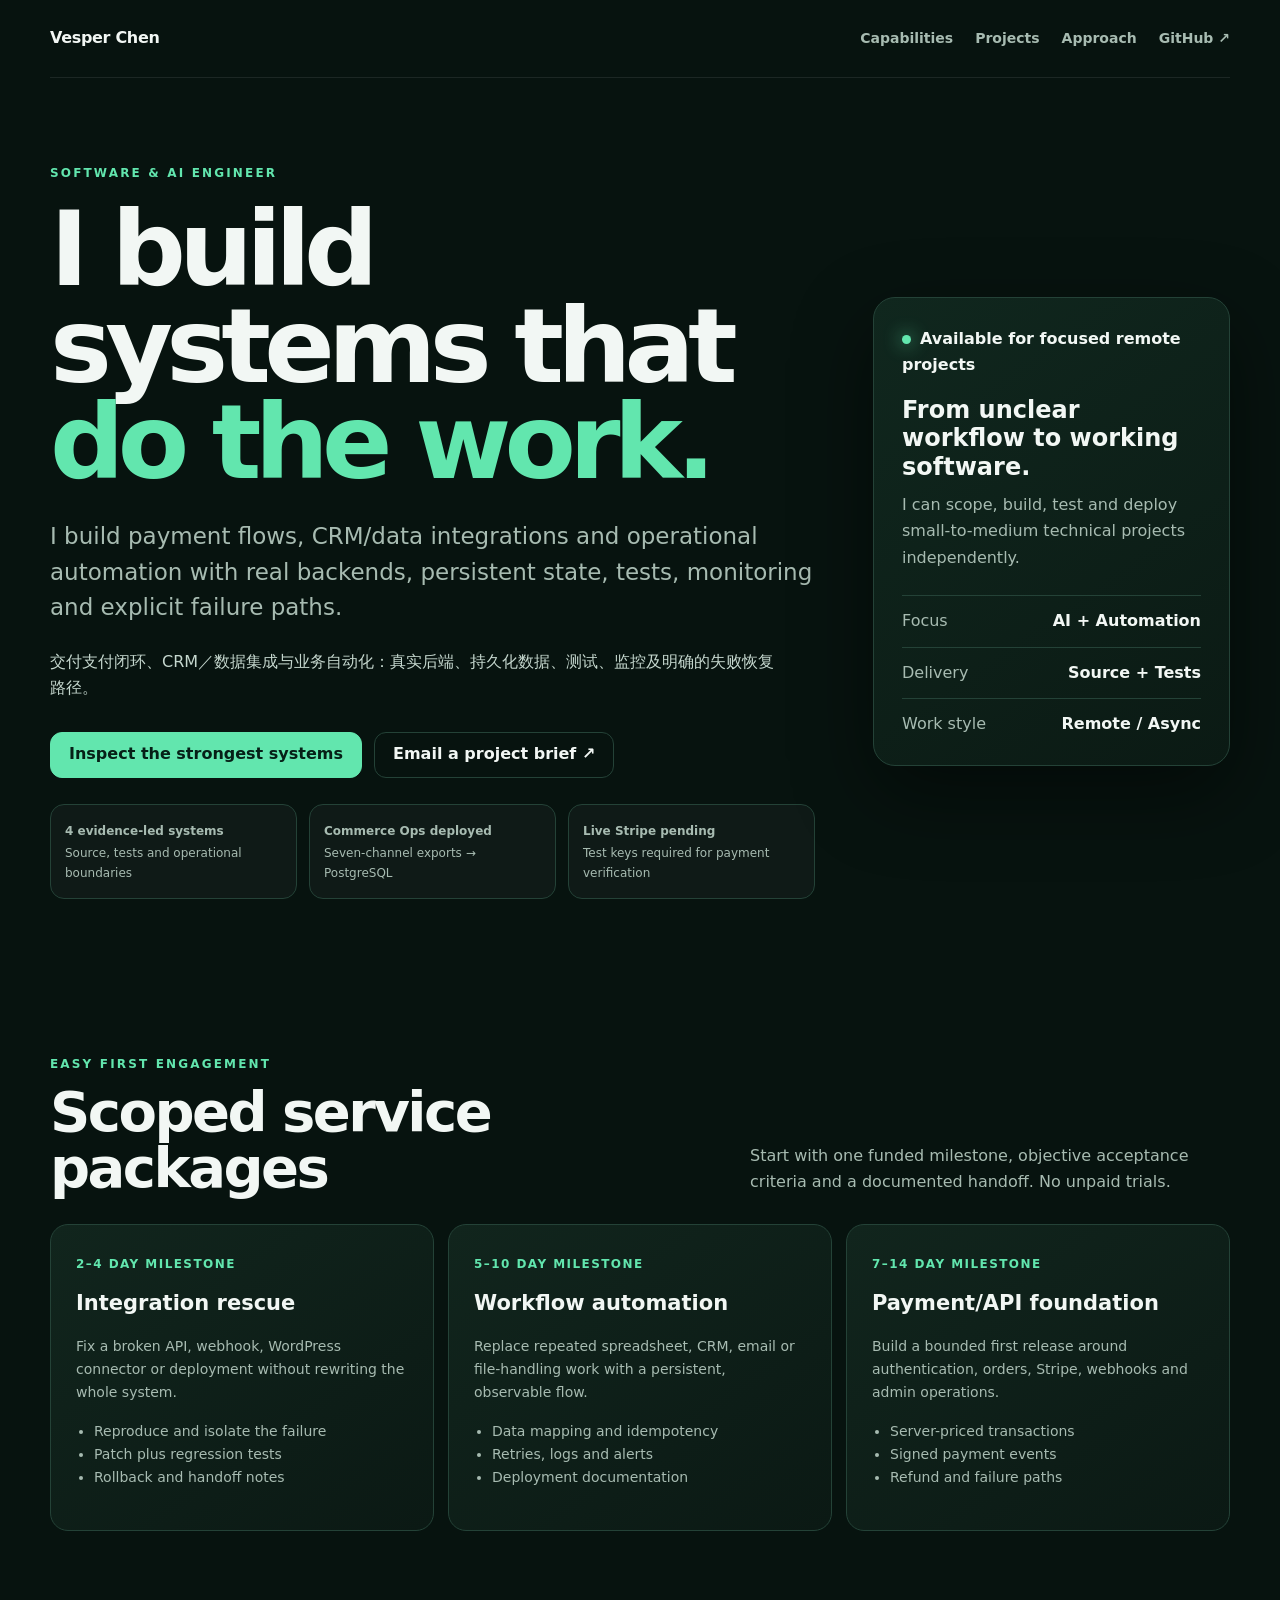
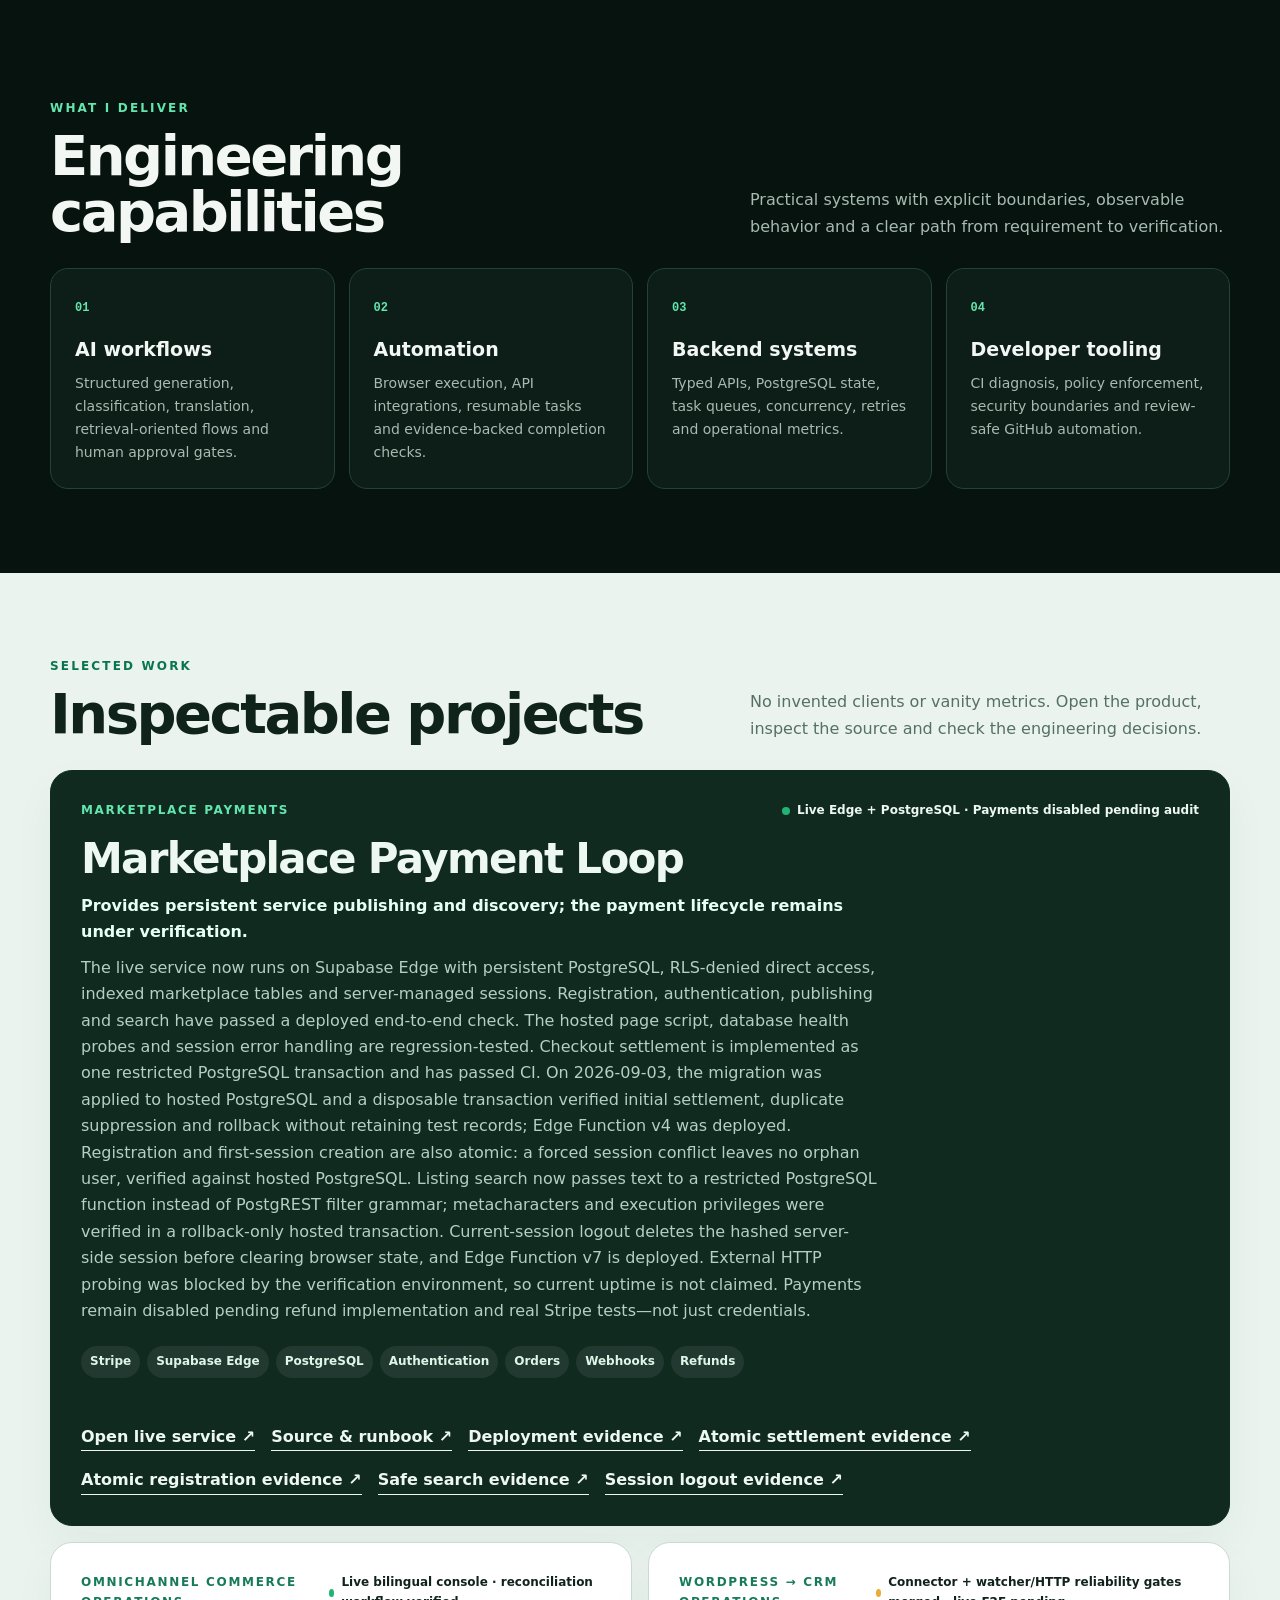
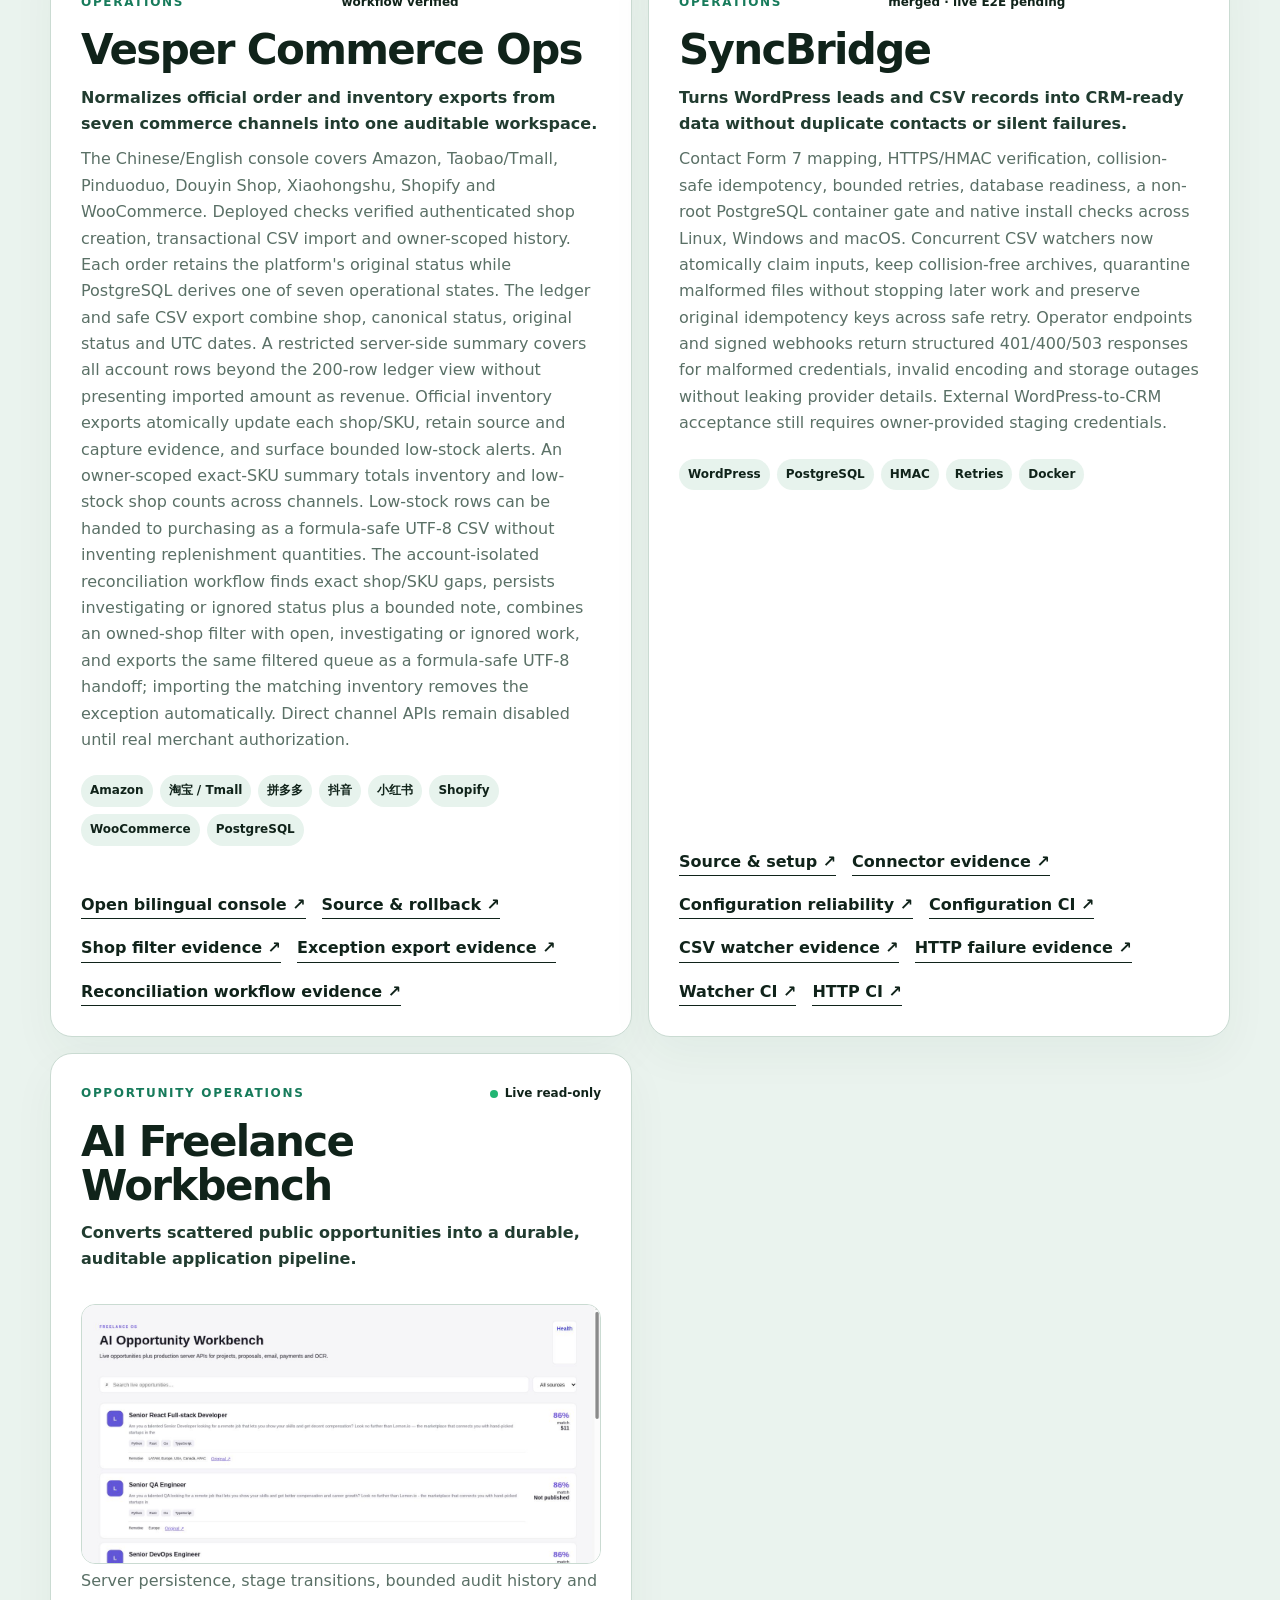
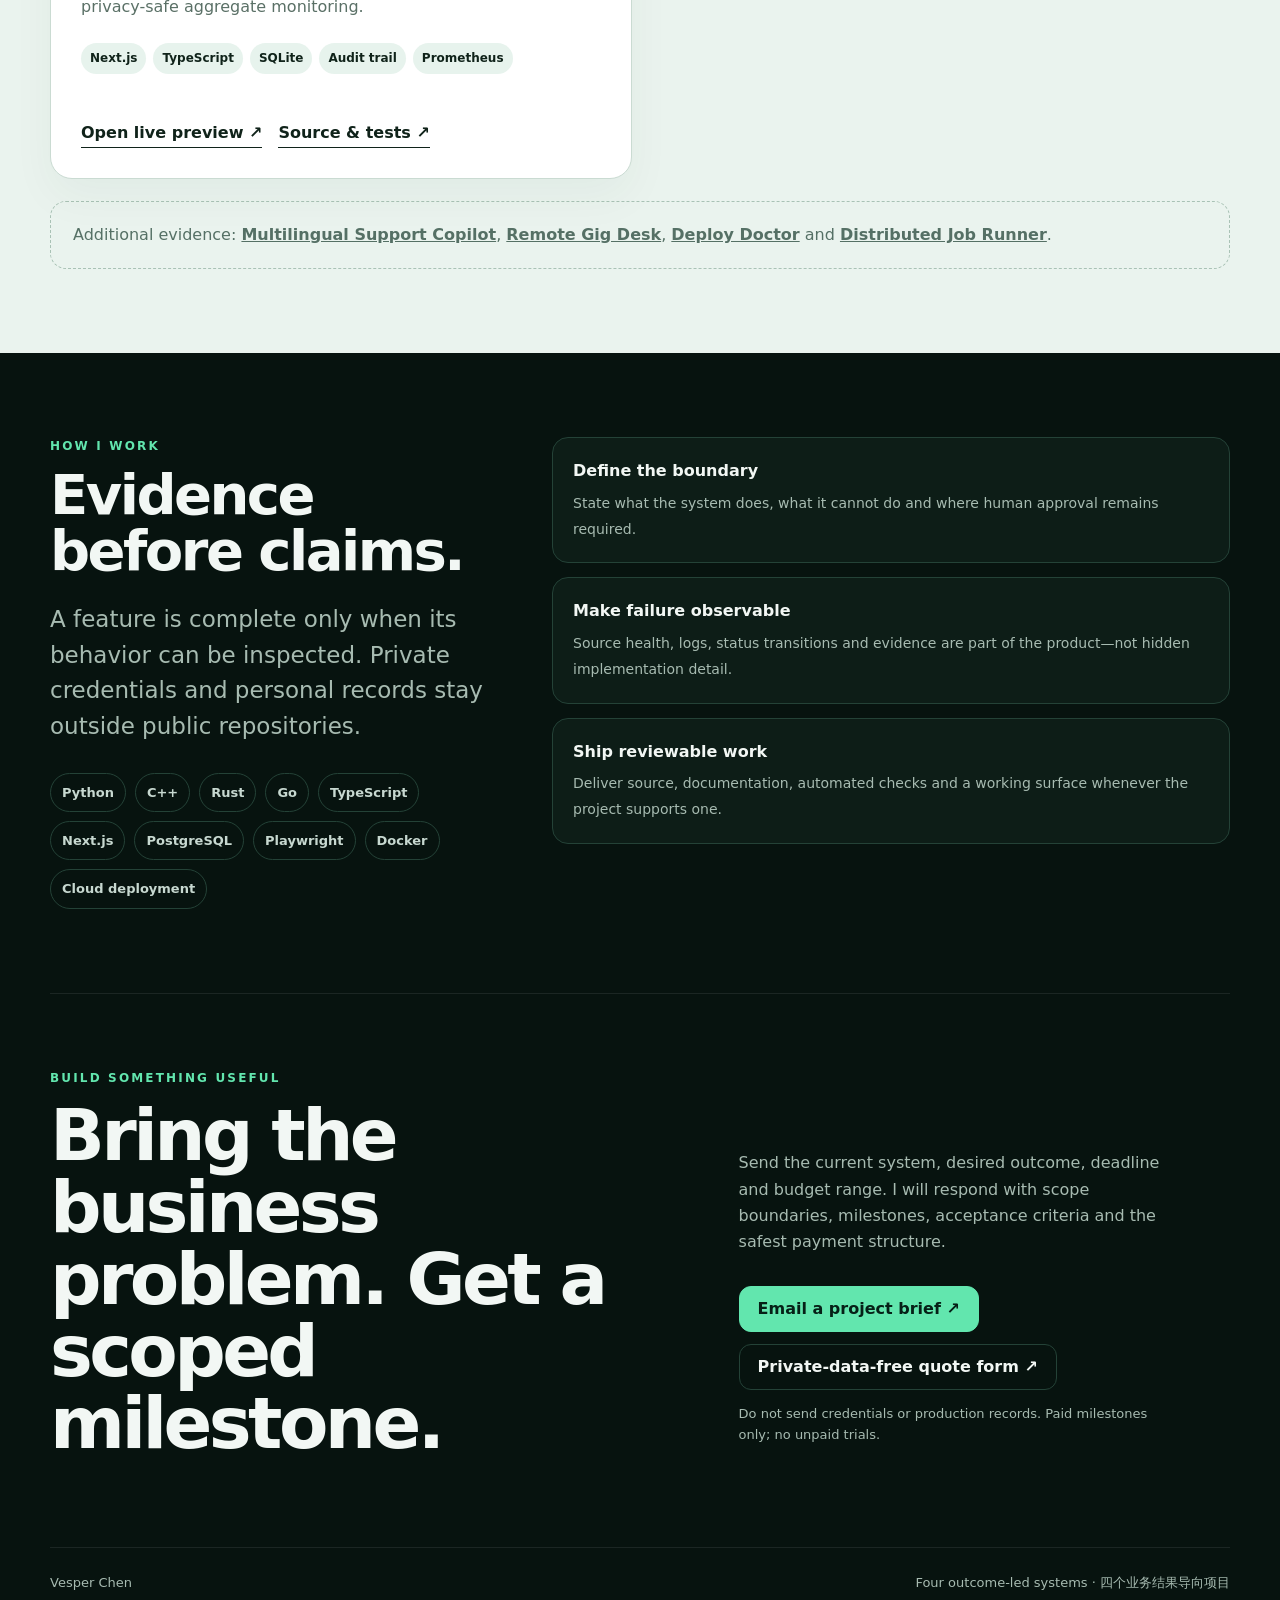
==== commit 2e44914b: "fix: retain existing SyncBridge configuration CI evidence" ====
--- a/index.html
+++ b/index.html
@@ -68,7 +68,7 @@
       <div class="project-grid">
         <article class="project featured"><div class="project-top"><span class="project-type">Marketplace payments</span><span class="status">Live Edge + PostgreSQL · Payments disabled pending audit</span></div><h3>Marketplace Payment Loop</h3><p class="outcome">Provides persistent service publishing and discovery; the payment lifecycle remains under verification.</p><p>The live service now runs on Supabase Edge with persistent PostgreSQL, RLS-denied direct access, indexed marketplace tables and server-managed sessions. Registration, authentication, publishing and search have passed a deployed end-to-end check. The hosted page script, database health probes and session error handling are regression-tested. Checkout settlement is implemented as one restricted PostgreSQL transaction and has passed CI. On 2026-09-03, the migration was applied to hosted PostgreSQL and a disposable transaction verified initial settlement, duplicate suppression and rollback without retaining test records; Edge Function v4 was deployed. Registration and first-session creation are also atomic: a forced session conflict leaves no orphan user, verified against hosted PostgreSQL. Listing search now passes text to a restricted PostgreSQL function instead of PostgREST filter grammar; metacharacters and execution privileges were verified in a rollback-only hosted transaction. Current-session logout deletes the hashed server-side session before clearing browser state, and Edge Function v7 is deployed. External HTTP probing was blocked by the verification environment, so current uptime is not claimed. Payments remain disabled pending refund implementation and real Stripe tests—not just credentials.</p><div class="project-tags"><span>Stripe</span><span>Supabase Edge</span><span>PostgreSQL</span><span>Authentication</span><span>Orders</span><span>Webhooks</span><span>Refunds</span></div><div class="project-links"><a href="https://crz0614.github.io/ruozhu-portfolio/marketloop/">Open live service ↗</a><a href="https://github.com/crz0614/marketplace-payment-loop">Source & runbook ↗</a><a href="https://github.com/crz0614/marketplace-payment-loop/pull/3">Deployment evidence ↗</a><a href="https://github.com/crz0614/marketplace-payment-loop/pull/8">Atomic settlement evidence ↗</a><a href="https://github.com/crz0614/marketplace-payment-loop/pull/10">Atomic registration evidence ↗</a><a href="https://github.com/crz0614/marketplace-payment-loop/pull/12">Safe search evidence ↗</a><a href="https://github.com/crz0614/marketplace-payment-loop/pull/14">Session logout evidence ↗</a></div></article>
         <article class="project"><div class="project-top"><span class="project-type">Omnichannel commerce operations</span><span class="status">Live bilingual console · reconciliation workflow verified</span></div><h3>Vesper Commerce Ops</h3><p class="outcome">Normalizes official order and inventory exports from seven commerce channels into one auditable workspace.</p><p>The Chinese/English console covers Amazon, Taobao/Tmall, Pinduoduo, Douyin Shop, Xiaohongshu, Shopify and WooCommerce. Deployed checks verified authenticated shop creation, transactional CSV import and owner-scoped history. Each order retains the platform's original status while PostgreSQL derives one of seven operational states. The ledger and safe CSV export combine shop, canonical status, original status and UTC dates. A restricted server-side summary covers all account rows beyond the 200-row ledger view without presenting imported amount as revenue. Official inventory exports atomically update each shop/SKU, retain source and capture evidence, and surface bounded low-stock alerts. An owner-scoped exact-SKU summary totals inventory and low-stock shop counts across channels. Low-stock rows can be handed to purchasing as a formula-safe UTF-8 CSV without inventing replenishment quantities. The account-isolated reconciliation workflow finds exact shop/SKU gaps, persists investigating or ignored status plus a bounded note, combines an owned-shop filter with open, investigating or ignored work, and exports the same filtered queue as a formula-safe UTF-8 handoff; importing the matching inventory removes the exception automatically. Direct channel APIs remain disabled until real merchant authorization.</p><div class="project-tags"><span>Amazon</span><span>淘宝 / Tmall</span><span>拼多多</span><span>抖音</span><span>小红书</span><span>Shopify</span><span>WooCommerce</span><span>PostgreSQL</span></div><div class="project-links"><a href="https://crz0614.github.io/ruozhu-portfolio/commerce-ops/">Open bilingual console ↗</a><a href="https://github.com/crz0614/marketplace-payment-loop">Source & rollback ↗</a><a href="https://github.com/crz0614/marketplace-payment-loop/pull/37">Shop filter evidence ↗</a><a href="https://github.com/crz0614/marketplace-payment-loop/pull/36">Exception export evidence ↗</a><a href="https://github.com/crz0614/marketplace-payment-loop/pull/34">Reconciliation workflow evidence ↗</a></div></article>
-        <article class="project"><div class="project-top"><span class="project-type">WordPress → CRM operations</span><span class="status pending">Connector + watcher/HTTP reliability gates merged · live E2E pending</span></div><h3>SyncBridge</h3><p class="outcome">Turns WordPress leads and CSV records into CRM-ready data without duplicate contacts or silent failures.</p><p>Contact Form 7 mapping, HTTPS/HMAC verification, collision-safe idempotency, bounded retries, database readiness, a non-root PostgreSQL container gate and native install checks across Linux, Windows and macOS. Concurrent CSV watchers now atomically claim inputs, keep collision-free archives, quarantine malformed files without stopping later work and preserve original idempotency keys across safe retry. Operator endpoints and signed webhooks return structured 401/400/503 responses for malformed credentials, invalid encoding and storage outages without leaking provider details. External WordPress-to-CRM acceptance still requires owner-provided staging credentials.</p><div class="project-tags"><span>WordPress</span><span>PostgreSQL</span><span>HMAC</span><span>Retries</span><span>Docker</span></div><div class="project-links"><a href="https://github.com/crz0614/syncbridge">Source & setup ↗</a><a href="https://github.com/crz0614/syncbridge/pull/3">Connector evidence ↗</a><a href="https://github.com/crz0614/syncbridge/pull/10">Configuration reliability ↗</a><a href="https://github.com/crz0614/syncbridge/pull/11">CSV watcher evidence ↗</a><a href="https://github.com/crz0614/syncbridge/pull/12">HTTP failure evidence ↗</a><a href="https://github.com/crz0614/syncbridge/actions/runs/33547111760">Watcher CI ↗</a><a href="https://github.com/crz0614/syncbridge/actions/runs/33554481384">HTTP CI ↗</a></div></article>
+        <article class="project"><div class="project-top"><span class="project-type">WordPress → CRM operations</span><span class="status pending">Connector + watcher/HTTP reliability gates merged · live E2E pending</span></div><h3>SyncBridge</h3><p class="outcome">Turns WordPress leads and CSV records into CRM-ready data without duplicate contacts or silent failures.</p><p>Contact Form 7 mapping, HTTPS/HMAC verification, collision-safe idempotency, bounded retries, database readiness, a non-root PostgreSQL container gate and native install checks across Linux, Windows and macOS. Concurrent CSV watchers now atomically claim inputs, keep collision-free archives, quarantine malformed files without stopping later work and preserve original idempotency keys across safe retry. Operator endpoints and signed webhooks return structured 401/400/503 responses for malformed credentials, invalid encoding and storage outages without leaking provider details. External WordPress-to-CRM acceptance still requires owner-provided staging credentials.</p><div class="project-tags"><span>WordPress</span><span>PostgreSQL</span><span>HMAC</span><span>Retries</span><span>Docker</span></div><div class="project-links"><a href="https://github.com/crz0614/syncbridge">Source & setup ↗</a><a href="https://github.com/crz0614/syncbridge/pull/3">Connector evidence ↗</a><a href="https://github.com/crz0614/syncbridge/pull/10">Configuration reliability ↗</a><a href="https://github.com/crz0614/syncbridge/actions/runs/33541380494">Configuration CI ↗</a><a href="https://github.com/crz0614/syncbridge/pull/11">CSV watcher evidence ↗</a><a href="https://github.com/crz0614/syncbridge/pull/12">HTTP failure evidence ↗</a><a href="https://github.com/crz0614/syncbridge/actions/runs/33547111760">Watcher CI ↗</a><a href="https://github.com/crz0614/syncbridge/actions/runs/33554481384">HTTP CI ↗</a></div></article>
         <article class="project"><div class="project-top"><span class="project-type">Opportunity operations</span><span class="status">Live read-only</span></div><h3>AI Freelance Workbench</h3><p class="outcome">Converts scattered public opportunities into a durable, auditable application pipeline.</p><img class="project-shot" src="assets/ai-workbench.jpg" alt="AI Freelance Workbench live opportunity dashboard" loading="lazy"><p>Server persistence, stage transitions, bounded audit history and privacy-safe aggregate monitoring.</p><div class="project-tags"><span>Next.js</span><span>TypeScript</span><span>SQLite</span><span>Audit trail</span><span>Prometheus</span></div><div class="project-links"><a href="https://ai-freelance-workbench.vercel.app">Open live preview ↗</a><a href="https://github.com/crz0614/ai-freelance-workbench">Source & tests ↗</a></div></article>
       </div>
       <div class="more-work">Additional evidence: <a href="https://github.com/crz0614/multilingual-support-copilot">Multilingual Support Copilot</a>, <a href="https://github.com/crz0614/remote-gig-desk-vercel">Remote Gig Desk</a>, <a href="https://github.com/crz0614/ruozhu-deploy-doctor">Deploy Doctor</a> and <a href="https://github.com/crz0614/distributed-job-runner">Distributed Job Runner</a>.</div>
